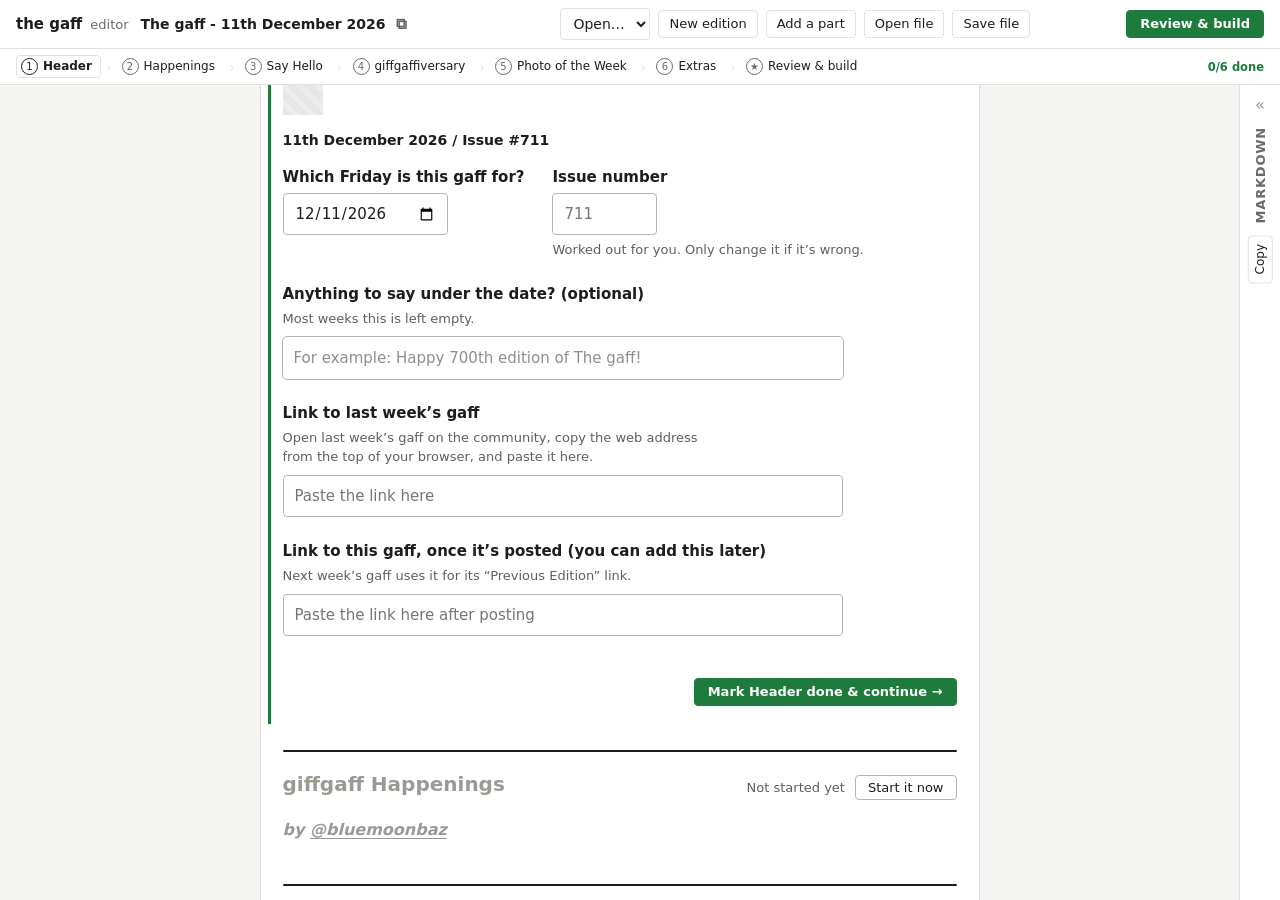
==== site/index.html @ 797ac7a9 "Add files via upload" ====
<!doctype html>
<html lang="en-GB">
<head>
<meta charset="utf-8">
<meta name="viewport" content="width=device-width, initial-scale=1">
<title>The gaff editor</title>
<link rel="stylesheet" href="static/style.css?v=ccc0c034e7">
</head>
<body>
<header class="topbar">
  <div class="brand"><span class="logo">the gaff</span><span class="brand-sub">editor</span></div>
  <div class="edition-title">
    <span id="thread-title">The gaff</span>
    <button class="icon-btn" id="copy-title" title="Copy thread title" aria-label="Copy thread title">⧉</button>
  </div>
  <div class="top-actions">
    <label class="open-label editor-only">
      <span class="sr-only">Open a draft or edition</span>
      <select id="open-select"><option value="">Open…</option></select>
    </label>
    <button class="btn editor-only" id="new-btn">New edition</button>
    <button class="btn editor-only" id="add-part" title="Add a part someone sent you (their file or link), or ask someone for theirs">Add a part</button>
    <button class="btn browser-only editor-only" id="open-file" title="Open a draft file you saved earlier">Open file</button>
    <button class="btn browser-only editor-only" id="save-file" title="Download this draft as a file, to keep a copy or move it to another computer">Save file</button>
    <a class="btn server-only editor-only" id="form-view" href="/static/classic.html" title="The older form-based editor (same drafts)">Form view</a>
    <span class="save-status" id="save-status" aria-live="polite"></span>
    <button class="btn primary editor-only" id="review-btn">Review &amp; build</button>
    <button class="btn primary contrib-only" id="send-part">Send my part</button>
  </div>
</header>

<nav class="tabs" id="tabs" role="tablist" aria-label="Steps"></nav>

<main class="studio" id="studio">
  <div class="canvas-scroll" id="scroll">
    <div id="review"></div>
    <article class="post editing" id="canvas" aria-label="The post – click the dashed boxes to type or paste"></article>
  </div>
  <aside class="rail" aria-label="Markdown">
    <div class="pane-head">
      <button class="icon-btn md-toggle" id="rail-toggle" aria-expanded="false" aria-controls="rail-md" title="Show the Markdown">«</button>
      <h2 id="rail-heading">Markdown</h2>
      <button class="btn small" id="rail-copy">Copy</button>
    </div>
    <div class="md-out" id="rail-md"></div>
  </aside>
</main>

<dialog id="done-dialog">
  <form method="dialog" class="dialog-body" id="done-body"></form>
</dialog>
<div class="toast" id="toast" role="status" hidden></div>

<script src="static/md.js?v=7ccc064579"></script>
<script src="static/gaff.js?v=5ef4375bb8"></script>
<script src="static/store.js?v=3853bcebb0"></script>
<script src="static/editor.js?v=be3383e889"></script>
</body>
</html>
---- site/static/style.css ----
:root {
  --bg: #f4f4f2;
  --panel: #ffffff;
  --ink: #1d1d1b;
  --muted: #6b6b66;
  --line: #e2e2dd;
  --accent: #222;       /* community "Log in to reply" yellow */
  --accent-ink: #1d1d1b;
  --focus: #333;
  --danger: #333;
  --ok: #333;
  --hl: #f2f2f2;
  --code-bg: #fafaf7;
  font-family: system-ui, -apple-system, "Segoe UI", sans-serif;
  color-scheme: light;
}
@media (prefers-color-scheme: dark) {
  :root:not([data-theme="light"]) {
    --bg: #161615; --panel: #1f1f1d; --ink: #ecece8; --muted: #a2a29c; --line: #34342f;
    --hl: #2a2a2a; --code-bg: #191917; --focus: #bbb; color-scheme: dark;
  }
}
:root[data-theme="dark"] {
  --bg: #161615; --panel: #1f1f1d; --ink: #ecece8; --muted: #a2a29c; --line: #34342f;
  --hl: #2a2a2a; --code-bg: #191917; --focus: #bbb; color-scheme: dark;
}

* { box-sizing: border-box; }
html, body { height: 100%; margin: 0; }
body { background: var(--bg); color: var(--ink); display: flex; flex-direction: column; font-size: 14px; }
.sr-only { position: absolute; width: 1px; height: 1px; overflow: hidden; clip: rect(0 0 0 0); }
button, input, select, textarea { font: inherit; color: inherit; }
:focus-visible { outline: 2px solid var(--focus); outline-offset: 2px; }

/* ---------- top bar ---------- */
.topbar {
  display: flex; align-items: center; gap: 16px; flex-wrap: wrap;
  padding: 10px 16px; background: #1d1d1b; color: #fff;
}
.brand { display: flex; align-items: baseline; gap: 8px; }
.logo { font-family: system-ui, -apple-system, "Segoe UI", sans-serif; font-weight: 700; font-size: 20px; color: inherit; letter-spacing: -0.5px; }
.brand-sub { color: #bdbdb6; font-size: 13px; }
.edition-title { display: flex; align-items: center; gap: 6px; font-weight: 600; flex: 1; min-width: 200px; }
.top-actions { display: flex; align-items: center; gap: 8px; flex-wrap: wrap; }
.topbar select, .topbar .btn:not(.primary) { background: #2d2d2a; border: 1px solid #45453f; color: #fff; }
.save-status { color: #bdbdb6; font-size: 12px; min-width: 80px; text-align: right; }
.icon-btn { background: none; border: 0; color: inherit; cursor: pointer; opacity: .7; font-size: 15px; padding: 2px 4px; }
.icon-btn:hover { opacity: 1; }

.btn {
  border: 1px solid var(--line); background: var(--panel); border-radius: 7px;
  padding: 4px 10px; cursor: pointer; white-space: nowrap; font-size: 13px; line-height: 1.4;
}
.btn:hover { filter: brightness(0.96); }
.btn.primary { background: var(--accent); color: var(--accent-ink); border-color: transparent; font-weight: 700; border-radius: 999px; padding: 4px 13px; }
.btn.small { padding: 2px 8px; font-size: 12px; }
.btn.ghost { background: transparent; }
.btn.danger { color: var(--danger); }
select { border: 1px solid var(--line); border-radius: 8px; padding: 6px 8px; background: var(--panel); }

/* ---------- three panes ---------- */
.workspace {
  flex: 1; min-height: 0;
  display: grid; grid-template-columns: minmax(340px, 1.15fr) minmax(280px, 1fr) minmax(320px, 1fr);
  gap: 1px; background: var(--line);
}
.pane { background: var(--panel); min-height: 0; display: flex; flex-direction: column; }
.pane-head {
  display: flex; align-items: center; gap: 10px; padding: 10px 14px;
  border-bottom: 1px solid var(--line); min-height: 46px;
}
.pane-head h2 { font-size: 13px; text-transform: uppercase; letter-spacing: .06em; color: var(--muted); margin: 0; flex: 1; }
.toggle { display: flex; align-items: center; gap: 5px; font-size: 12px; color: var(--muted); }

/* Collapsed Markdown: a slim rail with the expand button and Copy */
.md-toggle { color: var(--muted); font-size: 16px; line-height: 1; padding: 2px 4px; }
.workspace.md-collapsed { grid-template-columns: minmax(340px, 1.15fr) 40px minmax(320px, 1.6fr); }
.workspace.md-collapsed .md-out,
.workspace.md-collapsed .md-pane .toggle { display: none; }
.workspace.md-collapsed .md-pane .pane-head { flex-direction: column; justify-content: flex-start; height: 100%; padding: 10px 0; gap: 12px; border-bottom: 0; }
.workspace.md-collapsed .md-pane h2,
.workspace.md-collapsed #copy-md { writing-mode: vertical-rl; transform: rotate(180deg); flex: none; }
.workspace.md-collapsed .md-pane h2 { cursor: pointer; }
.workspace.md-collapsed #copy-md { padding: 8px 3px; }

@media (max-width: 1100px) {
  .workspace { grid-template-columns: 1fr 1fr; grid-template-rows: auto auto; }
  .workspace.md-collapsed { grid-template-columns: 40px 1fr; }
  .editor-pane { grid-column: 1 / -1; max-height: 60vh; }
}
@media (max-width: 720px) {
  .workspace { display: flex; flex-direction: column; overflow: auto; }
  .pane { min-height: 50vh; }
  .editor-pane { max-height: none; }
  /* Stacked layout: collapse to just the header bar, laid out normally */
  .workspace.md-collapsed .md-pane { min-height: 0; }
  .workspace.md-collapsed .md-pane .pane-head { flex-direction: row; height: auto; padding: 10px 14px; }
  .workspace.md-collapsed .md-pane h2,
  .workspace.md-collapsed #copy-md { writing-mode: horizontal-tb; transform: none; }
}

/* ---------- editor ---------- */

.form { padding: 14px; overflow: auto; flex: 1; }
.form.disabled .section-body { opacity: .45; }
.section-intro { color: var(--muted); margin: 0 0 12px; font-size: 13px; line-height: 1.45; }
.include { display: flex; align-items: center; gap: 8px; font-weight: 600; margin-bottom: 12px; }

.field { display: flex; flex-direction: column; gap: 4px; margin-bottom: 12px; }
.field > span { font-size: 12px; font-weight: 600; color: var(--muted); }
.field small { color: var(--muted); font-size: 12px; line-height: 1.4; }
.field input, .field textarea, .field select {
  border: 1px solid var(--line); border-radius: 8px; padding: 8px 10px; background: var(--panel); width: 100%;
}
.field textarea { resize: vertical; min-height: 64px; line-height: 1.45; font-family: ui-monospace, SFMono-Regular, Menlo, monospace; font-size: 12.5px; }
.field textarea.md { min-height: 120px; }
.field .prefixed { display: flex; align-items: stretch; }
.field .prefixed b { border: 1px solid var(--line); border-right: 0; border-radius: 8px 0 0 8px; padding: 8px 9px; color: var(--muted); background: var(--code-bg); font-weight: 600; }
.field .prefixed input { border-radius: 0 8px 8px 0; }
.row { display: grid; grid-template-columns: 1fr 1fr; gap: 10px; }
.parse-note { color: #555; font-size: 12px; }

.card { border: 1px solid var(--line); border-radius: 10px; padding: 12px; margin-bottom: 12px; background: var(--bg); }
.card-head { display: flex; align-items: center; gap: 6px; margin-bottom: 8px; }
.card-head strong { flex: 1; font-size: 13px; }
.card-head .btn { padding: 2px 8px; font-size: 12px; }
.list-title { font-size: 13px; margin: 18px 0 8px; }
.avatar-row { display: flex; gap: 8px; align-items: center; }
.avatar-row img { width: 36px; height: 36px; border-radius: 6px; background: var(--line); }

/* ---------- journey steps ---------- */
/* Full-width step bar across the top, under the title bar */
.tabs {
  flex: none; display: flex; align-items: center; gap: 4px 14px; flex-wrap: wrap;
  padding: 7px 16px; background: var(--panel); border-bottom: 1px solid var(--line);
}
.steps li.progress { margin-left: auto; padding-left: 14px; gap: 8px; font-size: 11.5px; color: var(--muted); font-weight: 600; white-space: nowrap; }
.steps li.progress::before { content: none; }
.progress .bar { width: 70px; height: 4px; border-radius: 2px; background: var(--line); overflow: hidden; }
.progress .bar span { display: block; height: 100%; background: var(--ok); transition: width .3s; }
.steps { list-style: none; margin: 0; padding: 0; display: flex; flex-wrap: wrap; row-gap: 4px; align-items: center; flex: 1; }
.steps li { display: flex; align-items: center; }
.steps li + li::before { content: "›"; color: var(--muted); padding: 0 5px; font-size: 14px; }
.step {
  display: inline-flex; align-items: center; gap: 5px; white-space: nowrap;
  border: 1px solid var(--line); background: transparent; border-radius: 999px;
  padding: 2px 9px 2px 3px; cursor: pointer; font-size: 12px; font-weight: 600; line-height: 1.4;
}
.step:hover { background: var(--bg); }
.step .num {
  flex: none; width: 17px; height: 17px; border-radius: 50%; display: grid; place-items: center;
  font-size: 10px; font-weight: 700; border: 1.5px solid var(--muted); color: var(--muted);
}
.step-label small { display: none; }   /* status shows in the circle, and in the tooltip */
.step.done .num, .step.ready .num { background: var(--ok); border-color: var(--ok); color: #fff; }
.step.skipped .num { border-style: dashed; }
.step.skipped .step-label { color: var(--muted); }
.step.warn .num { background: #555; border-color: #555; color: #fff; }
.step[aria-selected="true"] { border-color: var(--ink); box-shadow: inset 0 0 0 1px var(--ink); background: var(--bg); }
.step:is(.todo, .locked)[aria-selected="true"] .num { border-color: var(--ink); color: var(--ink); }

.step-title { font-size: 17px; margin: 0 0 4px; }
.step-nav { position: sticky; bottom: -14px; margin: 16px -14px -14px; padding: 12px 14px; background: var(--panel); border-top: 1px solid var(--line); }
.step-buttons { display: flex; align-items: center; gap: 8px; flex-wrap: wrap; }
.step-buttons .spacer { flex: 1; }
.step-done-note { color: var(--ok); font-weight: 700; font-size: 13px; }
.step-problems { background: #f3f3f3; color: #333; border-radius: 8px; padding: 10px 12px; margin-bottom: 10px; font-size: 13px; }
.step-problems ul { margin: 6px 0 0; padding-left: 18px; }

.review-list { list-style: none; padding: 0; margin: 0 0 16px; display: flex; flex-direction: column; gap: 6px; }
.review-list li { display: flex; align-items: center; gap: 10px; border: 1px solid var(--line); border-radius: 10px; padding: 8px 10px; }
.review-list .num { width: 24px; height: 24px; border-radius: 50%; display: grid; place-items: center; font-weight: 700; font-size: 12px; border: 1.5px solid var(--muted); color: var(--muted); flex: none; }
.review-list .done .num { background: var(--ok); border-color: var(--ok); color: #fff; }
.review-list .warn .num { background: #555; border-color: #555; color: #fff; }
.review-list .skipped .num { border-style: dashed; }
.review-name { flex: 1; display: flex; flex-direction: column; font-weight: 600; }
.review-name small { font-weight: 400; color: var(--muted); }
.btn.big { padding: 6px 18px; font-size: 14px; }
.btn:disabled { opacity: .45; cursor: not-allowed; filter: none; }

/* ---------- markdown pane ---------- */
.md-out { overflow: auto; flex: 1; padding: 8px 0; background: var(--code-bg); }
.md-part { padding: 4px 14px; border-left: 3px solid transparent; cursor: pointer; }
.md-part.active { background: var(--hl); border-left-color: var(--accent); }
.md-out.only .md-part:not(.active) { display: none; }
.md-part pre {
  margin: 0; white-space: pre-wrap; word-break: break-word;
  font: 12px/1.55 ui-monospace, SFMono-Regular, Menlo, monospace;
}

/* ---------- warnings ---------- */
.warn-chip { border: 0; background: #efefef; color: #333; border-radius: 999px; padding: 4px 10px; font-size: 12px; cursor: pointer; font-weight: 600; }
.warn-list { margin: 0; padding: 8px 14px 8px 30px; background: #f7f7f7; color: #333; border-bottom: 1px solid var(--line); font-size: 12.5px; max-height: 160px; overflow: auto; }
.warn-list li { cursor: pointer; padding: 2px 0; }
.warn-list li:hover { text-decoration: underline; }

/* ---------- preview (mimics community.giffgaff.com, always light) ---------- */
.preview-scroll { overflow: auto; flex: 1; background: #fff; padding: 16px; color-scheme: light; }
.post {
  background: #f2f2f2; color: #1d1d1b; border-radius: 4px; padding: 20px 22px;
  font-family: system-ui, -apple-system, "Segoe UI", sans-serif; font-size: 14px; line-height: 1.6;
  max-width: 660px; margin: 0 auto;
}
.pv-part { border-radius: 4px; transition: box-shadow .2s; cursor: pointer; }
.pv-part.active { box-shadow: -10px 0 0 #f2f2f2, -13px 0 0 var(--accent); }
.post p { margin: 0 0 1em; }
.post h1, .post h2, .post h3 { font-size: 20px; font-weight: 700; margin: .9em 0 .4em; }
.post h4 { font-size: 16px; font-weight: 700; margin: .6em 0 .8em; }
.post hr { border: 0; border-top: 2px solid #1d1d1b; margin: 1.2em 0; }
.post a { color: #1d1d1b; font-weight: 700; text-decoration: underline; text-underline-offset: 3px; }
.post a.mention { color: #333; text-decoration: none; }
.post blockquote { background: #fff; margin: 0 0 1em; padding: 12px 16px; border-radius: 4px; }
.post blockquote p:last-child { margin-bottom: 0; }
.post ul { padding-left: 22px; margin: 0 0 1em; list-style: square; }
.post img { max-width: 100%; height: auto; vertical-align: middle; }
.post img[alt=""] { min-width: 40px; min-height: 30px; background: repeating-linear-gradient(45deg, #e6e6e6 0 6px, #ededed 6px 12px); }
.post code { background: #fff; padding: 1px 4px; border-radius: 3px; font-size: 12.5px; }
.post .placeholder { background: #e8e8e8; border-radius: 3px; padding: 0 3px; }
.post .setext-warning { outline: 2px dashed #555; outline-offset: 3px; }

/* ---------- dialog ---------- */
dialog { border: 0; border-radius: 14px; padding: 0; width: min(720px, calc(100vw - 32px)); background: var(--panel); color: var(--ink); box-shadow: 0 20px 60px rgba(0,0,0,.3); }
dialog::backdrop { background: rgba(0,0,0,.45); }
.dialog-body { padding: 20px 22px; display: flex; flex-direction: column; gap: 12px; }
.dialog-body h3 { margin: 0; font-size: 18px; }
.dialog-body ul { margin: 0; padding-left: 20px; line-height: 1.6; }
.dialog-body textarea { width: 100%; height: 260px; font: 12px/1.5 ui-monospace, Menlo, monospace; border: 1px solid var(--line); border-radius: 8px; padding: 10px; background: var(--code-bg); }
.dialog-actions { display: flex; gap: 8px; justify-content: flex-end; flex-wrap: wrap; }
.files code { background: var(--code-bg); padding: 1px 5px; border-radius: 4px; }
.err-item { cursor: pointer; color: var(--danger); }
.err-item:hover { text-decoration: underline; }

/* ======================================================================
   Post editor (index.html): the post itself is the editor
   ====================================================================== */
.studio { flex: 1; min-height: 0; display: grid; grid-template-columns: 1fr 40px; gap: 1px; background: var(--line); }
.studio.rail-open { grid-template-columns: 1fr minmax(300px, 34%); }
.canvas-scroll { overflow: auto; background: #fff; padding: 20px 16px 120px; color-scheme: light; }
.post.editing { max-width: 720px; }
#review { max-width: 720px; margin: 0 auto; }
.review-card { background: var(--panel); color: var(--ink); border: 1px solid var(--line); border-radius: 12px; padding: 16px 18px; margin-bottom: 16px; font-family: system-ui, sans-serif; }
.review-card .btn.big { margin-top: 4px; }

/* parts that are added for you */
.post .fixed { position: relative; border-radius: 4px; }
.post.editing .fixed:hover { background: rgba(0, 0, 0, .035); }
.post .missing { color: #333; background: #f3f3f3; border-radius: 3px; padding: 0 4px; font-style: italic; }

/* dashed boxes you type or paste into */
.slot { outline: 1.5px dashed transparent; outline-offset: 3px; border-radius: 4px; transition: outline-color .12s, background .12s; }
.slot[contenteditable] { outline-color: #cfcfc8; min-height: 1.6em; cursor: text; }
.slot[contenteditable]:hover { outline-color: #a3a39c; }
.slot[contenteditable]:focus { outline: 2px solid #333; background: #fff; }
.slot[contenteditable]:empty::before, .slot[contenteditable].is-empty::before {
  content: attr(data-placeholder); color: #8a8a85; font-style: italic; font-weight: 400; pointer-events: none;
}
.slot.has-default.is-empty::before { font-style: normal; color: #7c7c76; }
.slot.has-default.is-empty::after { content: "  (standard text: type to change it)"; font: italic 11px system-ui, sans-serif; color: #9a9a94; }
.slot.problem, .link-chip.problem { outline: 2px solid #555 !important; outline-offset: 3px; }
.post .slot-hint { font: 12px/1.45 system-ui, sans-serif; color: #333; background: #f3f3f3; border-radius: 6px; padding: 5px 9px; margin: 8px 0 10px; }
.post blockquote.slot[contenteditable] { min-height: 72px; }
.post .slot p:last-child { margin-bottom: 0; }
.text-slot { margin: 2px 0; }
.title-slot.bold, .inline-slot.bold { font-weight: 700; }
.title-slot.linked, .inline-slot.linked { text-decoration: underline; text-underline-offset: 3px; }
.inline-slot { display: inline-block; min-width: 3ch; padding: 0 2px; }
h4 .inline-slot { font-style: italic; }
.greeting { margin: 6px 0 10px; }
.lines-slot[contenteditable] { min-height: 2.2em; padding: 2px 0; }
.lines-slot ul { margin-bottom: 0; }
.lines-images img { max-height: 180px; }
.slot-label { font: 600 12px system-ui, sans-serif; color: #6b6b66; margin: 14px 0 2px; }
.header-fields { display: flex; gap: 14px; flex-wrap: wrap; font: 600 12px system-ui, sans-serif; color: #6b6b66; margin: 0 0 12px; }
.header-fields input { font: 13px system-ui, sans-serif; border: 1px solid #d6d6d0; border-radius: 6px; padding: 3px 6px; margin-left: 4px; background: #fff; color: #1d1d1b; }

/* link chips */
.chip-wrap { margin: 2px 0 10px; }
.link-chip { display: inline-flex; align-items: center; gap: 4px; max-width: 100%; font: 12px system-ui, sans-serif; color: #333;
  background: #fff; border: 1px solid #dcdcd6; border-radius: 999px; padding: 2px 10px; cursor: pointer; }
.link-chip.empty { color: #6b6b66; border-style: dashed; }
.link-chip span { overflow: hidden; text-overflow: ellipsis; white-space: nowrap; }
.link-input { font: 12px system-ui, sans-serif; width: 100%; border: 2px solid #333; border-radius: 6px; padding: 4px 8px; }

/* items (stories, members, anniversaries, extra sections) */
.item { position: relative; padding: 10px 0 4px; }
.sec.current .item + .item, .sec.current .item + .add-btn { border-top: 1px dashed #dcdcd6; }
.item-tools { position: absolute; right: -4px; top: 8px; display: none; gap: 2px; z-index: 1; }
.sec.current .item:hover > .item-tools, .sec.current .item:focus-within > .item-tools { display: flex; }
.item-tools button { font: 12px system-ui, sans-serif; border: 1px solid #dcdcd6; background: #fff; border-radius: 6px; padding: 0 7px; cursor: pointer; color: #555; }
.item-tools button:disabled { opacity: .35; cursor: default; }
.add-btn { display: block; font: 600 12px system-ui, sans-serif; border: 1.5px dashed #bdbdb6; background: transparent; color: #555; border-radius: 8px;
  padding: 7px 12px; cursor: pointer; margin: 8px 0 16px; }
.add-btn:hover { border-color: #333; color: #333; }
.avatar-pick { display: flex; gap: 6px; align-items: center; margin-bottom: 6px; }
.avatar-pick img { width: 46px; height: 46px; border-radius: 4px; outline: 2px solid transparent; outline-offset: 1px; }
.sec.current .avatar-pick img { cursor: pointer; opacity: .5; }
.sec.current .avatar-pick img.on { outline-color: #333; opacity: 1; }
.avatar-pick small { font: 11px system-ui, sans-serif; color: #8a8a85; }

/* "+ Add a section" placeholder */
.add-section { display: flex; flex-wrap: wrap; align-items: center; gap: 4px 10px; width: 100%; text-align: left; margin: 18px 0 6px;
  border: 2px dashed #c9c9c2; background: rgba(255, 255, 255, .55); border-radius: 10px; padding: 12px 14px; cursor: pointer;
  font: 600 14px system-ui, -apple-system, "Segoe UI", sans-serif; color: #55554f; }
.add-section:hover { border-color: #333; color: #333; background: #fff; }
.add-section .plus { width: 24px; height: 24px; border-radius: 50%; border: 2px solid currentColor; display: grid; place-items: center; line-height: 1; }
.add-section small { flex-basis: 100%; font: 400 12px system-ui, sans-serif; color: #8a8a85; padding-left: 34px; }

/* where you are in the journey */
.sec { position: relative; margin: 0 -12px; padding: 2px 12px; border-radius: 6px; }
.sec.current { box-shadow: -4px 0 0 var(--accent); background: transparent; }
.sec.upcoming, .sec.skipped { opacity: .6; }
.sec .later { font: 13px system-ui, sans-serif; color: #6b6b66; margin: 0 0 12px; }
.sec .later button { background: none; border: 0; padding: 0; color: #333; text-decoration: underline; cursor: pointer; font: inherit; }
.state-pill { position: absolute; right: 12px; top: 24px; font: 600 11px system-ui, sans-serif; border: 0; border-radius: 999px; padding: 2px 9px; cursor: pointer; }
.state-pill.done { background: #f0f0f0; color: #333; }
.state-pill.upcoming, .state-pill.skipped { background: #efefef; color: #55554f; }
#sec-header > .state-pill { top: 8px; }
.extras-wrap > .state-pill { position: static; margin: 6px 0; }
.sec-actions { display: flex; flex-wrap: wrap; gap: 8px; align-items: center; justify-content: flex-end; padding: 12px 0 16px; font-family: system-ui, sans-serif; }
.sec-actions .problems { flex: 1 1 100%; }
.sec-actions .problems .slot-hint { margin: 0; }

/* markdown rail */
.rail { background: var(--panel); display: flex; flex-direction: column; min-height: 0; }
.studio:not(.rail-open) .rail .pane-head { flex-direction: column; height: 100%; padding: 10px 0; border-bottom: 0; gap: 12px; }
.studio:not(.rail-open) .rail h2, .studio:not(.rail-open) #rail-copy { writing-mode: vertical-rl; transform: rotate(180deg); flex: none; }
.studio:not(.rail-open) .rail h2 { cursor: pointer; }
.studio:not(.rail-open) #rail-md { display: none; }
.studio:not(.rail-open) #rail-copy { padding: 8px 3px; }

.toast { position: fixed; left: 50%; bottom: 22px; transform: translateX(-50%); z-index: 20; background: #1d1d1b; color: #fff;
  font: 13px system-ui, sans-serif; padding: 9px 14px; border-radius: 10px; box-shadow: 0 8px 30px rgba(0, 0, 0, .25); max-width: min(560px, calc(100vw - 32px)); }
.toast[hidden] { display: none; }

@media (max-width: 720px) {
  .studio, .studio.rail-open { grid-template-columns: 1fr; grid-template-rows: 1fr auto; }
  .studio:not(.rail-open) .rail .pane-head { flex-direction: row; height: auto; padding: 8px 14px; }
  .studio:not(.rail-open) .rail h2, .studio:not(.rail-open) #rail-copy { writing-mode: horizontal-tb; transform: none; }
  .rail { max-height: 45vh; }
  .item-tools { display: flex; position: static; justify-content: flex-end; }
}

/* ======================================================================
   Plain look: no colour, no pills, no shadows (overrides the rules above)
   ====================================================================== */
body { font-size: 14px; }
.topbar { background: var(--panel); color: var(--ink); border-bottom: 1px solid var(--line); padding: 8px 16px; gap: 12px; }
.logo { color: var(--ink); font-family: inherit; font-size: 15px; font-weight: 700; letter-spacing: 0; }
.brand-sub { color: var(--muted); }
.edition-title { font-weight: 600; }
.topbar select, .topbar .btn:not(.primary) { background: var(--panel); border: 1px solid var(--line); color: var(--ink); }
.save-status { color: var(--muted); }
.btn, .btn.primary, .btn.small { border-radius: 4px; }
.btn.primary { background: var(--ink); color: var(--panel); font-weight: 600; }
.btn.big { padding: 6px 16px; }
select { border-radius: 4px; }
a.btn { color: inherit; text-decoration: none; }

/* steps: a plain numbered list */
.tabs { padding: 6px 16px; }
.step { border: 1px solid transparent; border-radius: 4px; padding: 2px 8px 2px 4px; font-weight: 400; }
.step:hover { background: none; text-decoration: underline; }
.step[aria-selected="true"] { border-color: var(--line); background: none; box-shadow: none; font-weight: 700; }
.step .num { border: 1px solid var(--muted); font-weight: 400; }
.step.done .num, .step.ready .num, .step.warn .num { background: none; color: var(--ink); border-color: var(--ink); }
.step.skipped .step-label { color: var(--muted); text-decoration: line-through; }
.steps li + li::before { color: var(--line); }
.steps li.progress .bar { display: none; }
.review-list .done .num, .review-list .warn .num { background: none; color: var(--ink); border-color: var(--ink); }
.review-list li { border-radius: 4px; }
.review-card { border-radius: 4px; }

/* the post: a plain white page */
.canvas-scroll, .preview-scroll { background: var(--bg); }
.post { background: #fff; border: 1px solid #ddd; border-radius: 2px; }
.post a.mention { color: inherit; }
.sec { border-radius: 0; }
.sec.current { box-shadow: -2px 0 0 #999; background: none; }
.sec.upcoming, .sec.skipped { opacity: .5; }
.state-pill, .state-pill.done, .state-pill.upcoming, .state-pill.skipped {
  background: none; color: #666; font-weight: 400; border-radius: 0; padding: 0; text-decoration: underline;
}
.slot[contenteditable] { outline-color: #ccc; }
.slot[contenteditable]:focus { outline: 1px solid #333; }
.slot.problem, .link-chip.problem { outline: 1px solid #333 !important; }
.post .slot-hint, .step-problems, .warn-list { background: none; border-left: 2px solid #333; border-radius: 0; color: #333; padding: 2px 8px; }
.post .slot-hint::before { content: "\26A0\FE0E  "; }
.warn-chip { background: none; border: 1px solid var(--line); border-radius: 4px; color: var(--ink); font-weight: 400; }
.link-chip, .link-input, .add-btn { border-radius: 4px; }
.link-chip { color: #333; }
.add-section { font-family: inherit; font-size: 13px; font-weight: 600; border: 1px dashed #bbb; border-radius: 4px; background: none; color: #444; }
.add-section:hover { background: none; border-color: #333; color: #000; }
.add-section .plus { border: 0; width: auto; height: auto; font-size: 15px; }
.avatar-pick img { border-radius: 2px; }
.sec.current .avatar-pick img.on { outline: 1px solid #333; }
.toast { background: #333; border-radius: 4px; box-shadow: none; }
.md-part.active { border-left-color: #999; }
dialog { border-radius: 4px; box-shadow: 0 4px 20px rgba(0, 0, 0, .2); }

/* Buttons that only make sense with or without the Python server */
.browser-only { display: none !important; }
body[data-mode="browser"] .browser-only { display: inline-block !important; }
body[data-mode="browser"] .server-only { display: none !important; }

/* Sending parts: contributor mode (?part=…) and the editor's "Add a part" */
.contrib-only { display: none !important; }
body[data-part] .contrib-only { display: inline-block !important; }
body[data-part] .editor-only { display: none !important; }
.part-bar { display: flex; flex-wrap: wrap; align-items: center; gap: 6px 8px; font-size: 13px; }
.part-bar select, .part-bar input { font: inherit; border: 1px solid var(--line); border-radius: 4px; padding: 2px 6px; background: var(--panel); color: var(--ink); }
.part-bar .muted { color: var(--muted); }
.part-bar a { color: inherit; margin-left: auto; }
.post .from-note { font: 12px system-ui, sans-serif; color: #444; border-left: 2px solid #999; padding: 2px 8px; margin: 0 0 12px; }
.paste-link { display: flex; gap: 6px; }
.paste-link input { flex: 1; font: 13px system-ui, sans-serif; border: 1px solid var(--line); border-radius: 4px; padding: 5px 8px; background: var(--panel); color: var(--ink); }
.part-error { color: var(--ink); border-left: 2px solid #333; padding: 2px 8px; font-size: 13px; }
.dialog-body h4 { margin: 4px 0 0; font-size: 14px; }
.dialog-body hr { border: 0; border-top: 1px solid var(--line); margin: 6px 0; width: 100%; }

/* Header step: plain questions with room to breathe */
.questions { margin: 6px 0 4px; font-family: system-ui, -apple-system, "Segoe UI", sans-serif; }
.q { margin: 0 0 22px; }
.q-row { display: flex; flex-wrap: wrap; gap: 0 28px; }
.q-label { font-size: 15px; font-weight: 600; color: #1d1d1b; margin: 0 0 4px; }
.post .q-help { font-size: 13px; line-height: 1.45; color: #5f5f5a; margin: 0 0 8px; max-width: 52ch; }
.q input[type="date"], .q input[type="text"], .q input[type="url"] {
  font: 15px system-ui, -apple-system, "Segoe UI", sans-serif; color: #1d1d1b; background: #fff;
  border: 1px solid #b5b5b0; border-radius: 4px; padding: 9px 11px; min-height: 42px;
}
.q input.short { width: 7em; }
.q input.link-box { width: 100%; max-width: 560px; }
.q input:focus { outline: 2px solid #333; outline-offset: 1px; border-color: #333; }
.q input.problem { outline: 2px solid #333; }
.q .slot.boxed[contenteditable] {
  outline: 1px solid #b5b5b0; outline-offset: 0; border-radius: 4px; background: #fff;
  padding: 9px 11px; min-height: 42px; max-width: 560px; font-size: 15px;
}
.q .slot.boxed[contenteditable]:focus { outline: 2px solid #333; }
.q .slot-hint { margin: 8px 0 0; }

.post .q-help.after { margin: 6px 0 0; }

/* Roomier boxes inside the sections (stories, members, anniversaries) */
.post .text-slot[contenteditable] { padding: 7px 10px; margin: 8px 0 6px; min-height: 2.4em; }
.post .inline-slot[contenteditable] { padding: 1px 6px; margin: 0 2px; min-height: 0; }
.post .chip-wrap { margin: 8px 0 14px; }
.post .link-chip { font-size: 13px; padding: 5px 12px; }
.post blockquote.slot[contenteditable], .post .md-slot[contenteditable] { padding: 12px 14px; margin: 0 0 18px; }
.post .item { padding: 16px 0 6px; }
.post .lines-slot[contenteditable] { padding: 8px 10px; margin: 8px 0 14px; min-height: 2.6em; }
.post .greeting { margin: 0 0 12px; }
.post .avatar-pick { margin: 4px 0 10px; }
.post .add-btn { margin: 4px 0 22px; padding: 8px 14px; font-size: 13px; }

/* ======================================================================
   Sections: tidy form-style boxes (overrides the dashed look above)
   ====================================================================== */
.post .slot[contenteditable] {
  outline: 1px solid #c4c4bf; outline-offset: 0; border-radius: 4px; background: #fff;
}
.post .slot[contenteditable]:hover { outline-color: #9a9a95; }
.post .slot[contenteditable]:focus { outline: 2px solid #333; }
.post .slot[contenteditable]:empty::before, .post .slot[contenteditable].is-empty::before {
  font-style: normal; color: #8e8e89;
}
.post .text-slot[contenteditable] { padding: 9px 11px; margin: 4px 0 6px; min-height: 0; }
.post .title-slot.bold[contenteditable] { font-weight: 700; }
.post blockquote.slot[contenteditable] { background: #fff; padding: 12px 14px; margin: 6px 0 4px; min-height: 90px; }
.post .md-slot[contenteditable]:not(blockquote) { padding: 10px 12px; margin: 6px 0 14px; }
.post .lines-slot[contenteditable] { padding: 9px 11px; margin: 6px 0 4px; }
.post .slot.problem, .post .slot.problem[contenteditable] { outline: 2px solid #333 !important; }

/* "by @username": a small box sized to the name */
.post h4.by-line { display: flex; align-items: center; gap: 2px; margin: 4px 0 14px; }
.post .author-box {
  font: italic 700 16px system-ui, -apple-system, "Segoe UI", sans-serif; color: #1d1d1b;
  border: 1px solid #c4c4bf; border-radius: 4px; background: #fff; padding: 3px 7px; width: auto;
}
.post .author-box:focus { outline: 2px solid #333; outline-offset: 0; border-color: #333; }

/* Each story / member / anniversary: a heading row, then its boxes */
.post .item { padding: 18px 0 10px; }
.sec.current .item + .item, .sec.current .item + .add-btn { border-top: 1px solid #e3e3df; }
.post .item-head { display: flex; align-items: center; justify-content: space-between; gap: 8px; margin: 0 0 6px; }
.post .item-name { font: 600 13px system-ui, -apple-system, "Segoe UI", sans-serif; color: #5f5f5a; text-transform: uppercase; letter-spacing: .04em; }
.post .item-tools, .sec.current .item:hover > .item-tools, .sec.current .item:focus-within > .item-tools {
  position: static; display: flex; gap: 6px;
}
.post .item-btn {
  font: 13px system-ui, -apple-system, "Segoe UI", sans-serif; color: #333; background: #fff;
  border: 1px solid #c4c4bf; border-radius: 4px; padding: 3px 10px; cursor: pointer;
}
.post .item-btn:hover:not(:disabled) { border-color: #333; }
.post .item-btn:disabled { opacity: .4; cursor: default; }

/* The thread link: a plain text link under the title */
.post .chip-wrap { margin: 2px 0 10px; }
.post .link-chip, .post .link-chip.empty {
  border: 0; background: none; padding: 2px 0; border-radius: 0;
  font: 14px system-ui, -apple-system, "Segoe UI", sans-serif; color: #333; text-decoration: underline; text-underline-offset: 3px;
}
.post .link-chip:hover { color: #000; }
.post .link-input { font-size: 14px; padding: 8px 10px; border: 1px solid #333; border-radius: 4px; max-width: 560px; }

/* "+ Add another story": a normal button */
.post .add-btn {
  display: inline-block; font: 600 14px system-ui, -apple-system, "Segoe UI", sans-serif; color: #1d1d1b;
  background: #fff; border: 1px solid #b5b5b0; border-radius: 4px; padding: 8px 14px; margin: 10px 0 24px;
}
.post .add-btn:hover { border-color: #333; color: #000; }

/* Labels above boxes, and room between stacked boxes */
.post .slot-label { font: 600 14px system-ui, -apple-system, "Segoe UI", sans-serif; color: #1d1d1b; margin: 18px 0 4px; }
.post .lines-slot[contenteditable] { margin: 6px 0 14px; }
.post .chip-wrap + .fixed, .post .chip-wrap + p { margin-top: 14px; }

/* Section status on the heading line: "✓ Done [Edit]" */
.post .sec-title-row { display: flex; align-items: center; justify-content: space-between; gap: 12px; flex-wrap: wrap; }
.post .sec-title-row > h3, .post .sec-title-row > p { margin-right: auto; }
.post .sec-status { display: flex; align-items: center; gap: 10px; font: 13px system-ui, -apple-system, "Segoe UI", sans-serif; color: #5f5f5a; white-space: nowrap; }
.post .sec-status.done .sec-status-text { color: #1d1d1b; font-weight: 600; }
.post .status-btn {
  font: 13px system-ui, -apple-system, "Segoe UI", sans-serif; color: #1d1d1b; background: #fff;
  border: 1px solid #b5b5b0; border-radius: 4px; padding: 4px 12px; cursor: pointer;
}
.post .status-btn:hover { border-color: #333; }
.post .extras-label { font: 600 13px system-ui, -apple-system, "Segoe UI", sans-serif; color: #5f5f5a; text-transform: uppercase; letter-spacing: .04em; margin: 14px auto 6px 0; }
/* Not started / skipped: grey the heading, keep the button clear */
.sec.upcoming, .sec.skipped { opacity: 1; }
.sec.upcoming h3, .sec.upcoming h4, .sec.skipped h3, .sec.skipped h4 { color: #9a9a95; }
.sec.upcoming h4 a, .sec.skipped h4 a { color: inherit; }

/* Quotes in finished sections: a light grey box with a line on the left */
.post blockquote:not([contenteditable]) {
  background: #f4f4f2; border-left: 3px solid #cfcfca; border-radius: 0 4px 4px 0; padding: 10px 14px; margin: 6px 0 16px;
}

/* The "you're here" line starts at the section's divider, not in the gap above it */
.post .sec { margin-top: 26px; padding-top: 0; }
.post .sec:first-child { margin-top: 0; }
.post .sec > hr.fixed:first-child { margin: 0 0 16px; }
.post .sec-title-row > h3 { margin-top: 0; }
.sec.current { box-shadow: -3px 0 0 #1e7b3c; }

/* ======================================================================
   A little colour, only where it means something:
   green = done / continue, amber = needs attention. Everything else stays grey.
   ====================================================================== */
:root { --go: #1e7b3c; --go-dark: #17642f; --go-soft: #e7f3ea; --warn: #9a5b00; --warn-soft: #fff4dc; --warn-line: #d89a2b; }

/* Main buttons: Mark … done & continue, Review & build, Build, Send my part */
.btn.primary, .post .btn.primary { background: var(--go); color: #fff; border-color: var(--go); }
.btn.primary:hover:not(:disabled) { background: var(--go-dark); filter: none; }
.btn.primary:disabled { background: #9fbfa8; border-color: #9fbfa8; }

/* Done */
.post .sec-status.done .sec-status-text { color: var(--go); }
.step.done .num, .step.ready .num { background: var(--go); border-color: var(--go); color: #fff; }
.review-list .done .num { background: var(--go); border-color: var(--go); color: #fff; }
.steps li.progress { color: var(--go); }

/* Needs attention */
.step.warn .num, .review-list .warn .num { background: var(--warn-line); border-color: var(--warn-line); color: #fff; }
.post .slot-hint, .step-problems, .warn-list, .part-error {
  color: var(--warn); background: var(--warn-soft); border-left: 3px solid var(--warn-line); border-radius: 0 4px 4px 0;
}
.post .slot.problem, .post .slot.problem[contenteditable], .post .link-chip.problem, .q input.problem {
  outline: 2px solid var(--warn-line) !important; outline-offset: 0;
}

/* Remove: grey until you point at it */
.post .item-btn:last-child:hover:not(:disabled) { color: #b42318; border-color: #b42318; }

/* Notes from contributors */
.post .from-note { border-left: 3px solid var(--go); background: var(--go-soft); color: #1d3b26; border-radius: 0 4px 4px 0; padding: 4px 10px; }
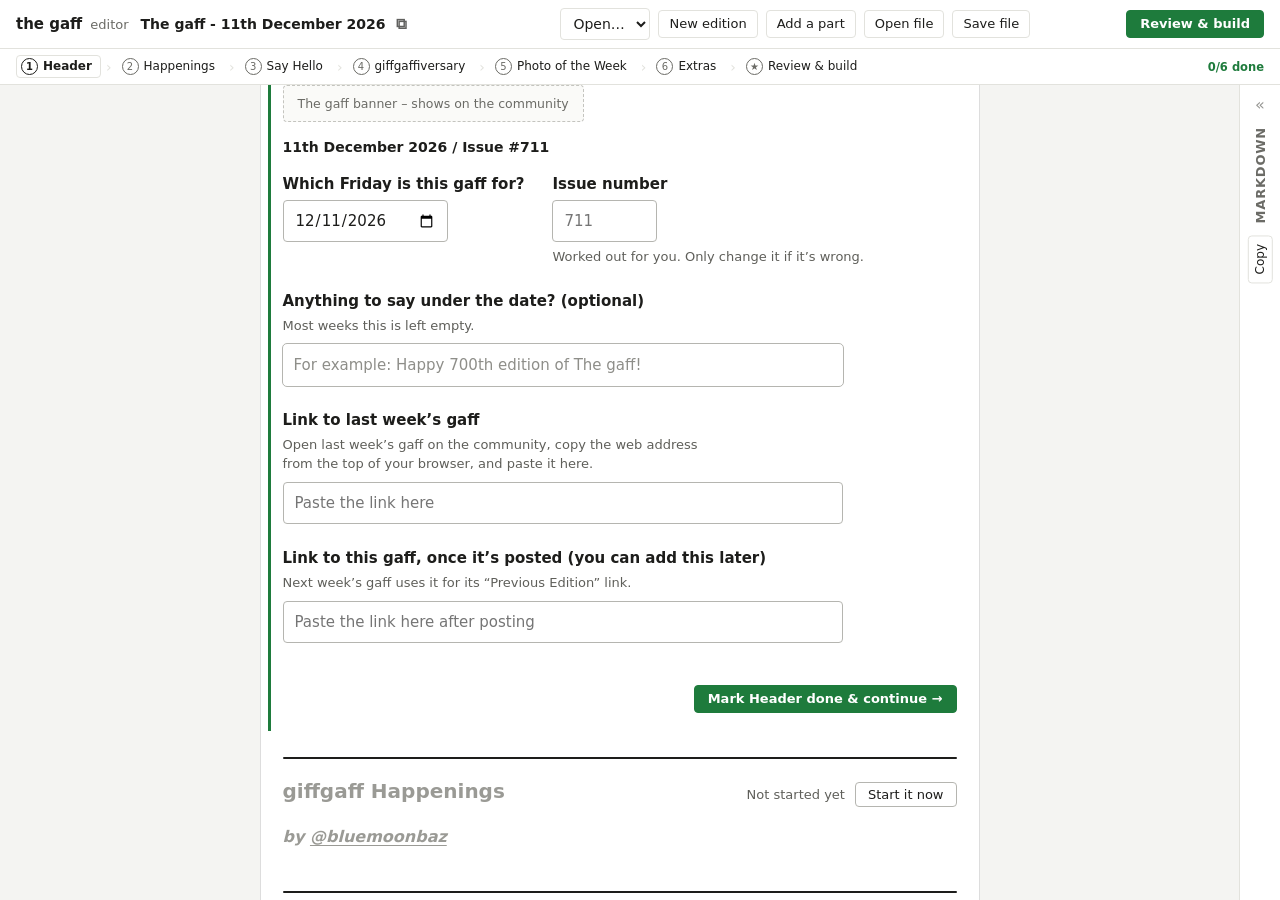
==== commit 6063152d: "Add files via upload" ====
--- a/site/index.html
+++ b/site/index.html
@@ -4,7 +4,7 @@
 <meta charset="utf-8">
 <meta name="viewport" content="width=device-width, initial-scale=1">
 <title>The gaff editor</title>
-<link rel="stylesheet" href="static/style.css?v=ccc0c034e7">
+<link rel="stylesheet" href="static/style.css?v=716e9281f2">
 </head>
 <body>
 <header class="topbar">
@@ -22,7 +22,6 @@
     <button class="btn editor-only" id="add-part" title="Add a part someone sent you (their file or link), or ask someone for theirs">Add a part</button>
     <button class="btn browser-only editor-only" id="open-file" title="Open a draft file you saved earlier">Open file</button>
     <button class="btn browser-only editor-only" id="save-file" title="Download this draft as a file, to keep a copy or move it to another computer">Save file</button>
-    <a class="btn server-only editor-only" id="form-view" href="/static/classic.html" title="The older form-based editor (same drafts)">Form view</a>
     <span class="save-status" id="save-status" aria-live="polite"></span>
     <button class="btn primary editor-only" id="review-btn">Review &amp; build</button>
     <button class="btn primary contrib-only" id="send-part">Send my part</button>
@@ -51,9 +50,9 @@
 </dialog>
 <div class="toast" id="toast" role="status" hidden></div>
 
-<script src="static/md.js?v=7ccc064579"></script>
+<script src="static/md.js?v=512c4dd237"></script>
 <script src="static/gaff.js?v=5ef4375bb8"></script>
-<script src="static/store.js?v=3853bcebb0"></script>
-<script src="static/editor.js?v=be3383e889"></script>
+<script src="static/store.js?v=6207f3c7a5"></script>
+<script src="static/editor.js?v=01590c4e12"></script>
 </body>
 </html>
--- a/site/static/style.css
+++ b/site/static/style.css
@@ -1,19 +1,27 @@
+/* The gaff editor. Plain black, white and grey; colour only where it means something:
+   green = done / continue, amber = needs attention. */
+
 :root {
   --bg: #f4f4f2;
-  --panel: #ffffff;
+  --panel: #fff;
   --ink: #1d1d1b;
   --muted: #6b6b66;
   --line: #e2e2dd;
-  --accent: #222;       /* community "Log in to reply" yellow */
-  --accent-ink: #1d1d1b;
-  --focus: #333;
-  --danger: #333;
-  --ok: #333;
   --hl: #f2f2f2;
   --code-bg: #fafaf7;
-  font-family: system-ui, -apple-system, "Segoe UI", sans-serif;
+  --focus: #333;
+  --box: #c4c4bf;          /* outline of boxes you type into */
+  --go: #1e7b3c;
+  --go-dark: #17642f;
+  --go-soft: #e7f3ea;
+  --warn: #9a5b00;
+  --warn-soft: #fff4dc;
+  --warn-line: #d89a2b;
+  --font: system-ui, -apple-system, "Segoe UI", sans-serif;
+  font-family: var(--font);
   color-scheme: light;
 }
+/* Dark mode for the editor around the post; the post itself always stays light, like the community. */
 @media (prefers-color-scheme: dark) {
   :root:not([data-theme="light"]) {
     --bg: #161615; --panel: #1f1f1d; --ink: #ecece8; --muted: #a2a29c; --line: #34342f;
@@ -28,548 +36,307 @@
 * { box-sizing: border-box; }
 html, body { height: 100%; margin: 0; }
 body { background: var(--bg); color: var(--ink); display: flex; flex-direction: column; font-size: 14px; }
-.sr-only { position: absolute; width: 1px; height: 1px; overflow: hidden; clip: rect(0 0 0 0); }
 button, input, select, textarea { font: inherit; color: inherit; }
 :focus-visible { outline: 2px solid var(--focus); outline-offset: 2px; }
+.sr-only { position: absolute; width: 1px; height: 1px; overflow: hidden; clip: rect(0 0 0 0); }
+
+/* ---------- buttons ---------- */
+.btn {
+  border: 1px solid var(--line); background: var(--panel); color: var(--ink); border-radius: 4px;
+  padding: 4px 10px; cursor: pointer; white-space: nowrap; font-size: 13px; line-height: 1.4;
+}
+.btn:hover { filter: brightness(.96); }
+.btn:disabled { opacity: .45; cursor: not-allowed; filter: none; }
+.btn.primary { background: var(--go); border-color: var(--go); color: #fff; font-weight: 600; padding: 4px 13px; }
+.btn.primary:hover:not(:disabled) { background: var(--go-dark); filter: none; }
+.btn.primary:disabled { background: #9fbfa8; border-color: #9fbfa8; opacity: 1; }
+.btn.small { padding: 2px 8px; font-size: 12px; }
+.btn.ghost { background: transparent; }
+.btn.big { padding: 6px 16px; font-size: 14px; }
+.icon-btn { background: none; border: 0; color: inherit; cursor: pointer; opacity: .7; font-size: 15px; padding: 2px 4px; }
+.icon-btn:hover { opacity: 1; }
+select { border: 1px solid var(--line); border-radius: 4px; padding: 6px 8px; background: var(--panel); color: var(--ink); }
 
 /* ---------- top bar ---------- */
 .topbar {
-  display: flex; align-items: center; gap: 16px; flex-wrap: wrap;
-  padding: 10px 16px; background: #1d1d1b; color: #fff;
+  display: flex; align-items: center; gap: 12px; flex-wrap: wrap;
+  padding: 8px 16px; background: var(--panel); color: var(--ink); border-bottom: 1px solid var(--line);
 }
 .brand { display: flex; align-items: baseline; gap: 8px; }
-.logo { font-family: system-ui, -apple-system, "Segoe UI", sans-serif; font-weight: 700; font-size: 20px; color: inherit; letter-spacing: -0.5px; }
-.brand-sub { color: #bdbdb6; font-size: 13px; }
+.logo { font-weight: 700; font-size: 15px; }
+.brand-sub { color: var(--muted); font-size: 13px; }
 .edition-title { display: flex; align-items: center; gap: 6px; font-weight: 600; flex: 1; min-width: 200px; }
 .top-actions { display: flex; align-items: center; gap: 8px; flex-wrap: wrap; }
-.topbar select, .topbar .btn:not(.primary) { background: #2d2d2a; border: 1px solid #45453f; color: #fff; }
-.save-status { color: #bdbdb6; font-size: 12px; min-width: 80px; text-align: right; }
-.icon-btn { background: none; border: 0; color: inherit; cursor: pointer; opacity: .7; font-size: 15px; padding: 2px 4px; }
-.icon-btn:hover { opacity: 1; }
-
-.btn {
-  border: 1px solid var(--line); background: var(--panel); border-radius: 7px;
-  padding: 4px 10px; cursor: pointer; white-space: nowrap; font-size: 13px; line-height: 1.4;
-}
-.btn:hover { filter: brightness(0.96); }
-.btn.primary { background: var(--accent); color: var(--accent-ink); border-color: transparent; font-weight: 700; border-radius: 999px; padding: 4px 13px; }
-.btn.small { padding: 2px 8px; font-size: 12px; }
-.btn.ghost { background: transparent; }
-.btn.danger { color: var(--danger); }
-select { border: 1px solid var(--line); border-radius: 8px; padding: 6px 8px; background: var(--panel); }
-
-/* ---------- three panes ---------- */
-.workspace {
-  flex: 1; min-height: 0;
-  display: grid; grid-template-columns: minmax(340px, 1.15fr) minmax(280px, 1fr) minmax(320px, 1fr);
-  gap: 1px; background: var(--line);
-}
-.pane { background: var(--panel); min-height: 0; display: flex; flex-direction: column; }
-.pane-head {
-  display: flex; align-items: center; gap: 10px; padding: 10px 14px;
-  border-bottom: 1px solid var(--line); min-height: 46px;
-}
-.pane-head h2 { font-size: 13px; text-transform: uppercase; letter-spacing: .06em; color: var(--muted); margin: 0; flex: 1; }
-.toggle { display: flex; align-items: center; gap: 5px; font-size: 12px; color: var(--muted); }
-
-/* Collapsed Markdown: a slim rail with the expand button and Copy */
-.md-toggle { color: var(--muted); font-size: 16px; line-height: 1; padding: 2px 4px; }
-.workspace.md-collapsed { grid-template-columns: minmax(340px, 1.15fr) 40px minmax(320px, 1.6fr); }
-.workspace.md-collapsed .md-out,
-.workspace.md-collapsed .md-pane .toggle { display: none; }
-.workspace.md-collapsed .md-pane .pane-head { flex-direction: column; justify-content: flex-start; height: 100%; padding: 10px 0; gap: 12px; border-bottom: 0; }
-.workspace.md-collapsed .md-pane h2,
-.workspace.md-collapsed #copy-md { writing-mode: vertical-rl; transform: rotate(180deg); flex: none; }
-.workspace.md-collapsed .md-pane h2 { cursor: pointer; }
-.workspace.md-collapsed #copy-md { padding: 8px 3px; }
-
-@media (max-width: 1100px) {
-  .workspace { grid-template-columns: 1fr 1fr; grid-template-rows: auto auto; }
-  .workspace.md-collapsed { grid-template-columns: 40px 1fr; }
-  .editor-pane { grid-column: 1 / -1; max-height: 60vh; }
-}
-@media (max-width: 720px) {
-  .workspace { display: flex; flex-direction: column; overflow: auto; }
-  .pane { min-height: 50vh; }
-  .editor-pane { max-height: none; }
-  /* Stacked layout: collapse to just the header bar, laid out normally */
-  .workspace.md-collapsed .md-pane { min-height: 0; }
-  .workspace.md-collapsed .md-pane .pane-head { flex-direction: row; height: auto; padding: 10px 14px; }
-  .workspace.md-collapsed .md-pane h2,
-  .workspace.md-collapsed #copy-md { writing-mode: horizontal-tb; transform: none; }
-}
-
-/* ---------- editor ---------- */
-
-.form { padding: 14px; overflow: auto; flex: 1; }
-.form.disabled .section-body { opacity: .45; }
-.section-intro { color: var(--muted); margin: 0 0 12px; font-size: 13px; line-height: 1.45; }
-.include { display: flex; align-items: center; gap: 8px; font-weight: 600; margin-bottom: 12px; }
-
-.field { display: flex; flex-direction: column; gap: 4px; margin-bottom: 12px; }
-.field > span { font-size: 12px; font-weight: 600; color: var(--muted); }
-.field small { color: var(--muted); font-size: 12px; line-height: 1.4; }
-.field input, .field textarea, .field select {
-  border: 1px solid var(--line); border-radius: 8px; padding: 8px 10px; background: var(--panel); width: 100%;
-}
-.field textarea { resize: vertical; min-height: 64px; line-height: 1.45; font-family: ui-monospace, SFMono-Regular, Menlo, monospace; font-size: 12.5px; }
-.field textarea.md { min-height: 120px; }
-.field .prefixed { display: flex; align-items: stretch; }
-.field .prefixed b { border: 1px solid var(--line); border-right: 0; border-radius: 8px 0 0 8px; padding: 8px 9px; color: var(--muted); background: var(--code-bg); font-weight: 600; }
-.field .prefixed input { border-radius: 0 8px 8px 0; }
-.row { display: grid; grid-template-columns: 1fr 1fr; gap: 10px; }
-.parse-note { color: #555; font-size: 12px; }
-
-.card { border: 1px solid var(--line); border-radius: 10px; padding: 12px; margin-bottom: 12px; background: var(--bg); }
-.card-head { display: flex; align-items: center; gap: 6px; margin-bottom: 8px; }
-.card-head strong { flex: 1; font-size: 13px; }
-.card-head .btn { padding: 2px 8px; font-size: 12px; }
-.list-title { font-size: 13px; margin: 18px 0 8px; }
-.avatar-row { display: flex; gap: 8px; align-items: center; }
-.avatar-row img { width: 36px; height: 36px; border-radius: 6px; background: var(--line); }
-
-/* ---------- journey steps ---------- */
-/* Full-width step bar across the top, under the title bar */
+.save-status { color: var(--muted); font-size: 12px; min-width: 80px; text-align: right; }
+
+/* Buttons that only appear in one mode */
+.browser-only, .contrib-only { display: none !important; }
+body[data-mode="browser"] .browser-only { display: inline-block !important; }
+body[data-part] .contrib-only { display: inline-block !important; }
+body[data-part] .editor-only { display: none !important; }
+
+/* ---------- step bar ---------- */
 .tabs {
   flex: none; display: flex; align-items: center; gap: 4px 14px; flex-wrap: wrap;
-  padding: 7px 16px; background: var(--panel); border-bottom: 1px solid var(--line);
-}
-.steps li.progress { margin-left: auto; padding-left: 14px; gap: 8px; font-size: 11.5px; color: var(--muted); font-weight: 600; white-space: nowrap; }
-.steps li.progress::before { content: none; }
-.progress .bar { width: 70px; height: 4px; border-radius: 2px; background: var(--line); overflow: hidden; }
-.progress .bar span { display: block; height: 100%; background: var(--ok); transition: width .3s; }
+  padding: 6px 16px; background: var(--panel); border-bottom: 1px solid var(--line);
+}
 .steps { list-style: none; margin: 0; padding: 0; display: flex; flex-wrap: wrap; row-gap: 4px; align-items: center; flex: 1; }
 .steps li { display: flex; align-items: center; }
-.steps li + li::before { content: "›"; color: var(--muted); padding: 0 5px; font-size: 14px; }
+.steps li + li::before { content: "›"; color: var(--line); padding: 0 5px; font-size: 14px; }
+.steps li.progress { margin-left: auto; padding-left: 14px; font-size: 11.5px; font-weight: 600; color: var(--go); white-space: nowrap; }
+.steps li.progress::before, .steps li.progress .bar { display: none; }
 .step {
-  display: inline-flex; align-items: center; gap: 5px; white-space: nowrap;
-  border: 1px solid var(--line); background: transparent; border-radius: 999px;
-  padding: 2px 9px 2px 3px; cursor: pointer; font-size: 12px; font-weight: 600; line-height: 1.4;
-}
-.step:hover { background: var(--bg); }
+  display: inline-flex; align-items: center; gap: 5px; white-space: nowrap; cursor: pointer;
+  border: 1px solid transparent; background: transparent; border-radius: 4px;
+  padding: 2px 8px 2px 4px; font-size: 12px; line-height: 1.4;
+}
+.step:hover { text-decoration: underline; }
+.step[aria-selected="true"] { border-color: var(--line); font-weight: 700; }
 .step .num {
   flex: none; width: 17px; height: 17px; border-radius: 50%; display: grid; place-items: center;
-  font-size: 10px; font-weight: 700; border: 1.5px solid var(--muted); color: var(--muted);
-}
-.step-label small { display: none; }   /* status shows in the circle, and in the tooltip */
-.step.done .num, .step.ready .num { background: var(--ok); border-color: var(--ok); color: #fff; }
+  font-size: 10px; border: 1px solid var(--muted); color: var(--muted);
+}
+.step:is(.todo, .locked)[aria-selected="true"] .num { border-color: var(--ink); color: var(--ink); }
+.step.done .num, .step.ready .num { background: var(--go); border-color: var(--go); color: #fff; }
+.step.warn .num { background: var(--warn-line); border-color: var(--warn-line); color: #fff; }
 .step.skipped .num { border-style: dashed; }
-.step.skipped .step-label { color: var(--muted); }
-.step.warn .num { background: #555; border-color: #555; color: #fff; }
-.step[aria-selected="true"] { border-color: var(--ink); box-shadow: inset 0 0 0 1px var(--ink); background: var(--bg); }
-.step:is(.todo, .locked)[aria-selected="true"] .num { border-color: var(--ink); color: var(--ink); }
-
+.step.skipped .step-label { color: var(--muted); text-decoration: line-through; }
+
+/* Contributor mode (?part=…): "You're writing Say Hello for the gaff on …" */
+.part-bar { display: flex; flex-wrap: wrap; align-items: center; gap: 6px 8px; font-size: 13px; }
+.part-bar select, .part-bar input { font: inherit; border: 1px solid var(--line); border-radius: 4px; padding: 2px 6px; background: var(--panel); color: var(--ink); }
+.part-bar .muted { color: var(--muted); }
+.part-bar a { color: inherit; margin-left: auto; }
+
+/* ---------- layout: the post, and the Markdown strip beside it ---------- */
+.studio { flex: 1; min-height: 0; display: grid; grid-template-columns: 1fr 40px; gap: 1px; background: var(--line); }
+.studio.rail-open { grid-template-columns: 1fr minmax(300px, 34%); }
+.canvas-scroll { overflow: auto; background: var(--bg); padding: 20px 16px 120px; color-scheme: light; }
+
+.rail { background: var(--panel); display: flex; flex-direction: column; min-height: 0; }
+.pane-head { display: flex; align-items: center; gap: 10px; padding: 10px 14px; border-bottom: 1px solid var(--line); min-height: 46px; }
+.pane-head h2 { font-size: 13px; text-transform: uppercase; letter-spacing: .06em; color: var(--muted); margin: 0; flex: 1; }
+.md-toggle { color: var(--muted); font-size: 16px; line-height: 1; }
+.md-out { overflow: auto; flex: 1; padding: 8px 0; background: var(--code-bg); }
+.md-part { padding: 4px 14px; border-left: 3px solid transparent; }
+.md-part.active { background: var(--hl); border-left-color: #999; }
+.md-part pre { margin: 0; white-space: pre-wrap; word-break: break-word; font: 12px/1.55 ui-monospace, SFMono-Regular, Menlo, monospace; }
+/* Collapsed: a slim strip with the expand button and Copy */
+.studio:not(.rail-open) .rail .pane-head { flex-direction: column; height: 100%; padding: 10px 0; border-bottom: 0; gap: 12px; }
+.studio:not(.rail-open) .rail h2, .studio:not(.rail-open) #rail-copy { writing-mode: vertical-rl; transform: rotate(180deg); flex: none; }
+.studio:not(.rail-open) .rail h2 { cursor: pointer; }
+.studio:not(.rail-open) #rail-copy { padding: 8px 3px; }
+.studio:not(.rail-open) #rail-md { display: none; }
+
+@media (max-width: 720px) {
+  .studio, .studio.rail-open { grid-template-columns: 1fr; grid-template-rows: 1fr auto; }
+  .studio:not(.rail-open) .rail .pane-head { flex-direction: row; height: auto; padding: 8px 14px; }
+  .studio:not(.rail-open) .rail h2, .studio:not(.rail-open) #rail-copy { writing-mode: horizontal-tb; transform: none; }
+  .rail { max-height: 45vh; }
+}
+
+/* ---------- Review & build ---------- */
+#review { max-width: 720px; margin: 0 auto; }
+.review-card { background: var(--panel); color: var(--ink); border: 1px solid var(--line); border-radius: 4px; padding: 16px 18px; margin-bottom: 16px; }
+.review-card .btn.big { margin-top: 4px; }
 .step-title { font-size: 17px; margin: 0 0 4px; }
-.step-nav { position: sticky; bottom: -14px; margin: 16px -14px -14px; padding: 12px 14px; background: var(--panel); border-top: 1px solid var(--line); }
-.step-buttons { display: flex; align-items: center; gap: 8px; flex-wrap: wrap; }
-.step-buttons .spacer { flex: 1; }
-.step-done-note { color: var(--ok); font-weight: 700; font-size: 13px; }
-.step-problems { background: #f3f3f3; color: #333; border-radius: 8px; padding: 10px 12px; margin-bottom: 10px; font-size: 13px; }
-.step-problems ul { margin: 6px 0 0; padding-left: 18px; }
-
+.section-intro { color: var(--muted); margin: 0 0 12px; font-size: 13px; line-height: 1.45; }
 .review-list { list-style: none; padding: 0; margin: 0 0 16px; display: flex; flex-direction: column; gap: 6px; }
-.review-list li { display: flex; align-items: center; gap: 10px; border: 1px solid var(--line); border-radius: 10px; padding: 8px 10px; }
+.review-list li { display: flex; align-items: center; gap: 10px; border: 1px solid var(--line); border-radius: 4px; padding: 8px 10px; }
 .review-list .num { width: 24px; height: 24px; border-radius: 50%; display: grid; place-items: center; font-weight: 700; font-size: 12px; border: 1.5px solid var(--muted); color: var(--muted); flex: none; }
-.review-list .done .num { background: var(--ok); border-color: var(--ok); color: #fff; }
-.review-list .warn .num { background: #555; border-color: #555; color: #fff; }
+.review-list .done .num { background: var(--go); border-color: var(--go); color: #fff; }
+.review-list .warn .num { background: var(--warn-line); border-color: var(--warn-line); color: #fff; }
 .review-list .skipped .num { border-style: dashed; }
 .review-name { flex: 1; display: flex; flex-direction: column; font-weight: 600; }
 .review-name small { font-weight: 400; color: var(--muted); }
-.btn.big { padding: 6px 18px; font-size: 14px; }
-.btn:disabled { opacity: .45; cursor: not-allowed; filter: none; }
-
-/* ---------- markdown pane ---------- */
-.md-out { overflow: auto; flex: 1; padding: 8px 0; background: var(--code-bg); }
-.md-part { padding: 4px 14px; border-left: 3px solid transparent; cursor: pointer; }
-.md-part.active { background: var(--hl); border-left-color: var(--accent); }
-.md-out.only .md-part:not(.active) { display: none; }
-.md-part pre {
-  margin: 0; white-space: pre-wrap; word-break: break-word;
-  font: 12px/1.55 ui-monospace, SFMono-Regular, Menlo, monospace;
-}
-
-/* ---------- warnings ---------- */
-.warn-chip { border: 0; background: #efefef; color: #333; border-radius: 999px; padding: 4px 10px; font-size: 12px; cursor: pointer; font-weight: 600; }
-.warn-list { margin: 0; padding: 8px 14px 8px 30px; background: #f7f7f7; color: #333; border-bottom: 1px solid var(--line); font-size: 12.5px; max-height: 160px; overflow: auto; }
-.warn-list li { cursor: pointer; padding: 2px 0; }
-.warn-list li:hover { text-decoration: underline; }
-
-/* ---------- preview (mimics community.giffgaff.com, always light) ---------- */
-.preview-scroll { overflow: auto; flex: 1; background: #fff; padding: 16px; color-scheme: light; }
+
+/* ======================================================================
+   The post (always light, like the community)
+   ====================================================================== */
 .post {
-  background: #f2f2f2; color: #1d1d1b; border-radius: 4px; padding: 20px 22px;
-  font-family: system-ui, -apple-system, "Segoe UI", sans-serif; font-size: 14px; line-height: 1.6;
-  max-width: 660px; margin: 0 auto;
-}
-.pv-part { border-radius: 4px; transition: box-shadow .2s; cursor: pointer; }
-.pv-part.active { box-shadow: -10px 0 0 #f2f2f2, -13px 0 0 var(--accent); }
+  background: #fff; color: #1d1d1b; border: 1px solid #ddd; border-radius: 2px; padding: 20px 22px;
+  font: 14px/1.6 var(--font); max-width: 720px; margin: 0 auto;
+}
 .post p { margin: 0 0 1em; }
 .post h1, .post h2, .post h3 { font-size: 20px; font-weight: 700; margin: .9em 0 .4em; }
 .post h4 { font-size: 16px; font-weight: 700; margin: .6em 0 .8em; }
 .post hr { border: 0; border-top: 2px solid #1d1d1b; margin: 1.2em 0; }
 .post a { color: #1d1d1b; font-weight: 700; text-decoration: underline; text-underline-offset: 3px; }
-.post a.mention { color: #333; text-decoration: none; }
-.post blockquote { background: #fff; margin: 0 0 1em; padding: 12px 16px; border-radius: 4px; }
-.post blockquote p:last-child { margin-bottom: 0; }
+.post a.mention { color: inherit; text-decoration: none; }
 .post ul { padding-left: 22px; margin: 0 0 1em; list-style: square; }
 .post img { max-width: 100%; height: auto; vertical-align: middle; }
-.post img[alt=""] { min-width: 40px; min-height: 30px; background: repeating-linear-gradient(45deg, #e6e6e6 0 6px, #ededed 6px 12px); }
-.post code { background: #fff; padding: 1px 4px; border-radius: 3px; font-size: 12.5px; }
+.post code { background: #f4f4f2; padding: 1px 4px; border-radius: 3px; font-size: 12.5px; }
+/* Quotes: a light grey box with a line on the left */
+.post blockquote { background: #f4f4f2; border-left: 3px solid #cfcfca; border-radius: 0 4px 4px 0; padding: 10px 14px; margin: 6px 0 16px; }
+.post blockquote p:last-child { margin-bottom: 0; }
+/* From the Markdown preview: "⚠ title needed", and "text\n---" turning into a heading */
 .post .placeholder { background: #e8e8e8; border-radius: 3px; padding: 0 3px; }
 .post .setext-warning { outline: 2px dashed #555; outline-offset: 3px; }
 
-/* ---------- dialog ---------- */
-dialog { border: 0; border-radius: 14px; padding: 0; width: min(720px, calc(100vw - 32px)); background: var(--panel); color: var(--ink); box-shadow: 0 20px 60px rgba(0,0,0,.3); }
-dialog::backdrop { background: rgba(0,0,0,.45); }
-.dialog-body { padding: 20px 22px; display: flex; flex-direction: column; gap: 12px; }
-.dialog-body h3 { margin: 0; font-size: 18px; }
-.dialog-body ul { margin: 0; padding-left: 20px; line-height: 1.6; }
-.dialog-body textarea { width: 100%; height: 260px; font: 12px/1.5 ui-monospace, Menlo, monospace; border: 1px solid var(--line); border-radius: 8px; padding: 10px; background: var(--code-bg); }
-.dialog-actions { display: flex; gap: 8px; justify-content: flex-end; flex-wrap: wrap; }
-.files code { background: var(--code-bg); padding: 1px 5px; border-radius: 4px; }
-.err-item { cursor: pointer; color: var(--danger); }
-.err-item:hover { text-decoration: underline; }
-
-/* ======================================================================
-   Post editor (index.html): the post itself is the editor
-   ====================================================================== */
-.studio { flex: 1; min-height: 0; display: grid; grid-template-columns: 1fr 40px; gap: 1px; background: var(--line); }
-.studio.rail-open { grid-template-columns: 1fr minmax(300px, 34%); }
-.canvas-scroll { overflow: auto; background: #fff; padding: 20px 16px 120px; color-scheme: light; }
-.post.editing { max-width: 720px; }
-#review { max-width: 720px; margin: 0 auto; }
-.review-card { background: var(--panel); color: var(--ink); border: 1px solid var(--line); border-radius: 12px; padding: 16px 18px; margin-bottom: 16px; font-family: system-ui, sans-serif; }
-.review-card .btn.big { margin-top: 4px; }
-
-/* parts that are added for you */
+/* Parts added for you, and a picture that couldn't load from the community */
 .post .fixed { position: relative; border-radius: 4px; }
-.post.editing .fixed:hover { background: rgba(0, 0, 0, .035); }
+.post .fixed:hover { background: rgba(0, 0, 0, .035); }
 .post .missing { color: #333; background: #f3f3f3; border-radius: 3px; padding: 0 4px; font-style: italic; }
-
-/* dashed boxes you type or paste into */
-.slot { outline: 1.5px dashed transparent; outline-offset: 3px; border-radius: 4px; transition: outline-color .12s, background .12s; }
-.slot[contenteditable] { outline-color: #cfcfc8; min-height: 1.6em; cursor: text; }
-.slot[contenteditable]:hover { outline-color: #a3a39c; }
-.slot[contenteditable]:focus { outline: 2px solid #333; background: #fff; }
-.slot[contenteditable]:empty::before, .slot[contenteditable].is-empty::before {
-  content: attr(data-placeholder); color: #8a8a85; font-style: italic; font-weight: 400; pointer-events: none;
-}
-.slot.has-default.is-empty::before { font-style: normal; color: #7c7c76; }
-.slot.has-default.is-empty::after { content: "  (standard text: type to change it)"; font: italic 11px system-ui, sans-serif; color: #9a9a94; }
-.slot.problem, .link-chip.problem { outline: 2px solid #555 !important; outline-offset: 3px; }
-.post .slot-hint { font: 12px/1.45 system-ui, sans-serif; color: #333; background: #f3f3f3; border-radius: 6px; padding: 5px 9px; margin: 8px 0 10px; }
-.post blockquote.slot[contenteditable] { min-height: 72px; }
-.post .slot p:last-child { margin-bottom: 0; }
-.text-slot { margin: 2px 0; }
-.title-slot.bold, .inline-slot.bold { font-weight: 700; }
-.title-slot.linked, .inline-slot.linked { text-decoration: underline; text-underline-offset: 3px; }
-.inline-slot { display: inline-block; min-width: 3ch; padding: 0 2px; }
-h4 .inline-slot { font-style: italic; }
-.greeting { margin: 6px 0 10px; }
-.lines-slot[contenteditable] { min-height: 2.2em; padding: 2px 0; }
-.lines-slot ul { margin-bottom: 0; }
-.lines-images img { max-height: 180px; }
-.slot-label { font: 600 12px system-ui, sans-serif; color: #6b6b66; margin: 14px 0 2px; }
-.header-fields { display: flex; gap: 14px; flex-wrap: wrap; font: 600 12px system-ui, sans-serif; color: #6b6b66; margin: 0 0 12px; }
-.header-fields input { font: 13px system-ui, sans-serif; border: 1px solid #d6d6d0; border-radius: 6px; padding: 3px 6px; margin-left: 4px; background: #fff; color: #1d1d1b; }
-
-/* link chips */
-.chip-wrap { margin: 2px 0 10px; }
-.link-chip { display: inline-flex; align-items: center; gap: 4px; max-width: 100%; font: 12px system-ui, sans-serif; color: #333;
-  background: #fff; border: 1px solid #dcdcd6; border-radius: 999px; padding: 2px 10px; cursor: pointer; }
-.link-chip.empty { color: #6b6b66; border-style: dashed; }
-.link-chip span { overflow: hidden; text-overflow: ellipsis; white-space: nowrap; }
-.link-input { font: 12px system-ui, sans-serif; width: 100%; border: 2px solid #333; border-radius: 6px; padding: 4px 8px; }
-
-/* items (stories, members, anniversaries, extra sections) */
-.item { position: relative; padding: 10px 0 4px; }
-.sec.current .item + .item, .sec.current .item + .add-btn { border-top: 1px dashed #dcdcd6; }
-.item-tools { position: absolute; right: -4px; top: 8px; display: none; gap: 2px; z-index: 1; }
-.sec.current .item:hover > .item-tools, .sec.current .item:focus-within > .item-tools { display: flex; }
-.item-tools button { font: 12px system-ui, sans-serif; border: 1px solid #dcdcd6; background: #fff; border-radius: 6px; padding: 0 7px; cursor: pointer; color: #555; }
-.item-tools button:disabled { opacity: .35; cursor: default; }
-.add-btn { display: block; font: 600 12px system-ui, sans-serif; border: 1.5px dashed #bdbdb6; background: transparent; color: #555; border-radius: 8px;
-  padding: 7px 12px; cursor: pointer; margin: 8px 0 16px; }
-.add-btn:hover { border-color: #333; color: #333; }
-.avatar-pick { display: flex; gap: 6px; align-items: center; margin-bottom: 6px; }
-.avatar-pick img { width: 46px; height: 46px; border-radius: 4px; outline: 2px solid transparent; outline-offset: 1px; }
-.sec.current .avatar-pick img { cursor: pointer; opacity: .5; }
-.sec.current .avatar-pick img.on { outline-color: #333; opacity: 1; }
-.avatar-pick small { font: 11px system-ui, sans-serif; color: #8a8a85; }
-
-/* "+ Add a section" placeholder */
-.add-section { display: flex; flex-wrap: wrap; align-items: center; gap: 4px 10px; width: 100%; text-align: left; margin: 18px 0 6px;
-  border: 2px dashed #c9c9c2; background: rgba(255, 255, 255, .55); border-radius: 10px; padding: 12px 14px; cursor: pointer;
-  font: 600 14px system-ui, -apple-system, "Segoe UI", sans-serif; color: #55554f; }
-.add-section:hover { border-color: #333; color: #333; background: #fff; }
-.add-section .plus { width: 24px; height: 24px; border-radius: 50%; border: 2px solid currentColor; display: grid; place-items: center; line-height: 1; }
-.add-section small { flex-basis: 100%; font: 400 12px system-ui, sans-serif; color: #8a8a85; padding-left: 34px; }
-
-/* where you are in the journey */
-.sec { position: relative; margin: 0 -12px; padding: 2px 12px; border-radius: 6px; }
-.sec.current { box-shadow: -4px 0 0 var(--accent); background: transparent; }
-.sec.upcoming, .sec.skipped { opacity: .6; }
-.sec .later { font: 13px system-ui, sans-serif; color: #6b6b66; margin: 0 0 12px; }
-.sec .later button { background: none; border: 0; padding: 0; color: #333; text-decoration: underline; cursor: pointer; font: inherit; }
-.state-pill { position: absolute; right: 12px; top: 24px; font: 600 11px system-ui, sans-serif; border: 0; border-radius: 999px; padding: 2px 9px; cursor: pointer; }
-.state-pill.done { background: #f0f0f0; color: #333; }
-.state-pill.upcoming, .state-pill.skipped { background: #efefef; color: #55554f; }
-#sec-header > .state-pill { top: 8px; }
-.extras-wrap > .state-pill { position: static; margin: 6px 0; }
-.sec-actions { display: flex; flex-wrap: wrap; gap: 8px; align-items: center; justify-content: flex-end; padding: 12px 0 16px; font-family: system-ui, sans-serif; }
-.sec-actions .problems { flex: 1 1 100%; }
-.sec-actions .problems .slot-hint { margin: 0; }
-
-/* markdown rail */
-.rail { background: var(--panel); display: flex; flex-direction: column; min-height: 0; }
-.studio:not(.rail-open) .rail .pane-head { flex-direction: column; height: 100%; padding: 10px 0; border-bottom: 0; gap: 12px; }
-.studio:not(.rail-open) .rail h2, .studio:not(.rail-open) #rail-copy { writing-mode: vertical-rl; transform: rotate(180deg); flex: none; }
-.studio:not(.rail-open) .rail h2 { cursor: pointer; }
-.studio:not(.rail-open) #rail-md { display: none; }
-.studio:not(.rail-open) #rail-copy { padding: 8px 3px; }
-
-.toast { position: fixed; left: 50%; bottom: 22px; transform: translateX(-50%); z-index: 20; background: #1d1d1b; color: #fff;
-  font: 13px system-ui, sans-serif; padding: 9px 14px; border-radius: 10px; box-shadow: 0 8px 30px rgba(0, 0, 0, .25); max-width: min(560px, calc(100vw - 32px)); }
-.toast[hidden] { display: none; }
-
-@media (max-width: 720px) {
-  .studio, .studio.rail-open { grid-template-columns: 1fr; grid-template-rows: 1fr auto; }
-  .studio:not(.rail-open) .rail .pane-head { flex-direction: row; height: auto; padding: 8px 14px; }
-  .studio:not(.rail-open) .rail h2, .studio:not(.rail-open) #rail-copy { writing-mode: horizontal-tb; transform: none; }
-  .rail { max-height: 45vh; }
-  .item-tools { display: flex; position: static; justify-content: flex-end; }
-}
-
-/* ======================================================================
-   Plain look: no colour, no pills, no shadows (overrides the rules above)
-   ====================================================================== */
-body { font-size: 14px; }
-.topbar { background: var(--panel); color: var(--ink); border-bottom: 1px solid var(--line); padding: 8px 16px; gap: 12px; }
-.logo { color: var(--ink); font-family: inherit; font-size: 15px; font-weight: 700; letter-spacing: 0; }
-.brand-sub { color: var(--muted); }
-.edition-title { font-weight: 600; }
-.topbar select, .topbar .btn:not(.primary) { background: var(--panel); border: 1px solid var(--line); color: var(--ink); }
-.save-status { color: var(--muted); }
-.btn, .btn.primary, .btn.small { border-radius: 4px; }
-.btn.primary { background: var(--ink); color: var(--panel); font-weight: 600; }
-.btn.big { padding: 6px 16px; }
-select { border-radius: 4px; }
-a.btn { color: inherit; text-decoration: none; }
-
-/* steps: a plain numbered list */
-.tabs { padding: 6px 16px; }
-.step { border: 1px solid transparent; border-radius: 4px; padding: 2px 8px 2px 4px; font-weight: 400; }
-.step:hover { background: none; text-decoration: underline; }
-.step[aria-selected="true"] { border-color: var(--line); background: none; box-shadow: none; font-weight: 700; }
-.step .num { border: 1px solid var(--muted); font-weight: 400; }
-.step.done .num, .step.ready .num, .step.warn .num { background: none; color: var(--ink); border-color: var(--ink); }
-.step.skipped .step-label { color: var(--muted); text-decoration: line-through; }
-.steps li + li::before { color: var(--line); }
-.steps li.progress .bar { display: none; }
-.review-list .done .num, .review-list .warn .num { background: none; color: var(--ink); border-color: var(--ink); }
-.review-list li { border-radius: 4px; }
-.review-card { border-radius: 4px; }
-
-/* the post: a plain white page */
-.canvas-scroll, .preview-scroll { background: var(--bg); }
-.post { background: #fff; border: 1px solid #ddd; border-radius: 2px; }
-.post a.mention { color: inherit; }
-.sec { border-radius: 0; }
-.sec.current { box-shadow: -2px 0 0 #999; background: none; }
-.sec.upcoming, .sec.skipped { opacity: .5; }
-.state-pill, .state-pill.done, .state-pill.upcoming, .state-pill.skipped {
-  background: none; color: #666; font-weight: 400; border-radius: 0; padding: 0; text-decoration: underline;
-}
-.slot[contenteditable] { outline-color: #ccc; }
-.slot[contenteditable]:focus { outline: 1px solid #333; }
-.slot.problem, .link-chip.problem { outline: 1px solid #333 !important; }
-.post .slot-hint, .step-problems, .warn-list { background: none; border-left: 2px solid #333; border-radius: 0; color: #333; padding: 2px 8px; }
-.post .slot-hint::before { content: "\26A0\FE0E  "; }
-.warn-chip { background: none; border: 1px solid var(--line); border-radius: 4px; color: var(--ink); font-weight: 400; }
-.link-chip, .link-input, .add-btn { border-radius: 4px; }
-.link-chip { color: #333; }
-.add-section { font-family: inherit; font-size: 13px; font-weight: 600; border: 1px dashed #bbb; border-radius: 4px; background: none; color: #444; }
-.add-section:hover { background: none; border-color: #333; color: #000; }
-.add-section .plus { border: 0; width: auto; height: auto; font-size: 15px; }
-.avatar-pick img { border-radius: 2px; }
-.sec.current .avatar-pick img.on { outline: 1px solid #333; }
-.toast { background: #333; border-radius: 4px; box-shadow: none; }
-.md-part.active { border-left-color: #999; }
-dialog { border-radius: 4px; box-shadow: 0 4px 20px rgba(0, 0, 0, .2); }
-
-/* Buttons that only make sense with or without the Python server */
-.browser-only { display: none !important; }
-body[data-mode="browser"] .browser-only { display: inline-block !important; }
-body[data-mode="browser"] .server-only { display: none !important; }
-
-/* Sending parts: contributor mode (?part=…) and the editor's "Add a part" */
-.contrib-only { display: none !important; }
-body[data-part] .contrib-only { display: inline-block !important; }
-body[data-part] .editor-only { display: none !important; }
-.part-bar { display: flex; flex-wrap: wrap; align-items: center; gap: 6px 8px; font-size: 13px; }
-.part-bar select, .part-bar input { font: inherit; border: 1px solid var(--line); border-radius: 4px; padding: 2px 6px; background: var(--panel); color: var(--ink); }
-.part-bar .muted { color: var(--muted); }
-.part-bar a { color: inherit; margin-left: auto; }
-.post .from-note { font: 12px system-ui, sans-serif; color: #444; border-left: 2px solid #999; padding: 2px 8px; margin: 0 0 12px; }
-.paste-link { display: flex; gap: 6px; }
-.paste-link input { flex: 1; font: 13px system-ui, sans-serif; border: 1px solid var(--line); border-radius: 4px; padding: 5px 8px; background: var(--panel); color: var(--ink); }
-.part-error { color: var(--ink); border-left: 2px solid #333; padding: 2px 8px; font-size: 13px; }
-.dialog-body h4 { margin: 4px 0 0; font-size: 14px; }
-.dialog-body hr { border: 0; border-top: 1px solid var(--line); margin: 6px 0; width: 100%; }
-
-/* Header step: plain questions with room to breathe */
-.questions { margin: 6px 0 4px; font-family: system-ui, -apple-system, "Segoe UI", sans-serif; }
-.q { margin: 0 0 22px; }
-.q-row { display: flex; flex-wrap: wrap; gap: 0 28px; }
-.q-label { font-size: 15px; font-weight: 600; color: #1d1d1b; margin: 0 0 4px; }
-.post .q-help { font-size: 13px; line-height: 1.45; color: #5f5f5a; margin: 0 0 8px; max-width: 52ch; }
-.q input[type="date"], .q input[type="text"], .q input[type="url"] {
-  font: 15px system-ui, -apple-system, "Segoe UI", sans-serif; color: #1d1d1b; background: #fff;
-  border: 1px solid #b5b5b0; border-radius: 4px; padding: 9px 11px; min-height: 42px;
-}
-.q input.short { width: 7em; }
-.q input.link-box { width: 100%; max-width: 560px; }
-.q input:focus { outline: 2px solid #333; outline-offset: 1px; border-color: #333; }
-.q input.problem { outline: 2px solid #333; }
-.q .slot.boxed[contenteditable] {
-  outline: 1px solid #b5b5b0; outline-offset: 0; border-radius: 4px; background: #fff;
-  padding: 9px 11px; min-height: 42px; max-width: 560px; font-size: 15px;
-}
-.q .slot.boxed[contenteditable]:focus { outline: 2px solid #333; }
-.q .slot-hint { margin: 8px 0 0; }
-
-.post .q-help.after { margin: 6px 0 0; }
-
-/* Roomier boxes inside the sections (stories, members, anniversaries) */
-.post .text-slot[contenteditable] { padding: 7px 10px; margin: 8px 0 6px; min-height: 2.4em; }
-.post .inline-slot[contenteditable] { padding: 1px 6px; margin: 0 2px; min-height: 0; }
-.post .chip-wrap { margin: 8px 0 14px; }
-.post .link-chip { font-size: 13px; padding: 5px 12px; }
-.post blockquote.slot[contenteditable], .post .md-slot[contenteditable] { padding: 12px 14px; margin: 0 0 18px; }
-.post .item { padding: 16px 0 6px; }
-.post .lines-slot[contenteditable] { padding: 8px 10px; margin: 8px 0 14px; min-height: 2.6em; }
-.post .greeting { margin: 0 0 12px; }
-.post .avatar-pick { margin: 4px 0 10px; }
-.post .add-btn { margin: 4px 0 22px; padding: 8px 14px; font-size: 13px; }
-
-/* ======================================================================
-   Sections: tidy form-style boxes (overrides the dashed look above)
-   ====================================================================== */
-.post .slot[contenteditable] {
-  outline: 1px solid #c4c4bf; outline-offset: 0; border-radius: 4px; background: #fff;
-}
+.post .img-missing {
+  display: inline-flex; align-items: center; padding: 10px 14px; border: 1px dashed var(--box); border-radius: 4px;
+  background: #fafaf8; color: #6b6b66; font: 12.5px var(--font);
+}
+
+/* ---------- sections and where you are ---------- */
+.post .sec { position: relative; margin: 26px -12px 0; padding: 0 12px 2px; }
+.post .sec:first-child { margin-top: 0; }
+.post .sec > hr.fixed:first-child { margin: 0 0 16px; }
+.post .sec.current { box-shadow: -3px 0 0 var(--go); }
+.post .sec:is(.upcoming, .skipped) :is(h3, h4) { color: #9a9a95; }
+.post .sec:is(.upcoming, .skipped) h4 a { color: inherit; }
+
+/* The heading line with its status: "✓ Done [Edit]" */
+.post .sec-title-row { display: flex; align-items: center; justify-content: space-between; gap: 12px; flex-wrap: wrap; }
+.post .sec-title-row > h3, .post .sec-title-row > p { margin-right: auto; }
+.post .sec-title-row > h3 { margin-top: 0; }
+.post .sec-status { display: flex; align-items: center; gap: 10px; font: 13px var(--font); color: #5f5f5a; white-space: nowrap; }
+.post .sec-status.done .sec-status-text { color: var(--go); font-weight: 600; }
+.post .extras-label { font: 600 13px var(--font); color: #5f5f5a; text-transform: uppercase; letter-spacing: .04em; margin: 14px auto 6px 0; }
+
+/* "by @name": a small box sized to the name */
+.post h4.by-line { display: flex; align-items: center; gap: 2px; margin: 4px 0 14px; }
+.post .author-box { font: italic 700 16px var(--font); color: #1d1d1b; border: 1px solid var(--box); border-radius: 4px; background: #fff; padding: 3px 7px; }
+.post .author-box:focus { outline: 2px solid #333; outline-offset: 0; border-color: #333; }
+
+.post .from-note { font: 12px var(--font); color: #1d3b26; background: var(--go-soft); border-left: 3px solid var(--go); border-radius: 0 4px 4px 0; padding: 4px 10px; margin: 0 0 12px; }
+
+/* ---------- boxes you type or paste into ---------- */
+.post .slot { border-radius: 4px; }
+.post .slot[contenteditable] { outline: 1px solid var(--box); outline-offset: 0; background: #fff; min-height: 1.6em; cursor: text; }
 .post .slot[contenteditable]:hover { outline-color: #9a9a95; }
 .post .slot[contenteditable]:focus { outline: 2px solid #333; }
 .post .slot[contenteditable]:empty::before, .post .slot[contenteditable].is-empty::before {
-  font-style: normal; color: #8e8e89;
-}
-.post .text-slot[contenteditable] { padding: 9px 11px; margin: 4px 0 6px; min-height: 0; }
-.post .title-slot.bold[contenteditable] { font-weight: 700; }
-.post blockquote.slot[contenteditable] { background: #fff; padding: 12px 14px; margin: 6px 0 4px; min-height: 90px; }
+  content: attr(data-placeholder); color: #8e8e89; font-weight: 400; font-style: normal; pointer-events: none;
+}
+.post .slot.has-default.is-empty::after { content: "  (standard text: type to change it)"; font: italic 11px var(--font); color: #9a9a94; }
+.post .slot p:last-child { margin-bottom: 0; }
+
+.post .text-slot { margin: 2px 0; }
+.post .text-slot[contenteditable] { padding: 9px 11px; margin: 4px 0 6px; }
+.post .inline-slot { display: inline-block; min-width: 3ch; }
+.post .inline-slot[contenteditable] { padding: 2px 6px; margin: 0 2px; }
+.post .title-slot.bold { font-weight: 700; }
+.post .linked { text-decoration: underline; text-underline-offset: 3px; }
+.post .greeting { margin: 0 0 12px; }
+.post blockquote.slot[contenteditable] { background: #fff; border-left: 0; border-radius: 4px; padding: 12px 14px; margin: 6px 0 4px; min-height: 90px; }
 .post .md-slot[contenteditable]:not(blockquote) { padding: 10px 12px; margin: 6px 0 14px; }
-.post .lines-slot[contenteditable] { padding: 9px 11px; margin: 6px 0 4px; }
-.post .slot.problem, .post .slot.problem[contenteditable] { outline: 2px solid #333 !important; }
-
-/* "by @username": a small box sized to the name */
-.post h4.by-line { display: flex; align-items: center; gap: 2px; margin: 4px 0 14px; }
-.post .author-box {
-  font: italic 700 16px system-ui, -apple-system, "Segoe UI", sans-serif; color: #1d1d1b;
-  border: 1px solid #c4c4bf; border-radius: 4px; background: #fff; padding: 3px 7px; width: auto;
-}
-.post .author-box:focus { outline: 2px solid #333; outline-offset: 0; border-color: #333; }
-
-/* Each story / member / anniversary: a heading row, then its boxes */
-.post .item { padding: 18px 0 10px; }
-.sec.current .item + .item, .sec.current .item + .add-btn { border-top: 1px solid #e3e3df; }
-.post .item-head { display: flex; align-items: center; justify-content: space-between; gap: 8px; margin: 0 0 6px; }
-.post .item-name { font: 600 13px system-ui, -apple-system, "Segoe UI", sans-serif; color: #5f5f5a; text-transform: uppercase; letter-spacing: .04em; }
-.post .item-tools, .sec.current .item:hover > .item-tools, .sec.current .item:focus-within > .item-tools {
-  position: static; display: flex; gap: 6px;
-}
-.post .item-btn {
-  font: 13px system-ui, -apple-system, "Segoe UI", sans-serif; color: #333; background: #fff;
-  border: 1px solid #c4c4bf; border-radius: 4px; padding: 3px 10px; cursor: pointer;
-}
-.post .item-btn:hover:not(:disabled) { border-color: #333; }
-.post .item-btn:disabled { opacity: .4; cursor: default; }
+.post .lines-slot[contenteditable] { padding: 9px 11px; margin: 6px 0 14px; min-height: 2.6em; }
+.post .lines-slot ul { margin-bottom: 0; }
+.post .lines-images img { max-height: 180px; }
+.post .slot-label { font: 600 14px var(--font); color: #1d1d1b; margin: 18px 0 4px; }
+
+/* Needs attention */
+.post .slot.problem, .post .link-chip.problem, .post .q input.problem { outline: 2px solid var(--warn-line) !important; outline-offset: 0; }
+.post .slot-hint {
+  font: 12px/1.45 var(--font); color: var(--warn); background: var(--warn-soft);
+  border-left: 3px solid var(--warn-line); border-radius: 0 4px 4px 0; padding: 4px 9px; margin: 8px 0 10px;
+}
+.post .slot-hint::before { content: "\26A0\FE0E  "; }
 
 /* The thread link: a plain text link under the title */
 .post .chip-wrap { margin: 2px 0 10px; }
-.post .link-chip, .post .link-chip.empty {
-  border: 0; background: none; padding: 2px 0; border-radius: 0;
-  font: 14px system-ui, -apple-system, "Segoe UI", sans-serif; color: #333; text-decoration: underline; text-underline-offset: 3px;
+.post .chip-wrap + .fixed, .post .chip-wrap + p { margin-top: 14px; }
+.post .link-chip {
+  display: inline-flex; max-width: 100%; border: 0; background: none; padding: 2px 0; cursor: pointer;
+  font: 14px var(--font); color: #333; text-decoration: underline; text-underline-offset: 3px;
 }
 .post .link-chip:hover { color: #000; }
-.post .link-input { font-size: 14px; padding: 8px 10px; border: 1px solid #333; border-radius: 4px; max-width: 560px; }
-
-/* "+ Add another story": a normal button */
+.post .link-chip span { overflow: hidden; text-overflow: ellipsis; white-space: nowrap; }
+.post .link-input { font: 14px var(--font); width: 100%; max-width: 560px; padding: 8px 10px; border: 1px solid #333; border-radius: 4px; }
+
+/* ---------- stories, members, anniversaries ---------- */
+.post .item { position: relative; padding: 18px 0 10px; }
+.post .sec.current .item + .item, .post .sec.current .item + .add-btn { border-top: 1px solid #e3e3df; }
+.post .item-head { display: flex; align-items: center; justify-content: space-between; gap: 8px; margin: 0 0 6px; }
+.post .item-name { font: 600 13px var(--font); color: #5f5f5a; text-transform: uppercase; letter-spacing: .04em; }
+.post .item-tools { display: flex; gap: 6px; }
+.post .item-btn, .post .status-btn {
+  font: 13px var(--font); color: #1d1d1b; background: #fff; border: 1px solid #b5b5b0; border-radius: 4px; padding: 3px 10px; cursor: pointer;
+}
+.post .status-btn { padding: 4px 12px; }
+.post .item-btn:hover:not(:disabled), .post .status-btn:hover { border-color: #333; }
+.post .item-btn:disabled { opacity: .4; cursor: default; }
+.post .item-btn:last-child:hover:not(:disabled) { color: #b42318; border-color: #b42318; }   /* Remove */
 .post .add-btn {
-  display: inline-block; font: 600 14px system-ui, -apple-system, "Segoe UI", sans-serif; color: #1d1d1b;
-  background: #fff; border: 1px solid #b5b5b0; border-radius: 4px; padding: 8px 14px; margin: 10px 0 24px;
+  display: inline-block; font: 600 14px var(--font); color: #1d1d1b; background: #fff;
+  border: 1px solid #b5b5b0; border-radius: 4px; padding: 8px 14px; margin: 10px 0 24px; cursor: pointer;
 }
 .post .add-btn:hover { border-color: #333; color: #000; }
 
-/* Labels above boxes, and room between stacked boxes */
-.post .slot-label { font: 600 14px system-ui, -apple-system, "Segoe UI", sans-serif; color: #1d1d1b; margin: 18px 0 4px; }
-.post .lines-slot[contenteditable] { margin: 6px 0 14px; }
-.post .chip-wrap + .fixed, .post .chip-wrap + p { margin-top: 14px; }
-
-/* Section status on the heading line: "✓ Done [Edit]" */
-.post .sec-title-row { display: flex; align-items: center; justify-content: space-between; gap: 12px; flex-wrap: wrap; }
-.post .sec-title-row > h3, .post .sec-title-row > p { margin-right: auto; }
-.post .sec-status { display: flex; align-items: center; gap: 10px; font: 13px system-ui, -apple-system, "Segoe UI", sans-serif; color: #5f5f5a; white-space: nowrap; }
-.post .sec-status.done .sec-status-text { color: #1d1d1b; font-weight: 600; }
-.post .status-btn {
-  font: 13px system-ui, -apple-system, "Segoe UI", sans-serif; color: #1d1d1b; background: #fff;
-  border: 1px solid #b5b5b0; border-radius: 4px; padding: 4px 12px; cursor: pointer;
-}
-.post .status-btn:hover { border-color: #333; }
-.post .extras-label { font: 600 13px system-ui, -apple-system, "Segoe UI", sans-serif; color: #5f5f5a; text-transform: uppercase; letter-spacing: .04em; margin: 14px auto 6px 0; }
-/* Not started / skipped: grey the heading, keep the button clear */
-.sec.upcoming, .sec.skipped { opacity: 1; }
-.sec.upcoming h3, .sec.upcoming h4, .sec.skipped h3, .sec.skipped h4 { color: #9a9a95; }
-.sec.upcoming h4 a, .sec.skipped h4 a { color: inherit; }
-
-/* Quotes in finished sections: a light grey box with a line on the left */
-.post blockquote:not([contenteditable]) {
-  background: #f4f4f2; border-left: 3px solid #cfcfca; border-radius: 0 4px 4px 0; padding: 10px 14px; margin: 6px 0 16px;
-}
-
-/* The "you're here" line starts at the section's divider, not in the gap above it */
-.post .sec { margin-top: 26px; padding-top: 0; }
-.post .sec:first-child { margin-top: 0; }
-.post .sec > hr.fixed:first-child { margin: 0 0 16px; }
-.post .sec-title-row > h3 { margin-top: 0; }
-.sec.current { box-shadow: -3px 0 0 #1e7b3c; }
+/* Avatars: labelled buttons, so they still work if the pictures can't load */
+.post .avatar-pick { display: flex; gap: 8px; align-items: flex-start; margin: 4px 0 10px; }
+.post .avatar-opt {
+  display: flex; flex-direction: column; align-items: center; gap: 4px; padding: 4px;
+  background: #fff; border: 1px solid var(--box); border-radius: 6px; font: 12px var(--font); color: #5f5f5a; cursor: pointer;
+}
+.post .avatar-opt:hover { border-color: #333; }
+.post .avatar-opt.on { border: 2px solid #333; padding: 3px; color: #1d1d1b; font-weight: 600; }
+.post span.avatar-opt, .post span.avatar-opt.on { border: 0; padding: 0; cursor: default; }
+.post .avatar-pic { width: 46px; height: 46px; border-radius: 4px; overflow: hidden; background: #ececea; display: block; }
+.post .avatar-pic img { width: 46px; height: 46px; object-fit: cover; display: block; }
+
+/* "+ Add a section here" */
+.post .add-section {
+  display: flex; flex-wrap: wrap; align-items: center; gap: 4px 10px; width: 100%; text-align: left; margin: 18px 0 6px;
+  border: 1px dashed #bbb; background: none; border-radius: 4px; padding: 12px 14px; cursor: pointer;
+  font: 600 13px var(--font); color: #444;
+}
+.post .add-section:hover { border-color: #333; color: #000; }
+.post .add-section .plus { font-size: 15px; }
+.post .add-section small { flex-basis: 100%; font: 400 12px var(--font); color: #8a8a85; padding-left: 20px; }
+
+/* "Mark … done & continue" */
+.post .sec-actions { display: flex; flex-wrap: wrap; gap: 8px; align-items: center; justify-content: flex-end; padding: 12px 0 16px; font-family: var(--font); }
+.post .sec-actions .problems { flex: 1 1 100%; }
+.post .sec-actions .problems .slot-hint { margin: 0; }
+
+/* ---------- Header step: plain questions ---------- */
+.post .questions { margin: 6px 0 4px; font-family: var(--font); }
+.post .q { margin: 0 0 22px; }
+.post .q-row { display: flex; flex-wrap: wrap; gap: 0 28px; }
+.post .q-label { font-size: 15px; font-weight: 600; color: #1d1d1b; margin: 0 0 4px; }
+.post .q-help { font-size: 13px; line-height: 1.45; color: #5f5f5a; margin: 0 0 8px; max-width: 52ch; }
+.post .q-help.after { margin: 6px 0 0; }
+.post .q input {
+  font: 15px var(--font); color: #1d1d1b; background: #fff;
+  border: 1px solid #b5b5b0; border-radius: 4px; padding: 9px 11px; min-height: 42px;
+}
+.post .q input.short { width: 7em; }
+.post .q input.link-box { width: 100%; max-width: 560px; }
+.post .q input:focus { outline: 2px solid #333; outline-offset: 1px; border-color: #333; }
+.post .q .slot.boxed[contenteditable] { outline-color: #b5b5b0; padding: 9px 11px; min-height: 42px; max-width: 560px; font-size: 15px; }
+.post .q .slot.boxed[contenteditable]:focus { outline: 2px solid #333; }
+.post .q .slot-hint { margin: 8px 0 0; }
 
 /* ======================================================================
-   A little colour, only where it means something:
-   green = done / continue, amber = needs attention. Everything else stays grey.
+   Messages and dialogs
    ====================================================================== */
-:root { --go: #1e7b3c; --go-dark: #17642f; --go-soft: #e7f3ea; --warn: #9a5b00; --warn-soft: #fff4dc; --warn-line: #d89a2b; }
-
-/* Main buttons: Mark … done & continue, Review & build, Build, Send my part */
-.btn.primary, .post .btn.primary { background: var(--go); color: #fff; border-color: var(--go); }
-.btn.primary:hover:not(:disabled) { background: var(--go-dark); filter: none; }
-.btn.primary:disabled { background: #9fbfa8; border-color: #9fbfa8; }
-
-/* Done */
-.post .sec-status.done .sec-status-text { color: var(--go); }
-.step.done .num, .step.ready .num { background: var(--go); border-color: var(--go); color: #fff; }
-.review-list .done .num { background: var(--go); border-color: var(--go); color: #fff; }
-.steps li.progress { color: var(--go); }
-
-/* Needs attention */
-.step.warn .num, .review-list .warn .num { background: var(--warn-line); border-color: var(--warn-line); color: #fff; }
-.post .slot-hint, .step-problems, .warn-list, .part-error {
-  color: var(--warn); background: var(--warn-soft); border-left: 3px solid var(--warn-line); border-radius: 0 4px 4px 0;
-}
-.post .slot.problem, .post .slot.problem[contenteditable], .post .link-chip.problem, .q input.problem {
-  outline: 2px solid var(--warn-line) !important; outline-offset: 0;
-}
-
-/* Remove: grey until you point at it */
-.post .item-btn:last-child:hover:not(:disabled) { color: #b42318; border-color: #b42318; }
-
-/* Notes from contributors */
-.post .from-note { border-left: 3px solid var(--go); background: var(--go-soft); color: #1d3b26; border-radius: 0 4px 4px 0; padding: 4px 10px; }
+.toast {
+  position: fixed; left: 50%; bottom: 22px; transform: translateX(-50%); z-index: 20;
+  background: #333; color: #fff; font: 13px var(--font); padding: 9px 14px; border-radius: 4px; max-width: min(560px, calc(100vw - 32px));
+}
+.toast[hidden] { display: none; }
+
+dialog {
+  border: 0; border-radius: 4px; padding: 0; width: min(720px, calc(100vw - 32px));
+  background: var(--panel); color: var(--ink); box-shadow: 0 4px 20px rgba(0, 0, 0, .2);
+}
+dialog::backdrop { background: rgba(0, 0, 0, .45); }
+.dialog-body { padding: 20px 22px; display: flex; flex-direction: column; gap: 12px; }
+.dialog-body h3 { margin: 0; font-size: 18px; }
+.dialog-body h4 { margin: 4px 0 0; font-size: 14px; }
+.dialog-body hr { border: 0; border-top: 1px solid var(--line); margin: 6px 0; width: 100%; }
+.dialog-body ul { margin: 0; padding-left: 20px; line-height: 1.6; }
+.dialog-body textarea { width: 100%; height: 260px; font: 12px/1.5 ui-monospace, Menlo, monospace; border: 1px solid var(--line); border-radius: 4px; padding: 10px; background: var(--code-bg); }
+.dialog-actions { display: flex; gap: 8px; justify-content: flex-end; flex-wrap: wrap; }
+.files code { background: var(--code-bg); padding: 1px 5px; border-radius: 4px; }
+.err-item { cursor: pointer; }
+.err-item:hover { text-decoration: underline; }
+.paste-link { display: flex; gap: 6px; }
+.paste-link input { flex: 1; font: 13px var(--font); border: 1px solid var(--line); border-radius: 4px; padding: 5px 8px; background: var(--panel); color: var(--ink); }
+.part-error { color: var(--warn); background: var(--warn-soft); border-left: 3px solid var(--warn-line); border-radius: 0 4px 4px 0; padding: 4px 9px; font-size: 13px; }
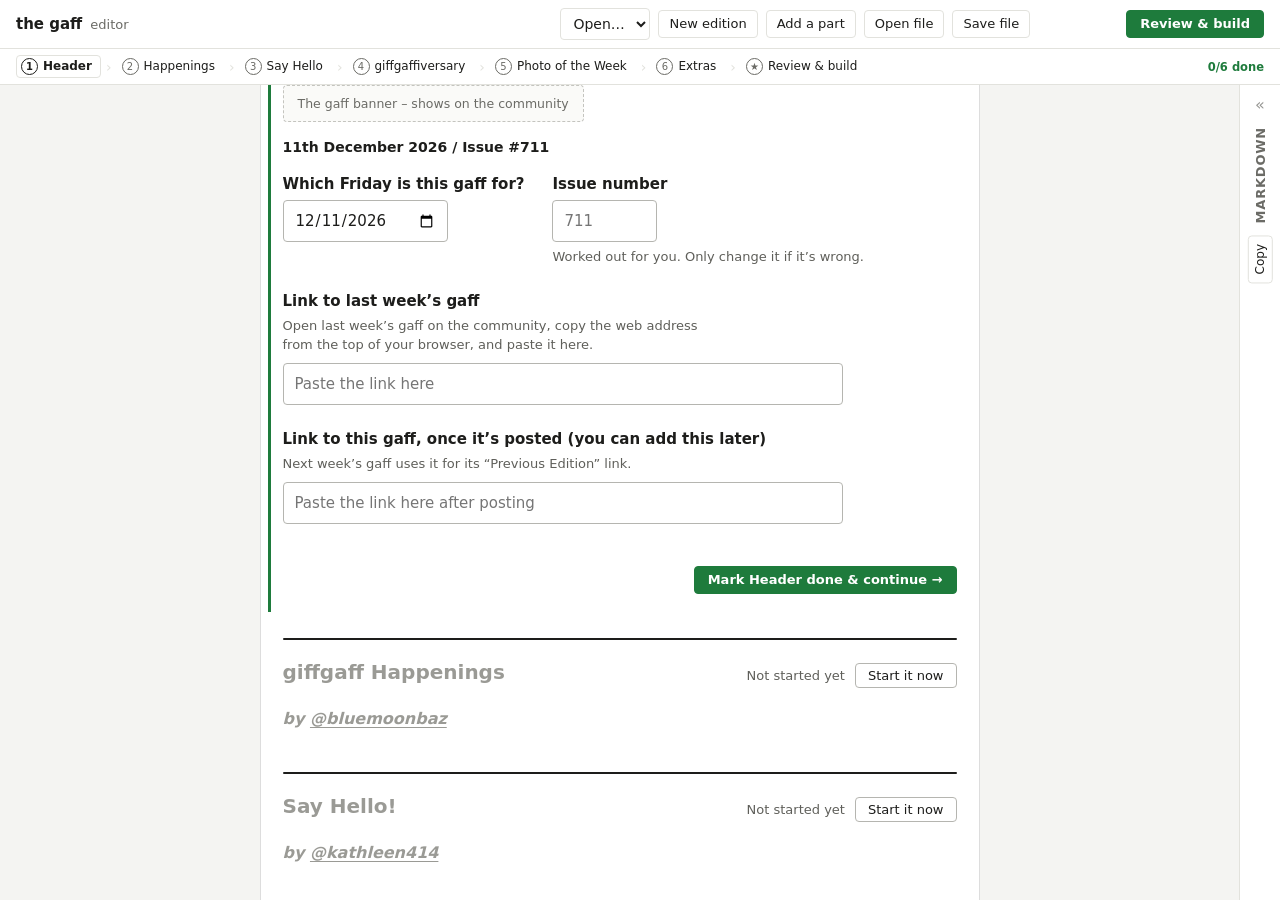
==== commit fb43c1b7: "Add files via upload" ====
--- a/site/index.html
+++ b/site/index.html
@@ -4,15 +4,11 @@
 <meta charset="utf-8">
 <meta name="viewport" content="width=device-width, initial-scale=1">
 <title>The gaff editor</title>
-<link rel="stylesheet" href="static/style.css?v=716e9281f2">
+<link rel="stylesheet" href="static/style.css?v=d1ac26e61f">
 </head>
 <body>
 <header class="topbar">
   <div class="brand"><span class="logo">the gaff</span><span class="brand-sub">editor</span></div>
-  <div class="edition-title">
-    <span id="thread-title">The gaff</span>
-    <button class="icon-btn" id="copy-title" title="Copy thread title" aria-label="Copy thread title">⧉</button>
-  </div>
   <div class="top-actions">
     <label class="open-label editor-only">
       <span class="sr-only">Open a draft or edition</span>
@@ -32,6 +28,11 @@
 
 <main class="studio" id="studio">
   <div class="canvas-scroll" id="scroll">
+    <!-- The thread's title, shown above the post like on the community -->
+    <div class="page-title">
+      <h1 id="thread-title">The gaff</h1>
+      <button class="btn small" id="copy-title" title="Copy the title, to paste as the thread title when you post">Copy title</button>
+    </div>
     <div id="review"></div>
     <article class="post editing" id="canvas" aria-label="The post – click the dashed boxes to type or paste"></article>
   </div>
@@ -51,8 +52,8 @@
 <div class="toast" id="toast" role="status" hidden></div>
 
 <script src="static/md.js?v=512c4dd237"></script>
-<script src="static/gaff.js?v=5ef4375bb8"></script>
-<script src="static/store.js?v=6207f3c7a5"></script>
-<script src="static/editor.js?v=01590c4e12"></script>
+<script src="static/gaff.js?v=ddfb5bc92a"></script>
+<script src="static/store.js?v=cc41861fce"></script>
+<script src="static/editor.js?v=c30b9f5ac8"></script>
 </body>
 </html>
--- a/site/static/style.css
+++ b/site/static/style.css
@@ -65,8 +65,7 @@
 .brand { display: flex; align-items: baseline; gap: 8px; }
 .logo { font-weight: 700; font-size: 15px; }
 .brand-sub { color: var(--muted); font-size: 13px; }
-.edition-title { display: flex; align-items: center; gap: 6px; font-weight: 600; flex: 1; min-width: 200px; }
-.top-actions { display: flex; align-items: center; gap: 8px; flex-wrap: wrap; }
+.top-actions { display: flex; align-items: center; gap: 8px; flex-wrap: wrap; margin-left: auto; }
 .save-status { color: var(--muted); font-size: 12px; min-width: 80px; text-align: right; }
 
 /* Buttons that only appear in one mode */
@@ -134,6 +133,10 @@
   .studio:not(.rail-open) .rail h2, .studio:not(.rail-open) #rail-copy { writing-mode: horizontal-tb; transform: none; }
   .rail { max-height: 45vh; }
 }
+
+/* The thread's title above the post, like on the community */
+.page-title { max-width: 720px; margin: 0 auto 14px; display: flex; align-items: center; gap: 12px; flex-wrap: wrap; }
+.page-title h1 { margin: 0; font-size: 24px; line-height: 1.25; font-weight: 700; color: var(--ink); }
 
 /* ---------- Review & build ---------- */
 #review { max-width: 720px; margin: 0 auto; }
@@ -238,15 +241,17 @@
 }
 .post .slot-hint::before { content: "\26A0\FE0E  "; }
 
-/* The thread link: a plain text link under the title */
-.post .chip-wrap { margin: 2px 0 10px; }
+/* The thread link under the title: "Link: community… [Change link]", or "[+ Add the link to the thread]" */
+.post .chip-wrap { display: flex; align-items: center; gap: 8px; margin: 4px 0 12px; font: 13px var(--font); color: #5f5f5a; min-width: 0; }
 .post .chip-wrap + .fixed, .post .chip-wrap + p { margin-top: 14px; }
+.post .link-label { flex: none; }
+.post .link-url { color: #5f5f5a; font-weight: 400; text-decoration: none; overflow: hidden; text-overflow: ellipsis; white-space: nowrap; min-width: 0; }
+.post .link-url:hover { text-decoration: underline; }
 .post .link-chip {
-  display: inline-flex; max-width: 100%; border: 0; background: none; padding: 2px 0; cursor: pointer;
-  font: 14px var(--font); color: #333; text-decoration: underline; text-underline-offset: 3px;
-}
-.post .link-chip:hover { color: #000; }
-.post .link-chip span { overflow: hidden; text-overflow: ellipsis; white-space: nowrap; }
+  flex: none; font: 13px var(--font); color: #1d1d1b; background: #fff;
+  border: 1px solid #b5b5b0; border-radius: 4px; padding: 4px 10px; cursor: pointer;
+}
+.post .link-chip:hover { border-color: #333; }
 .post .link-input { font: 14px var(--font); width: 100%; max-width: 560px; padding: 8px 10px; border: 1px solid #333; border-radius: 4px; }
 
 /* ---------- stories, members, anniversaries ---------- */
@@ -309,8 +314,6 @@
 .post .q input.short { width: 7em; }
 .post .q input.link-box { width: 100%; max-width: 560px; }
 .post .q input:focus { outline: 2px solid #333; outline-offset: 1px; border-color: #333; }
-.post .q .slot.boxed[contenteditable] { outline-color: #b5b5b0; padding: 9px 11px; min-height: 42px; max-width: 560px; font-size: 15px; }
-.post .q .slot.boxed[contenteditable]:focus { outline: 2px solid #333; }
 .post .q .slot-hint { margin: 8px 0 0; }
 
 /* ======================================================================
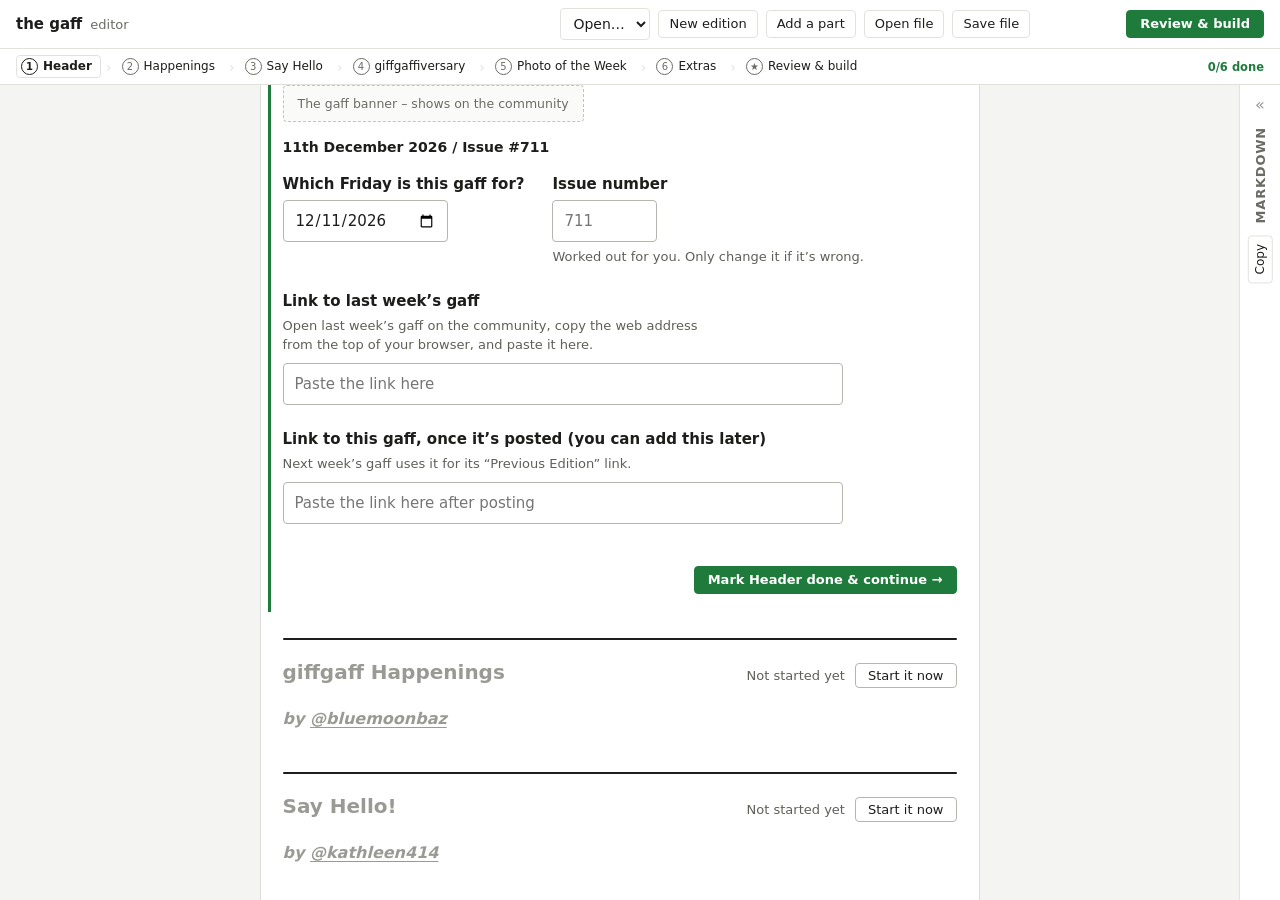
==== commit 06396718: "Add files via upload" ====
--- a/site/index.html
+++ b/site/index.html
@@ -4,7 +4,7 @@
 <meta charset="utf-8">
 <meta name="viewport" content="width=device-width, initial-scale=1">
 <title>The gaff editor</title>
-<link rel="stylesheet" href="static/style.css?v=d1ac26e61f">
+<link rel="stylesheet" href="static/style.css?v=e44777db44">
 </head>
 <body>
 <header class="topbar">
@@ -54,6 +54,6 @@
 <script src="static/md.js?v=512c4dd237"></script>
 <script src="static/gaff.js?v=ddfb5bc92a"></script>
 <script src="static/store.js?v=cc41861fce"></script>
-<script src="static/editor.js?v=c30b9f5ac8"></script>
+<script src="static/editor.js?v=3ddba0b56f"></script>
 </body>
 </html>
--- a/site/static/style.css
+++ b/site/static/style.css
@@ -244,6 +244,7 @@
 /* The thread link under the title: "Link: community… [Change link]", or "[+ Add the link to the thread]" */
 .post .chip-wrap { display: flex; align-items: center; gap: 8px; margin: 4px 0 12px; font: 13px var(--font); color: #5f5f5a; min-width: 0; }
 .post .chip-wrap + .fixed, .post .chip-wrap + p { margin-top: 14px; }
+.post .chip-wrap:empty { display: none; }
 .post .link-label { flex: none; }
 .post .link-url { color: #5f5f5a; font-weight: 400; text-decoration: none; overflow: hidden; text-overflow: ellipsis; white-space: nowrap; min-width: 0; }
 .post .link-url:hover { text-decoration: underline; }
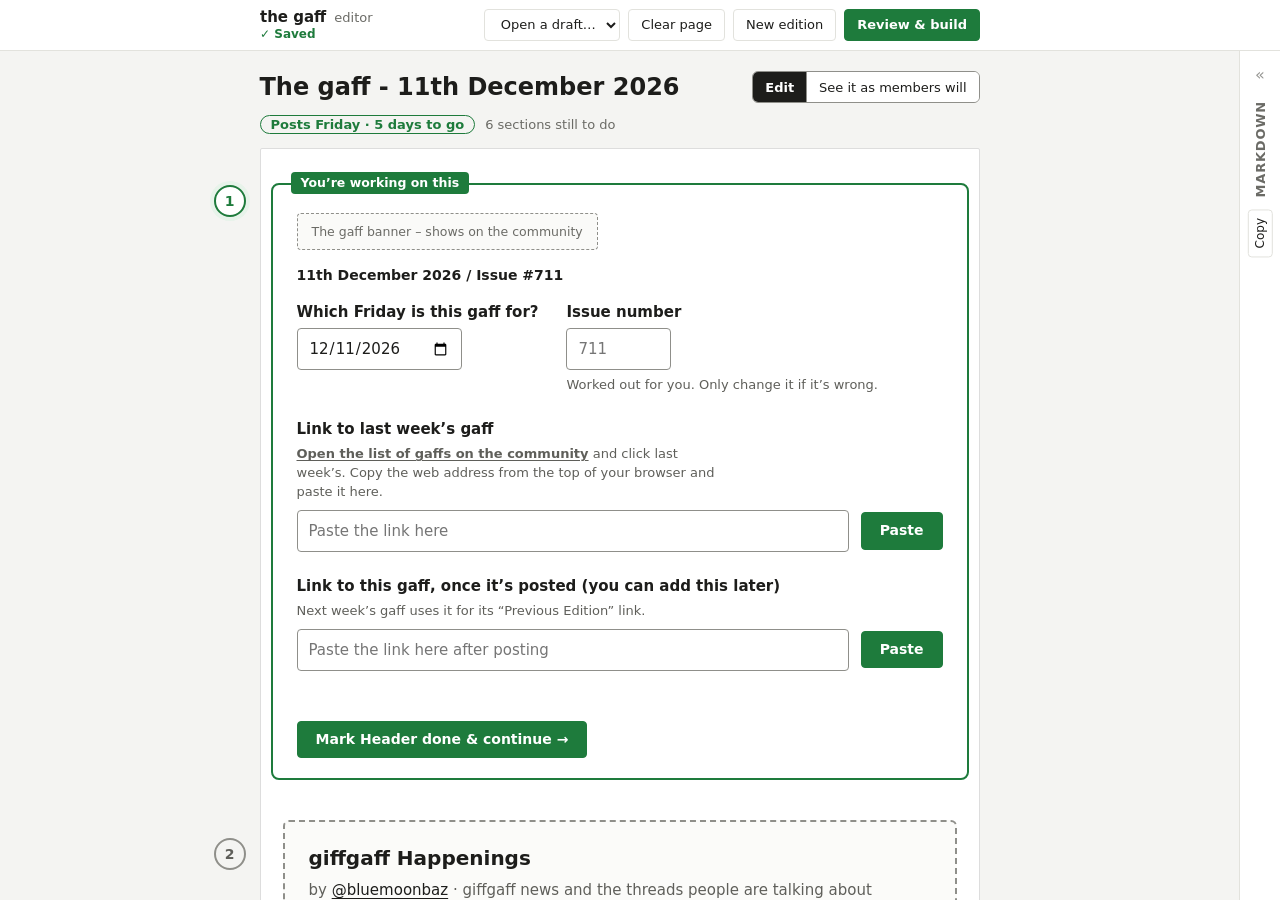
==== commit 283680da: "Add files via upload" ====
--- a/site/index.html
+++ b/site/index.html
@@ -4,37 +4,41 @@
 <meta charset="utf-8">
 <meta name="viewport" content="width=device-width, initial-scale=1">
 <title>The gaff editor</title>
-<link rel="stylesheet" href="static/style.css?v=e44777db44">
+<link rel="stylesheet" href="static/style.css?v=db66e5b47f">
 </head>
 <body>
 <header class="topbar">
-  <div class="brand"><span class="logo">the gaff</span><span class="brand-sub">editor</span></div>
-  <div class="top-actions">
-    <label class="open-label editor-only">
-      <span class="sr-only">Open a draft or edition</span>
-      <select id="open-select"><option value="">Open…</option></select>
-    </label>
-    <button class="btn editor-only" id="new-btn">New edition</button>
-    <button class="btn editor-only" id="add-part" title="Add a part someone sent you (their file or link), or ask someone for theirs">Add a part</button>
-    <button class="btn browser-only editor-only" id="open-file" title="Open a draft file you saved earlier">Open file</button>
-    <button class="btn browser-only editor-only" id="save-file" title="Download this draft as a file, to keep a copy or move it to another computer">Save file</button>
-    <span class="save-status" id="save-status" aria-live="polite"></span>
-    <button class="btn primary editor-only" id="review-btn">Review &amp; build</button>
-    <button class="btn primary contrib-only" id="send-part">Send my part</button>
+  <!-- Lined up with the post below: logo over its left edge, buttons over its right edge -->
+  <div class="topbar-inner">
+    <div class="brand-block">
+      <div class="brand"><span class="logo">the gaff</span><span class="brand-sub">editor</span></div>
+      <span class="save-status" id="save-status" aria-live="polite"></span>
+    </div>
+    <div class="top-actions">
+      <label class="open-label editor-only">
+        <span class="sr-only">Open a saved draft or edition</span>
+        <select id="open-select"><option value="">Open a draft…</option></select>
+      </label>
+      <button class="btn editor-only" id="clear-btn">Clear page</button>
+      <button class="btn editor-only" id="new-btn">New edition</button>
+      <button class="btn primary editor-only" id="review-btn">Review &amp; build</button>
+      <button class="btn primary contrib-only" id="send-part">Send my part</button>
+    </div>
   </div>
 </header>
 
-<nav class="tabs" id="tabs" role="tablist" aria-label="Steps"></nav>
+<nav class="tabs" id="tabs" aria-label="Steps"></nav>
 
 <main class="studio" id="studio">
   <div class="canvas-scroll" id="scroll">
     <!-- The thread's title, shown above the post like on the community -->
     <div class="page-title">
       <h1 id="thread-title">The gaff</h1>
-      <button class="btn small" id="copy-title" title="Copy the title, to paste as the thread title when you post">Copy title</button>
+      <div class="view-switch editor-only" id="view-switch" role="group" aria-label="How to show the post"></div>
+      <p class="due-line editor-only" id="due-line" hidden></p>
     </div>
     <div id="review"></div>
-    <article class="post editing" id="canvas" aria-label="The post – click the dashed boxes to type or paste"></article>
+    <article class="post editing" id="canvas" aria-label="The gaff: type or paste into the boxes"></article>
   </div>
   <aside class="rail" aria-label="Markdown">
     <div class="pane-head">
@@ -46,14 +50,14 @@
   </aside>
 </main>
 
-<dialog id="done-dialog">
+<dialog id="done-dialog" aria-labelledby="dialog-title">
   <form method="dialog" class="dialog-body" id="done-body"></form>
 </dialog>
 <div class="toast" id="toast" role="status" hidden></div>
 
 <script src="static/md.js?v=512c4dd237"></script>
-<script src="static/gaff.js?v=ddfb5bc92a"></script>
-<script src="static/store.js?v=cc41861fce"></script>
-<script src="static/editor.js?v=3ddba0b56f"></script>
+<script src="static/gaff.js?v=560227763f"></script>
+<script src="static/store.js?v=5078939f6a"></script>
+<script src="static/editor.js?v=bd13921dbf"></script>
 </body>
 </html>
--- a/site/static/style.css
+++ b/site/static/style.css
@@ -10,13 +10,15 @@
   --hl: #f2f2f2;
   --code-bg: #fafaf7;
   --focus: #333;
-  --box: #c4c4bf;          /* outline of boxes you type into */
+  --box: #8f8f8a;          /* edge of boxes you type into (3:1 against white) */
   --go: #1e7b3c;
   --go-dark: #17642f;
   --go-soft: #e7f3ea;
   --warn: #9a5b00;
   --warn-soft: #fff4dc;
-  --warn-line: #d89a2b;
+  --warn-line: #b8760f;
+  --ok-text: #1e7b3c;                                             /* done / saved, in the editor around the post */
+  --att-bg: #fff4dc; --att-text: #9a5b00;                         /* needs attention, around the post */
   --font: system-ui, -apple-system, "Segoe UI", sans-serif;
   font-family: var(--font);
   color-scheme: light;
@@ -26,11 +28,13 @@
   :root:not([data-theme="light"]) {
     --bg: #161615; --panel: #1f1f1d; --ink: #ecece8; --muted: #a2a29c; --line: #34342f;
     --hl: #2a2a2a; --code-bg: #191917; --focus: #bbb; color-scheme: dark;
+    --ok-text: #8fd6a4; --att-bg: #3a2c12; --att-text: #f0b860;
   }
 }
 :root[data-theme="dark"] {
   --bg: #161615; --panel: #1f1f1d; --ink: #ecece8; --muted: #a2a29c; --line: #34342f;
   --hl: #2a2a2a; --code-bg: #191917; --focus: #bbb; color-scheme: dark;
+  --ok-text: #8fd6a4; --att-bg: #3a2c12; --att-text: #f0b860;
 }
 
 * { box-sizing: border-box; }
@@ -51,55 +55,40 @@
 .btn.primary:hover:not(:disabled) { background: var(--go-dark); filter: none; }
 .btn.primary:disabled { background: #9fbfa8; border-color: #9fbfa8; opacity: 1; }
 .btn.small { padding: 2px 8px; font-size: 12px; }
-.btn.ghost { background: transparent; }
-.btn.big { padding: 6px 16px; font-size: 14px; }
+.btn.big { padding: 8px 18px; font-size: 14px; min-height: 36px; }
 .icon-btn { background: none; border: 0; color: inherit; cursor: pointer; opacity: .7; font-size: 15px; padding: 2px 4px; }
 .icon-btn:hover { opacity: 1; }
 select { border: 1px solid var(--line); border-radius: 4px; padding: 6px 8px; background: var(--panel); color: var(--ink); }
 
 /* ---------- top bar ---------- */
+/* Logo and save status on the left, Open, New edition and Review & build on the right, all one height.
+   The bar uses the same columns as the page below, so its contents line up with the post's edges. */
 .topbar {
-  display: flex; align-items: center; gap: 12px; flex-wrap: wrap;
-  padding: 8px 16px; background: var(--panel); color: var(--ink); border-bottom: 1px solid var(--line);
-}
-.brand { display: flex; align-items: baseline; gap: 8px; }
+  display: grid; grid-template-columns: 1fr 40px; padding: 8px 0;
+  background: var(--panel); color: var(--ink); border-bottom: 1px solid var(--line);
+}
+body.rail-open .topbar { grid-template-columns: 1fr minmax(300px, 34%); }
+.topbar-inner { width: 100%; max-width: 752px; margin: 0 auto; padding: 0 16px; display: flex; align-items: center; gap: 8px 16px; }
+.brand { display: flex; align-items: baseline; gap: 8px; flex: none; }
 .logo { font-weight: 700; font-size: 15px; }
 .brand-sub { color: var(--muted); font-size: 13px; }
-.top-actions { display: flex; align-items: center; gap: 8px; flex-wrap: wrap; margin-left: auto; }
-.save-status { color: var(--muted); font-size: 12px; min-width: 80px; text-align: right; }
+/* Logo with "✓ Saved" underneath, so the buttons always fit on one row */
+.brand-block { display: flex; flex-direction: column; min-width: 0; line-height: 1.25; }
+.save-status { color: var(--muted); font-size: 12px; white-space: nowrap; overflow: hidden; text-overflow: ellipsis; min-height: 1.25em; }
+.save-status.saved { color: var(--ok-text); font-weight: 600; }
+.save-status.error { color: var(--att-text); font-weight: 600; }
+.top-actions { display: flex; align-items: center; justify-content: flex-end; flex-wrap: wrap; gap: 8px; margin-left: auto; flex: none; max-width: 100%; }
+.topbar .btn, .topbar select { height: 32px; padding: 0 12px; font-size: 13px; line-height: 1; }
+.topbar select { width: 10.5em; padding-right: 6px; }
 
 /* Buttons that only appear in one mode */
-.browser-only, .contrib-only { display: none !important; }
-body[data-mode="browser"] .browser-only { display: inline-block !important; }
+.contrib-only { display: none !important; }
 body[data-part] .contrib-only { display: inline-block !important; }
 body[data-part] .editor-only { display: none !important; }
 
-/* ---------- step bar ---------- */
-.tabs {
-  flex: none; display: flex; align-items: center; gap: 4px 14px; flex-wrap: wrap;
-  padding: 6px 16px; background: var(--panel); border-bottom: 1px solid var(--line);
-}
-.steps { list-style: none; margin: 0; padding: 0; display: flex; flex-wrap: wrap; row-gap: 4px; align-items: center; flex: 1; }
-.steps li { display: flex; align-items: center; }
-.steps li + li::before { content: "›"; color: var(--line); padding: 0 5px; font-size: 14px; }
-.steps li.progress { margin-left: auto; padding-left: 14px; font-size: 11.5px; font-weight: 600; color: var(--go); white-space: nowrap; }
-.steps li.progress::before, .steps li.progress .bar { display: none; }
-.step {
-  display: inline-flex; align-items: center; gap: 5px; white-space: nowrap; cursor: pointer;
-  border: 1px solid transparent; background: transparent; border-radius: 4px;
-  padding: 2px 8px 2px 4px; font-size: 12px; line-height: 1.4;
-}
-.step:hover { text-decoration: underline; }
-.step[aria-selected="true"] { border-color: var(--line); font-weight: 700; }
-.step .num {
-  flex: none; width: 17px; height: 17px; border-radius: 50%; display: grid; place-items: center;
-  font-size: 10px; border: 1px solid var(--muted); color: var(--muted);
-}
-.step:is(.todo, .locked)[aria-selected="true"] .num { border-color: var(--ink); color: var(--ink); }
-.step.done .num, .step.ready .num { background: var(--go); border-color: var(--go); color: #fff; }
-.step.warn .num { background: var(--warn-line); border-color: var(--warn-line); color: #fff; }
-.step.skipped .num { border-style: dashed; }
-.step.skipped .step-label { color: var(--muted); text-decoration: line-through; }
+/* ---------- the strip under the top bar (only the contributor page uses it) ---------- */
+.tabs { flex: none; padding: 8px 16px 10px; background: var(--panel); border-bottom: 1px solid var(--line); }
+.tabs:empty { display: none; }
 
 /* Contributor mode (?part=…): "You're writing Say Hello for the gaff on …" */
 .part-bar { display: flex; flex-wrap: wrap; align-items: center; gap: 6px 8px; font-size: 13px; }
@@ -110,15 +99,16 @@
 /* ---------- layout: the post, and the Markdown strip beside it ---------- */
 .studio { flex: 1; min-height: 0; display: grid; grid-template-columns: 1fr 40px; gap: 1px; background: var(--line); }
 .studio.rail-open { grid-template-columns: 1fr minmax(300px, 34%); }
-.canvas-scroll { overflow: auto; background: var(--bg); padding: 20px 16px 120px; color-scheme: light; }
+.canvas-scroll { position: relative; overflow: auto; background: var(--bg); padding: 20px 16px 120px; color-scheme: light; }   /* relative: keeps hidden screen-reader text inside the scroller */
 
 .rail { background: var(--panel); display: flex; flex-direction: column; min-height: 0; }
 .pane-head { display: flex; align-items: center; gap: 10px; padding: 10px 14px; border-bottom: 1px solid var(--line); min-height: 46px; }
 .pane-head h2 { font-size: 13px; text-transform: uppercase; letter-spacing: .06em; color: var(--muted); margin: 0; flex: 1; }
-.md-toggle { color: var(--muted); font-size: 16px; line-height: 1; }
+.md-toggle { color: var(--muted); font-size: 16px; line-height: 1; min-width: 28px; min-height: 28px; }
 .md-out { overflow: auto; flex: 1; padding: 8px 0; background: var(--code-bg); }
 .md-part { padding: 4px 14px; border-left: 3px solid transparent; }
 .md-part.active { background: var(--hl); border-left-color: #999; }
+.md-waiting { margin: 10px 14px; font-size: 12.5px; line-height: 1.5; color: var(--muted); font-style: italic; }
 .md-part pre { margin: 0; white-space: pre-wrap; word-break: break-word; font: 12px/1.55 ui-monospace, SFMono-Regular, Menlo, monospace; }
 /* Collapsed: a slim strip with the expand button and Copy */
 .studio:not(.rail-open) .rail .pane-head { flex-direction: column; height: 100%; padding: 10px 0; border-bottom: 0; gap: 12px; }
@@ -128,6 +118,8 @@
 .studio:not(.rail-open) #rail-md { display: none; }
 
 @media (max-width: 720px) {
+  .topbar, body.rail-open .topbar { grid-template-columns: 1fr; }
+  .topbar-inner { flex-wrap: wrap; }
   .studio, .studio.rail-open { grid-template-columns: 1fr; grid-template-rows: 1fr auto; }
   .studio:not(.rail-open) .rail .pane-head { flex-direction: row; height: auto; padding: 8px 14px; }
   .studio:not(.rail-open) .rail h2, .studio:not(.rail-open) #rail-copy { writing-mode: horizontal-tb; transform: none; }
@@ -137,21 +129,45 @@
 /* The thread's title above the post, like on the community */
 .page-title { max-width: 720px; margin: 0 auto 14px; display: flex; align-items: center; gap: 12px; flex-wrap: wrap; }
 .page-title h1 { margin: 0; font-size: 24px; line-height: 1.25; font-weight: 700; color: var(--ink); }
+/* Edit | See it as members will */
+.view-switch { margin-left: auto; display: inline-flex; border: 1px solid var(--box); border-radius: 6px; overflow: hidden; }
+.view-opt { border: 0; background: var(--panel); color: var(--ink); padding: 5px 12px; font: 13px var(--font); cursor: pointer; min-height: 30px; }
+.view-opt + .view-opt { border-left: 1px solid var(--box); }
+.view-opt.on { background: var(--ink); color: var(--panel); font-weight: 600; }
+/* When it goes out, and what's left */
+.due-line { flex-basis: 100%; display: flex; flex-wrap: wrap; align-items: center; gap: 10px; margin: 0; font-size: 13px; color: var(--muted); }
+.due-line[hidden] { display: none; }
+.due-pill { color: var(--ok-text); border: 1px solid currentColor; border-radius: 999px; padding: 1px 10px; font-weight: 600; }
+.due-line.soon .due-pill { color: var(--att-text); }
 
 /* ---------- Review & build ---------- */
 #review { max-width: 720px; margin: 0 auto; }
 .review-card { background: var(--panel); color: var(--ink); border: 1px solid var(--line); border-radius: 4px; padding: 16px 18px; margin-bottom: 16px; }
-.review-card .btn.big { margin-top: 4px; }
 .step-title { font-size: 17px; margin: 0 0 4px; }
-.section-intro { color: var(--muted); margin: 0 0 12px; font-size: 13px; line-height: 1.45; }
 .review-list { list-style: none; padding: 0; margin: 0 0 16px; display: flex; flex-direction: column; gap: 6px; }
 .review-list li { display: flex; align-items: center; gap: 10px; border: 1px solid var(--line); border-radius: 4px; padding: 8px 10px; }
 .review-list .num { width: 24px; height: 24px; border-radius: 50%; display: grid; place-items: center; font-weight: 700; font-size: 12px; border: 1.5px solid var(--muted); color: var(--muted); flex: none; }
 .review-list .done .num { background: var(--go); border-color: var(--go); color: #fff; }
-.review-list .warn .num { background: var(--warn-line); border-color: var(--warn-line); color: #fff; }
+.review-list .warn .num { background: var(--warn); border-color: var(--warn); color: #fff; }
 .review-list .skipped .num { border-style: dashed; }
 .review-name { flex: 1; display: flex; flex-direction: column; font-weight: 600; }
 .review-name small { font-weight: 400; color: var(--muted); }
+/* Review & post: numbered steps for posting on the community */
+.post-steps { list-style: none; margin: 12px 0 0; padding: 0; display: flex; flex-direction: column; gap: 12px; }
+.pstep { display: flex; gap: 14px; align-items: flex-start; border: 1px solid var(--line); border-radius: 6px; padding: 14px 16px; }
+.pnum { flex: none; width: 28px; height: 28px; border-radius: 50%; border: 2px solid var(--go); color: var(--ok-text); font-weight: 700; display: grid; place-items: center; }
+.pstep.done .pnum { background: var(--go); color: #fff; }
+.pbody { flex: 1; min-width: 0; }
+.pbody h3 { margin: 2px 0; font-size: 15px; }
+.phelp { margin: 0 0 10px; color: var(--muted); font-size: 13px; line-height: 1.45; max-width: 62ch; }
+.pbody .phelp + .phelp { margin-top: -4px; }
+.pbody code { background: var(--code-bg); padding: 1px 5px; border-radius: 4px; font-size: 12px; }
+.pbody .link-box { width: 100%; max-width: 560px; padding: 8px 10px; border: 1px solid var(--box); border-radius: 4px; background: var(--panel); }
+.pbody .review-list { margin: 10px 0 0; }
+.missing-box { border-left: 3px solid var(--warn-line); background: var(--att-bg); border-radius: 0 6px 6px 0; padding: 10px 14px; margin: 8px 0 4px; }
+.missing-head { margin: 0; font-weight: 700; color: var(--att-text); }
+.missing-box ul { margin: 6px 0 0; padding-left: 18px; line-height: 1.7; }
+.linkish { background: none; border: 0; padding: 0; font: inherit; color: inherit; font-weight: 600; text-decoration: underline; text-underline-offset: 2px; cursor: pointer; text-align: left; }
 
 /* ======================================================================
    The post (always light, like the community)
@@ -162,7 +178,7 @@
 }
 .post p { margin: 0 0 1em; }
 .post h1, .post h2, .post h3 { font-size: 20px; font-weight: 700; margin: .9em 0 .4em; }
-.post h4 { font-size: 16px; font-weight: 700; margin: .6em 0 .8em; }
+.post h4, .post .byline { font-size: 16px; font-weight: 700; margin: .6em 0 .8em; }
 .post hr { border: 0; border-top: 2px solid #1d1d1b; margin: 1.2em 0; }
 .post a { color: #1d1d1b; font-weight: 700; text-decoration: underline; text-underline-offset: 3px; }
 .post a.mention { color: inherit; text-decoration: none; }
@@ -186,23 +202,31 @@
 }
 
 /* ---------- sections and where you are ---------- */
-.post .sec { position: relative; margin: 26px -12px 0; padding: 0 12px 2px; }
+.post .sec { position: relative; margin: 40px -12px 0; padding: 0 12px 2px; }
 .post .sec:first-child { margin-top: 0; }
-.post .sec > hr.fixed:first-child { margin: 0 0 16px; }
-.post .sec.current { box-shadow: -3px 0 0 var(--go); }
-.post .sec:is(.upcoming, .skipped) :is(h3, h4) { color: #9a9a95; }
-.post .sec:is(.upcoming, .skipped) h4 a { color: inherit; }
+.post .sec > hr.fixed:first-of-type { margin: 0 0 16px; }
+/* The section you're working on: a green outline all round, with a tag on its top edge */
+.post .sec.current { border: 2px solid var(--go); border-radius: 8px; padding: 28px 24px 20px; scroll-margin-top: 24px; }
+.post .sec.current:first-child { margin-top: 14px; }
+.post .sec.current::before {
+  content: "You’re working on this"; position: absolute; top: -13px; left: 18px;
+  background: var(--go); color: #fff; font: 600 12.5px/1.6 var(--font); padding: 1px 10px; border-radius: 4px;
+}
+.post .sec.current > hr.fixed:first-of-type { display: none; }
+.post .sec.current .sec-actions { padding-bottom: 0; }
+.post .sec.upcoming :is(h2, .byline) { color: #6e6e69; }
+.post .sec.upcoming .byline a { color: inherit; }
 
 /* The heading line with its status: "✓ Done [Edit]" */
 .post .sec-title-row { display: flex; align-items: center; justify-content: space-between; gap: 12px; flex-wrap: wrap; }
-.post .sec-title-row > h3, .post .sec-title-row > p { margin-right: auto; }
-.post .sec-title-row > h3 { margin-top: 0; }
+.post .sec-title-row > h2, .post .sec-title-row > p { margin-right: auto; }
+.post .sec-title-row > h2 { margin-top: 0; }
 .post .sec-status { display: flex; align-items: center; gap: 10px; font: 13px var(--font); color: #5f5f5a; white-space: nowrap; }
 .post .sec-status.done .sec-status-text { color: var(--go); font-weight: 600; }
 .post .extras-label { font: 600 13px var(--font); color: #5f5f5a; text-transform: uppercase; letter-spacing: .04em; margin: 14px auto 6px 0; }
 
 /* "by @name": a small box sized to the name */
-.post h4.by-line { display: flex; align-items: center; gap: 2px; margin: 4px 0 14px; }
+.post .by-line { display: flex; align-items: center; gap: 2px; margin: 4px 0 14px; }
 .post .author-box { font: italic 700 16px var(--font); color: #1d1d1b; border: 1px solid var(--box); border-radius: 4px; background: #fff; padding: 3px 7px; }
 .post .author-box:focus { outline: 2px solid #333; outline-offset: 0; border-color: #333; }
 
@@ -211,12 +235,13 @@
 /* ---------- boxes you type or paste into ---------- */
 .post .slot { border-radius: 4px; }
 .post .slot[contenteditable] { outline: 1px solid var(--box); outline-offset: 0; background: #fff; min-height: 1.6em; cursor: text; }
-.post .slot[contenteditable]:hover { outline-color: #9a9a95; }
+.post .slot[contenteditable]:hover { outline-color: #5f5f5a; }
 .post .slot[contenteditable]:focus { outline: 2px solid #333; }
 .post .slot[contenteditable]:empty::before, .post .slot[contenteditable].is-empty::before {
-  content: attr(data-placeholder); color: #8e8e89; font-weight: 400; font-style: normal; pointer-events: none;
-}
-.post .slot.has-default.is-empty::after { content: "  (standard text: type to change it)"; font: italic 11px var(--font); color: #9a9a94; }
+  content: attr(data-placeholder); color: #6e6e69; font-weight: 400; font-style: normal; pointer-events: none;
+}
+.post .slot.has-default.is-empty::before { white-space: pre-line; }   /* keep the standard text's paragraphs */
+.post .slot.has-default.is-empty::after { content: "  (standard text: type to change it)"; font: italic 12px var(--font); color: #6b6b66; }
 .post .slot p:last-child { margin-bottom: 0; }
 
 .post .text-slot { margin: 2px 0; }
@@ -239,7 +264,7 @@
   font: 12px/1.45 var(--font); color: var(--warn); background: var(--warn-soft);
   border-left: 3px solid var(--warn-line); border-radius: 0 4px 4px 0; padding: 4px 9px; margin: 8px 0 10px;
 }
-.post .slot-hint::before { content: "\26A0\FE0E  "; }
+.post .slot-hint::before { content: "\26A0\FE0E  "; content: "\26A0\FE0E  " / ""; }
 
 /* The thread link under the title: "Link: community… [Change link]", or "[+ Add the link to the thread]" */
 .post .chip-wrap { display: flex; align-items: center; gap: 8px; margin: 4px 0 12px; font: 13px var(--font); color: #5f5f5a; min-width: 0; }
@@ -255,11 +280,79 @@
 .post .link-chip:hover { border-color: #333; }
 .post .link-input { font: 14px var(--font); width: 100%; max-width: 560px; padding: 8px 10px; border: 1px solid #333; border-radius: 4px; }
 
+/* The step number beside each section, outside the post's left edge */
+.canvas-scroll { container-type: inline-size; }
+.post .sec > .sec-num {
+  position: absolute; left: -57px; top: 14px; width: 32px; height: 32px; border-radius: 50%;
+  display: grid; place-items: center; font: 700 14px var(--font); line-height: 1;
+  border: 2px solid var(--box); color: #5f5f5a; background: #f4f4f2;
+}
+.post .sec.todo > .sec-num { top: 18px; }
+.post .sec#sec-header > .sec-num { top: 0; }
+.post .sec.current > .sec-num { left: -59px; top: 20px; background: #fff; border-color: var(--go); color: var(--go); box-shadow: 0 0 0 4px var(--go-soft); }
+.post .sec > .sec-num.done { background: var(--go); border-color: var(--go); color: #fff; }
+.post .sec > .sec-num.skipped { border-style: dashed; }
+.post .sec > .sec-num.warn { background: var(--warn); border-color: var(--warn); color: #fff; }
+/* Not enough room beside the post: the number sits just above the section instead */
+@container (max-width: 860px) {
+  .post .sec > .sec-num { position: static; margin: 0 0 10px; }
+  .post .sec.current > .sec-num { margin-top: -6px; }
+}
+
+/* Skipped this week: grey stripes, a dark badge and the title crossed out */
+.post .skip-card {
+  display: flex; align-items: center; gap: 16px; flex-wrap: wrap; padding: 16px 20px; border: 1px solid #d6d6d0; border-radius: 6px;
+  background: repeating-linear-gradient(135deg, #f3f3f0 0 10px, #ebebe7 10px 20px); font-family: var(--font);
+}
+.post .skip-text { flex: 1; min-width: 220px; }
+.post .skip-badge { display: inline-block; background: #4a4a46; color: #fff; font-size: 12.5px; font-weight: 700; padding: 2px 10px; border-radius: 999px; margin-bottom: 6px; }
+.post .skipped-card h2 { margin: 0; color: #5f5f5a; }
+.post .skipped-card h2 s { text-decoration-thickness: 2px; }
+.post .skip-note { margin: 2px 0 0; color: #5f5f5a; }
+.post .sec.skipped-card > .sec-num { top: 26px; }
+
+/* The Header when everything's worked out: one line with a tick */
+.post .header-summary { display: flex; align-items: center; gap: 12px; font-family: var(--font); margin: 0 0 4px; }
+.post .header-summary p { margin: 0; flex: 1; }
+/* "Find new members' intro posts on the community ↗" */
+.post .find-link { font: 14px var(--font); margin: -6px 0 14px; }
+.post .slot-hint.dup .linkish { font-size: inherit; }
+
+/* Not started yet: a dashed "to do" card with one big green button */
+.post .todo-card { border: 2px dashed var(--box); border-radius: 6px; background: #fbfbf9; padding: 20px 24px; font-family: var(--font); }
+.post .sec.todo .todo-card h2 { margin: 0; color: #1d1d1b; }
+.post .todo-about { font-size: 15px; color: #5f5f5a; margin: 4px 0 0; }
+.post .todo-about a { color: #1d1d1b; font-weight: 400; }
+.post .todo-actions { display: flex; flex-wrap: wrap; align-items: center; gap: 12px; margin-top: 20px; }
+
 /* ---------- stories, members, anniversaries ---------- */
+/* A finished one, folded to a single line */
+.post .item.folded { display: flex; align-items: center; gap: 14px; border: 1px solid #e3e3df !important; border-radius: 6px; padding: 12px 16px; margin: 8px 0; font-family: var(--font); }
+.post .fold-tick { color: var(--go); font-weight: 700; font-size: 16px; }
+.post .fold-text { flex: 1; min-width: 0; display: flex; flex-direction: column; }
+.post .fold-title { margin: 0; font-size: 15px; white-space: nowrap; overflow: hidden; text-overflow: ellipsis; }
+.post .fold-facts { font-size: 13px; color: #5f5f5a; }
+@media (max-width: 520px) {
+  .post .item.folded { flex-wrap: wrap; }
+  .post .fold-text { flex-basis: calc(100% - 32px); }
+  .post .fold-title { white-space: normal; }
+  .post .item.folded .item-tools { margin-left: 30px; }
+}
+/* "Paste it here" under an empty box */
+.post .paste-row { display: flex; align-items: center; gap: 12px; flex-wrap: wrap; margin: 6px 0 14px; font-family: var(--font); }
+.post .paste-row[hidden] { display: none; }
+/* A green Paste button beside a box */
+.post .paste-beside { display: flex; align-items: flex-start; gap: 10px; }
+.post .paste-beside > :first-child { flex: 1; min-width: 0; }
+.post .paste-beside > .paste-btn { flex: none; margin-top: 4px; }
+.post .paste-btn[hidden] { display: none; }
+.post .by-line .paste-btn { margin-left: 10px; font-style: normal; }
+.post .chip-wrap .paste-btn { padding: 4px 12px; min-height: 30px; }
+.post .paste-help { font-size: 13px; color: #5f5f5a; }
 .post .item { position: relative; padding: 18px 0 10px; }
 .post .sec.current .item + .item, .post .sec.current .item + .add-btn { border-top: 1px solid #e3e3df; }
 .post .item-head { display: flex; align-items: center; justify-content: space-between; gap: 8px; margin: 0 0 6px; }
-.post .item-name { font: 600 13px var(--font); color: #5f5f5a; text-transform: uppercase; letter-spacing: .04em; }
+.post .item-name { font: 600 13px var(--font); color: #5f5f5a; text-transform: uppercase; letter-spacing: .04em; margin: 0; }
 .post .item-tools { display: flex; gap: 6px; }
 .post .item-btn, .post .status-btn {
   font: 13px var(--font); color: #1d1d1b; background: #fff; border: 1px solid #b5b5b0; border-radius: 4px; padding: 3px 10px; cursor: pointer;
@@ -274,15 +367,8 @@
 }
 .post .add-btn:hover { border-color: #333; color: #000; }
 
-/* Avatars: labelled buttons, so they still work if the pictures can't load */
-.post .avatar-pick { display: flex; gap: 8px; align-items: flex-start; margin: 4px 0 10px; }
-.post .avatar-opt {
-  display: flex; flex-direction: column; align-items: center; gap: 4px; padding: 4px;
-  background: #fff; border: 1px solid var(--box); border-radius: 6px; font: 12px var(--font); color: #5f5f5a; cursor: pointer;
-}
-.post .avatar-opt:hover { border-color: #333; }
-.post .avatar-opt.on { border: 2px solid #333; padding: 3px; color: #1d1d1b; font-weight: 600; }
-.post span.avatar-opt, .post span.avatar-opt.on { border: 0; padding: 0; cursor: default; }
+/* Each new member's avatar (picked at random), as it will appear in the post */
+.post .avatar-pick { margin: 4px 0 10px; }
 .post .avatar-pic { width: 46px; height: 46px; border-radius: 4px; overflow: hidden; background: #ececea; display: block; }
 .post .avatar-pic img { width: 46px; height: 46px; object-fit: cover; display: block; }
 
@@ -294,10 +380,10 @@
 }
 .post .add-section:hover { border-color: #333; color: #000; }
 .post .add-section .plus { font-size: 15px; }
-.post .add-section small { flex-basis: 100%; font: 400 12px var(--font); color: #8a8a85; padding-left: 20px; }
+.post .add-section small { flex-basis: 100%; font: 400 12px var(--font); color: #6b6b66; padding-left: 20px; }
 
 /* "Mark … done & continue" */
-.post .sec-actions { display: flex; flex-wrap: wrap; gap: 8px; align-items: center; justify-content: flex-end; padding: 12px 0 16px; font-family: var(--font); }
+.post .sec-actions { display: flex; flex-wrap: wrap; gap: 12px; align-items: center; padding: 16px 0; font-family: var(--font); }
 .post .sec-actions .problems { flex: 1 1 100%; }
 .post .sec-actions .problems .slot-hint { margin: 0; }
 
@@ -310,10 +396,16 @@
 .post .q-help.after { margin: 6px 0 0; }
 .post .q input {
   font: 15px var(--font); color: #1d1d1b; background: #fff;
-  border: 1px solid #b5b5b0; border-radius: 4px; padding: 9px 11px; min-height: 42px;
+  border: 1px solid var(--box); border-radius: 4px; padding: 9px 11px; min-height: 42px;
 }
 .post .q input.short { width: 7em; }
 .post .q input.link-box { width: 100%; max-width: 560px; }
+.link-row { display: flex; align-items: center; gap: 12px; }
+.link-row .link-box { flex: 1; min-width: 0; }
+.open-link { flex: none; font: 600 14px var(--font); color: inherit; text-decoration: underline; text-underline-offset: 3px; }
+.open-link[hidden], .link-row .btn[hidden] { display: none; }
+.link-row .btn { flex: none; }
+.post .q-help a, .phelp a { color: inherit; font-weight: 600; text-decoration: underline; text-underline-offset: 2px; }
 .post .q input:focus { outline: 2px solid #333; outline-offset: 1px; border-color: #333; }
 .post .q .slot-hint { margin: 8px 0 0; }
 
@@ -324,7 +416,9 @@
   position: fixed; left: 50%; bottom: 22px; transform: translateX(-50%); z-index: 20;
   background: #333; color: #fff; font: 13px var(--font); padding: 9px 14px; border-radius: 4px; max-width: min(560px, calc(100vw - 32px));
 }
+.toast:not([hidden]) { display: flex; align-items: center; gap: 16px; }
 .toast[hidden] { display: none; }
+.toast-btn { background: none; border: 0; color: #9fe0b0; font: 700 13px var(--font); text-decoration: underline; cursor: pointer; padding: 4px 2px; }
 
 dialog {
   border: 0; border-radius: 4px; padding: 0; width: min(720px, calc(100vw - 32px));
@@ -333,14 +427,6 @@
 dialog::backdrop { background: rgba(0, 0, 0, .45); }
 .dialog-body { padding: 20px 22px; display: flex; flex-direction: column; gap: 12px; }
 .dialog-body h3 { margin: 0; font-size: 18px; }
-.dialog-body h4 { margin: 4px 0 0; font-size: 14px; }
-.dialog-body hr { border: 0; border-top: 1px solid var(--line); margin: 6px 0; width: 100%; }
 .dialog-body ul { margin: 0; padding-left: 20px; line-height: 1.6; }
-.dialog-body textarea { width: 100%; height: 260px; font: 12px/1.5 ui-monospace, Menlo, monospace; border: 1px solid var(--line); border-radius: 4px; padding: 10px; background: var(--code-bg); }
 .dialog-actions { display: flex; gap: 8px; justify-content: flex-end; flex-wrap: wrap; }
-.files code { background: var(--code-bg); padding: 1px 5px; border-radius: 4px; }
-.err-item { cursor: pointer; }
-.err-item:hover { text-decoration: underline; }
-.paste-link { display: flex; gap: 6px; }
-.paste-link input { flex: 1; font: 13px var(--font); border: 1px solid var(--line); border-radius: 4px; padding: 5px 8px; background: var(--panel); color: var(--ink); }
 .part-error { color: var(--warn); background: var(--warn-soft); border-left: 3px solid var(--warn-line); border-radius: 0 4px 4px 0; padding: 4px 9px; font-size: 13px; }
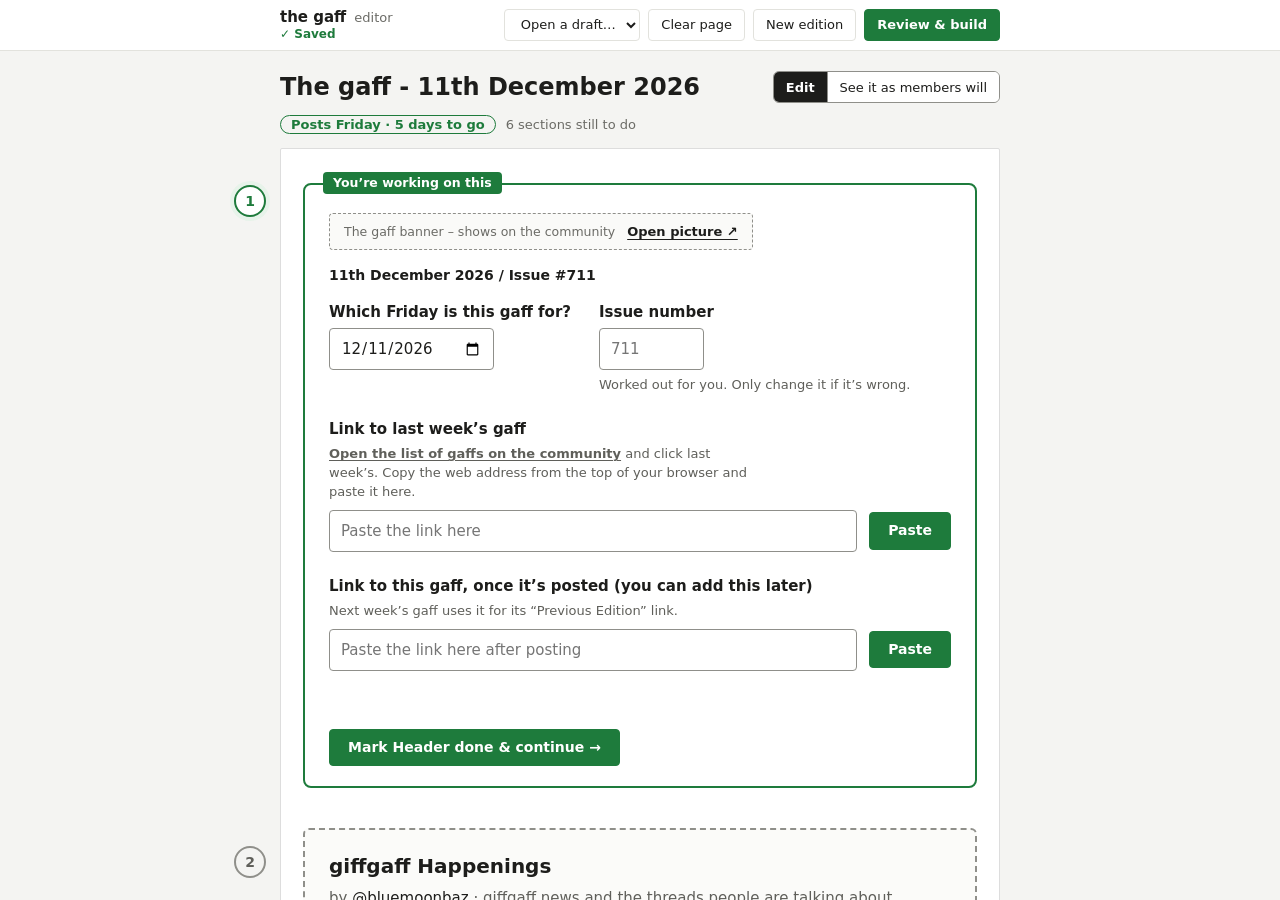
==== commit b710055d: "Add files via upload" ====
--- a/site/index.html
+++ b/site/index.html
@@ -4,7 +4,7 @@
 <meta charset="utf-8">
 <meta name="viewport" content="width=device-width, initial-scale=1">
 <title>The gaff editor</title>
-<link rel="stylesheet" href="static/style.css?v=db66e5b47f">
+<link rel="stylesheet" href="static/style.css?v=7c4ff28a4c">
 </head>
 <body>
 <header class="topbar">
@@ -29,7 +29,7 @@
 
 <nav class="tabs" id="tabs" aria-label="Steps"></nav>
 
-<main class="studio" id="studio">
+<main class="studio">
   <div class="canvas-scroll" id="scroll">
     <!-- The thread's title, shown above the post like on the community -->
     <div class="page-title">
@@ -40,14 +40,6 @@
     <div id="review"></div>
     <article class="post editing" id="canvas" aria-label="The gaff: type or paste into the boxes"></article>
   </div>
-  <aside class="rail" aria-label="Markdown">
-    <div class="pane-head">
-      <button class="icon-btn md-toggle" id="rail-toggle" aria-expanded="false" aria-controls="rail-md" title="Show the Markdown">«</button>
-      <h2 id="rail-heading">Markdown</h2>
-      <button class="btn small" id="rail-copy">Copy</button>
-    </div>
-    <div class="md-out" id="rail-md"></div>
-  </aside>
 </main>
 
 <dialog id="done-dialog" aria-labelledby="dialog-title">
@@ -56,8 +48,8 @@
 <div class="toast" id="toast" role="status" hidden></div>
 
 <script src="static/md.js?v=512c4dd237"></script>
-<script src="static/gaff.js?v=560227763f"></script>
-<script src="static/store.js?v=5078939f6a"></script>
-<script src="static/editor.js?v=bd13921dbf"></script>
+<script src="static/gaff.js?v=59878dafb9"></script>
+<script src="static/store.js?v=ed5e7037ab"></script>
+<script src="static/editor.js?v=c94ffd10f5"></script>
 </body>
 </html>
--- a/site/static/style.css
+++ b/site/static/style.css
@@ -7,7 +7,6 @@
   --ink: #1d1d1b;
   --muted: #6b6b66;
   --line: #e2e2dd;
-  --hl: #f2f2f2;
   --code-bg: #fafaf7;
   --focus: #333;
   --box: #8f8f8a;          /* edge of boxes you type into (3:1 against white) */
@@ -27,13 +26,13 @@
 @media (prefers-color-scheme: dark) {
   :root:not([data-theme="light"]) {
     --bg: #161615; --panel: #1f1f1d; --ink: #ecece8; --muted: #a2a29c; --line: #34342f;
-    --hl: #2a2a2a; --code-bg: #191917; --focus: #bbb; color-scheme: dark;
+    --code-bg: #191917; --focus: #bbb; color-scheme: dark;
     --ok-text: #8fd6a4; --att-bg: #3a2c12; --att-text: #f0b860;
   }
 }
 :root[data-theme="dark"] {
   --bg: #161615; --panel: #1f1f1d; --ink: #ecece8; --muted: #a2a29c; --line: #34342f;
-  --hl: #2a2a2a; --code-bg: #191917; --focus: #bbb; color-scheme: dark;
+  --code-bg: #191917; --focus: #bbb; color-scheme: dark;
   --ok-text: #8fd6a4; --att-bg: #3a2c12; --att-text: #f0b860;
 }
 
@@ -50,24 +49,16 @@
   padding: 4px 10px; cursor: pointer; white-space: nowrap; font-size: 13px; line-height: 1.4;
 }
 .btn:hover { filter: brightness(.96); }
-.btn:disabled { opacity: .45; cursor: not-allowed; filter: none; }
 .btn.primary { background: var(--go); border-color: var(--go); color: #fff; font-weight: 600; padding: 4px 13px; }
-.btn.primary:hover:not(:disabled) { background: var(--go-dark); filter: none; }
-.btn.primary:disabled { background: #9fbfa8; border-color: #9fbfa8; opacity: 1; }
+.btn.primary:hover { background: var(--go-dark); filter: none; }
 .btn.small { padding: 2px 8px; font-size: 12px; }
 .btn.big { padding: 8px 18px; font-size: 14px; min-height: 36px; }
-.icon-btn { background: none; border: 0; color: inherit; cursor: pointer; opacity: .7; font-size: 15px; padding: 2px 4px; }
-.icon-btn:hover { opacity: 1; }
 select { border: 1px solid var(--line); border-radius: 4px; padding: 6px 8px; background: var(--panel); color: var(--ink); }
 
 /* ---------- top bar ---------- */
-/* Logo and save status on the left, Open, New edition and Review & build on the right, all one height.
-   The bar uses the same columns as the page below, so its contents line up with the post's edges. */
-.topbar {
-  display: grid; grid-template-columns: 1fr 40px; padding: 8px 0;
-  background: var(--panel); color: var(--ink); border-bottom: 1px solid var(--line);
-}
-body.rail-open .topbar { grid-template-columns: 1fr minmax(300px, 34%); }
+/* Logo and save status on the left, Open, Clear, New edition and Review & build on the right, all one height,
+   lined up with the post's edges below. */
+.topbar { padding: 8px 0; background: var(--panel); color: var(--ink); border-bottom: 1px solid var(--line); }
 .topbar-inner { width: 100%; max-width: 752px; margin: 0 auto; padding: 0 16px; display: flex; align-items: center; gap: 8px 16px; }
 .brand { display: flex; align-items: baseline; gap: 8px; flex: none; }
 .logo { font-weight: 700; font-size: 15px; }
@@ -96,34 +87,12 @@
 .part-bar .muted { color: var(--muted); }
 .part-bar a { color: inherit; margin-left: auto; }
 
-/* ---------- layout: the post, and the Markdown strip beside it ---------- */
-.studio { flex: 1; min-height: 0; display: grid; grid-template-columns: 1fr 40px; gap: 1px; background: var(--line); }
-.studio.rail-open { grid-template-columns: 1fr minmax(300px, 34%); }
-.canvas-scroll { position: relative; overflow: auto; background: var(--bg); padding: 20px 16px 120px; color-scheme: light; }   /* relative: keeps hidden screen-reader text inside the scroller */
-
-.rail { background: var(--panel); display: flex; flex-direction: column; min-height: 0; }
-.pane-head { display: flex; align-items: center; gap: 10px; padding: 10px 14px; border-bottom: 1px solid var(--line); min-height: 46px; }
-.pane-head h2 { font-size: 13px; text-transform: uppercase; letter-spacing: .06em; color: var(--muted); margin: 0; flex: 1; }
-.md-toggle { color: var(--muted); font-size: 16px; line-height: 1; min-width: 28px; min-height: 28px; }
-.md-out { overflow: auto; flex: 1; padding: 8px 0; background: var(--code-bg); }
-.md-part { padding: 4px 14px; border-left: 3px solid transparent; }
-.md-part.active { background: var(--hl); border-left-color: #999; }
-.md-waiting { margin: 10px 14px; font-size: 12.5px; line-height: 1.5; color: var(--muted); font-style: italic; }
-.md-part pre { margin: 0; white-space: pre-wrap; word-break: break-word; font: 12px/1.55 ui-monospace, SFMono-Regular, Menlo, monospace; }
-/* Collapsed: a slim strip with the expand button and Copy */
-.studio:not(.rail-open) .rail .pane-head { flex-direction: column; height: 100%; padding: 10px 0; border-bottom: 0; gap: 12px; }
-.studio:not(.rail-open) .rail h2, .studio:not(.rail-open) #rail-copy { writing-mode: vertical-rl; transform: rotate(180deg); flex: none; }
-.studio:not(.rail-open) .rail h2 { cursor: pointer; }
-.studio:not(.rail-open) #rail-copy { padding: 8px 3px; }
-.studio:not(.rail-open) #rail-md { display: none; }
+/* ---------- layout: the post fills the page below the top bar ---------- */
+.studio { flex: 1; min-height: 0; display: flex; flex-direction: column; }
+.canvas-scroll { container-type: inline-size; flex: 1; position: relative; overflow: auto; background: var(--bg); padding: 20px 16px 120px; color-scheme: light; }   /* relative: keeps hidden screen-reader text inside the scroller */
 
 @media (max-width: 720px) {
-  .topbar, body.rail-open .topbar { grid-template-columns: 1fr; }
   .topbar-inner { flex-wrap: wrap; }
-  .studio, .studio.rail-open { grid-template-columns: 1fr; grid-template-rows: 1fr auto; }
-  .studio:not(.rail-open) .rail .pane-head { flex-direction: row; height: auto; padding: 8px 14px; }
-  .studio:not(.rail-open) .rail h2, .studio:not(.rail-open) #rail-copy { writing-mode: horizontal-tb; transform: none; }
-  .rail { max-height: 45vh; }
 }
 
 /* The thread's title above the post, like on the community */
@@ -164,6 +133,8 @@
 .pbody code { background: var(--code-bg); padding: 1px 5px; border-radius: 4px; font-size: 12px; }
 .pbody .link-box { width: 100%; max-width: 560px; padding: 8px 10px; border: 1px solid var(--box); border-radius: 4px; background: var(--panel); }
 .pbody .review-list { margin: 10px 0 0; }
+.md-copy { margin: 12px 0 0; max-height: 320px; overflow: auto; background: var(--code-bg); border: 1px solid var(--line); border-radius: 4px; padding: 10px 12px;
+  white-space: pre-wrap; word-break: break-word; font: 12px/1.55 ui-monospace, SFMono-Regular, Menlo, monospace; }
 .missing-box { border-left: 3px solid var(--warn-line); background: var(--att-bg); border-radius: 0 6px 6px 0; padding: 10px 14px; margin: 8px 0 4px; }
 .missing-head { margin: 0; font-weight: 700; color: var(--att-text); }
 .missing-box ul { margin: 6px 0 0; padding-left: 18px; line-height: 1.7; }
@@ -194,15 +165,17 @@
 
 /* Parts added for you, and a picture that couldn't load from the community */
 .post .fixed { position: relative; border-radius: 4px; }
-.post .fixed:hover { background: rgba(0, 0, 0, .035); }
 .post .missing { color: #333; background: #f3f3f3; border-radius: 3px; padding: 0 4px; font-style: italic; }
 .post .img-missing {
-  display: inline-flex; align-items: center; padding: 10px 14px; border: 1px dashed var(--box); border-radius: 4px;
+  display: inline-flex; align-items: center; flex-wrap: wrap; gap: 6px 12px; padding: 10px 14px; border: 1px dashed var(--box); border-radius: 4px;
   background: #fafaf8; color: #6b6b66; font: 12.5px var(--font);
 }
+.post .img-open { font: 600 13px var(--font); }
+.post .img-opens { display: flex; flex-wrap: wrap; gap: 4px 14px; margin: -6px 0 12px; }
+.post img.img-broken { min-width: 120px; min-height: 40px; outline: 1px dashed var(--box); }
 
 /* ---------- sections and where you are ---------- */
-.post .sec { position: relative; margin: 40px -12px 0; padding: 0 12px 2px; }
+.post .sec { position: relative; margin: 40px 0 0; }
 .post .sec:first-child { margin-top: 0; }
 .post .sec > hr.fixed:first-of-type { margin: 0 0 16px; }
 /* The section you're working on: a green outline all round, with a tag on its top edge */
@@ -213,17 +186,12 @@
   background: var(--go); color: #fff; font: 600 12.5px/1.6 var(--font); padding: 1px 10px; border-radius: 4px;
 }
 .post .sec.current > hr.fixed:first-of-type { display: none; }
-.post .sec.current .sec-actions { padding-bottom: 0; }
-.post .sec.upcoming :is(h2, .byline) { color: #6e6e69; }
-.post .sec.upcoming .byline a { color: inherit; }
 
 /* The heading line with its status: "✓ Done [Edit]" */
 .post .sec-title-row { display: flex; align-items: center; justify-content: space-between; gap: 12px; flex-wrap: wrap; }
 .post .sec-title-row > h2, .post .sec-title-row > p { margin-right: auto; }
 .post .sec-title-row > h2 { margin-top: 0; }
 .post .sec-status { display: flex; align-items: center; gap: 10px; font: 13px var(--font); color: #5f5f5a; white-space: nowrap; }
-.post .sec-status.done .sec-status-text { color: var(--go); font-weight: 600; }
-.post .extras-label { font: 600 13px var(--font); color: #5f5f5a; text-transform: uppercase; letter-spacing: .04em; margin: 14px auto 6px 0; }
 
 /* "by @name": a small box sized to the name */
 .post .by-line { display: flex; align-items: center; gap: 2px; margin: 4px 0 14px; }
@@ -240,8 +208,6 @@
 .post .slot[contenteditable]:empty::before, .post .slot[contenteditable].is-empty::before {
   content: attr(data-placeholder); color: #6e6e69; font-weight: 400; font-style: normal; pointer-events: none;
 }
-.post .slot.has-default.is-empty::before { white-space: pre-line; }   /* keep the standard text's paragraphs */
-.post .slot.has-default.is-empty::after { content: "  (standard text: type to change it)"; font: italic 12px var(--font); color: #6b6b66; }
 .post .slot p:last-child { margin-bottom: 0; }
 
 .post .text-slot { margin: 2px 0; }
@@ -266,7 +232,7 @@
 }
 .post .slot-hint::before { content: "\26A0\FE0E  "; content: "\26A0\FE0E  " / ""; }
 
-/* The thread link under the title: "Link: community… [Change link]", or "[+ Add the link to the thread]" */
+/* The thread link under the title: "Link: community… [Change link]" */
 .post .chip-wrap { display: flex; align-items: center; gap: 8px; margin: 4px 0 12px; font: 13px var(--font); color: #5f5f5a; min-width: 0; }
 .post .chip-wrap + .fixed, .post .chip-wrap + p { margin-top: 14px; }
 .post .chip-wrap:empty { display: none; }
@@ -281,15 +247,14 @@
 .post .link-input { font: 14px var(--font); width: 100%; max-width: 560px; padding: 8px 10px; border: 1px solid #333; border-radius: 4px; }
 
 /* The step number beside each section, outside the post's left edge */
-.canvas-scroll { container-type: inline-size; }
 .post .sec > .sec-num {
-  position: absolute; left: -57px; top: 14px; width: 32px; height: 32px; border-radius: 50%;
+  position: absolute; left: -69px; top: 14px; width: 32px; height: 32px; border-radius: 50%;
   display: grid; place-items: center; font: 700 14px var(--font); line-height: 1;
   border: 2px solid var(--box); color: #5f5f5a; background: #f4f4f2;
 }
 .post .sec.todo > .sec-num { top: 18px; }
 .post .sec#sec-header > .sec-num { top: 0; }
-.post .sec.current > .sec-num { left: -59px; top: 20px; background: #fff; border-color: var(--go); color: var(--go); box-shadow: 0 0 0 4px var(--go-soft); }
+.post .sec.current > .sec-num { left: -71px; top: 20px; background: #fff; border-color: var(--go); color: var(--go); box-shadow: 0 0 0 4px var(--go-soft); }
 .post .sec > .sec-num.done { background: var(--go); border-color: var(--go); color: #fff; }
 .post .sec > .sec-num.skipped { border-style: dashed; }
 .post .sec > .sec-num.warn { background: var(--warn); border-color: var(--warn); color: #fff; }
@@ -299,6 +264,24 @@
   .post .sec.current > .sec-num { margin-top: -6px; }
 }
 
+/* Finished: one light green line with Edit (amber if something now needs a look) */
+.post .done-box { display: flex; align-items: center; gap: 12px 16px; flex-wrap: wrap; border: 1px solid #b9dcc3; background: #e7f3ea; border-radius: 6px; padding: 16px 20px; font-family: var(--font); }
+.post .done-text { flex: 1; min-width: 220px; }
+.post .done-box h2 { margin: 0; }
+.post .done-tick { color: var(--go); }
+.post .done-text p { margin: 2px 0 0; color: #2a5d3a; font-size: 15px; }
+.post .done-text a { color: inherit; font-weight: 400; }
+.post .needs-look .done-box { border-color: var(--warn-line); background: #fff4dc; }
+.post .needs-look .done-tick, .post .needs-look .done-text p { color: #7a4800; }
+.post .sec.done-card > .sec-num { top: 22px; }
+
+/* Started but not ticked off yet: a plain card with "Carry on" */
+.post .prog-card { display: flex; align-items: center; gap: 12px 16px; flex-wrap: wrap; border: 1px solid #cfcfca; border-radius: 6px; padding: 16px 20px; font-family: var(--font); }
+.post .prog-card .prog-text { flex: 1; min-width: 220px; }
+.post .prog-card h2 { margin: 0; }
+.post .prog-card p { margin: 2px 0 0; color: #5f5f5a; font-size: 15px; }
+.post .sec.progress > .sec-num { top: 22px; }
+
 /* Skipped this week: grey stripes, a dark badge and the title crossed out */
 .post .skip-card {
   display: flex; align-items: center; gap: 16px; flex-wrap: wrap; padding: 16px 20px; border: 1px solid #d6d6d0; border-radius: 6px;
@@ -314,13 +297,19 @@
 /* The Header when everything's worked out: one line with a tick */
 .post .header-summary { display: flex; align-items: center; gap: 12px; font-family: var(--font); margin: 0 0 4px; }
 .post .header-summary p { margin: 0; flex: 1; }
-/* "Find new members' intro posts on the community ↗" */
-.post .find-link { font: 14px var(--font); margin: -6px 0 14px; }
+/* Standard text in the section you're on: a thin box with a label on its top edge */
+.post .std-box { position: relative; border: 1px solid #cfcfca; border-radius: 6px; background: #f3f3f1; padding: 18px 16px 12px; margin: 24px 0; }
+.post .std-label { position: absolute; top: -10px; left: 12px; background: #fff; border: 1px solid #cfcfca; border-radius: 4px; padding: 0 6px; font: 600 12px/1.6 var(--font); color: #5f5f5a; }
+.post .std-box .std-text > :last-child { margin-bottom: 0; }
+
+/* "Find their intro post: new members on the community ↗" above a new member's title box */
+.post .find-help { font: 13px/1.45 var(--font); color: #5f5f5a; margin: 0 0 4px; }
+.post .find-help a { font-weight: 600; }
 .post .slot-hint.dup .linkish { font-size: inherit; }
 
 /* Not started yet: a dashed "to do" card with one big green button */
 .post .todo-card { border: 2px dashed var(--box); border-radius: 6px; background: #fbfbf9; padding: 20px 24px; font-family: var(--font); }
-.post .sec.todo .todo-card h2 { margin: 0; color: #1d1d1b; }
+.post .todo-card h2 { margin: 0; }
 .post .todo-about { font-size: 15px; color: #5f5f5a; margin: 4px 0 0; }
 .post .todo-about a { color: #1d1d1b; font-weight: 400; }
 .post .todo-actions { display: flex; flex-wrap: wrap; align-items: center; gap: 12px; margin-top: 20px; }
@@ -347,10 +336,9 @@
 .post .paste-beside > .paste-btn { flex: none; margin-top: 4px; }
 .post .paste-btn[hidden] { display: none; }
 .post .by-line .paste-btn { margin-left: 10px; font-style: normal; }
-.post .chip-wrap .paste-btn { padding: 4px 12px; min-height: 30px; }
 .post .paste-help { font-size: 13px; color: #5f5f5a; }
 .post .item { position: relative; padding: 18px 0 10px; }
-.post .sec.current .item + .item, .post .sec.current .item + .add-btn { border-top: 1px solid #e3e3df; }
+.post .sec.current .item + .item { border-top: 1px solid #e3e3df; }
 .post .item-head { display: flex; align-items: center; justify-content: space-between; gap: 8px; margin: 0 0 6px; }
 .post .item-name { font: 600 13px var(--font); color: #5f5f5a; text-transform: uppercase; letter-spacing: .04em; margin: 0; }
 .post .item-tools { display: flex; gap: 6px; }
@@ -361,11 +349,6 @@
 .post .item-btn:hover:not(:disabled), .post .status-btn:hover { border-color: #333; }
 .post .item-btn:disabled { opacity: .4; cursor: default; }
 .post .item-btn:last-child:hover:not(:disabled) { color: #b42318; border-color: #b42318; }   /* Remove */
-.post .add-btn {
-  display: inline-block; font: 600 14px var(--font); color: #1d1d1b; background: #fff;
-  border: 1px solid #b5b5b0; border-radius: 4px; padding: 8px 14px; margin: 10px 0 24px; cursor: pointer;
-}
-.post .add-btn:hover { border-color: #333; color: #000; }
 
 /* Each new member's avatar (picked at random), as it will appear in the post */
 .post .avatar-pick { margin: 4px 0 10px; }
@@ -374,7 +357,7 @@
 
 /* "+ Add a section here" */
 .post .add-section {
-  display: flex; flex-wrap: wrap; align-items: center; gap: 4px 10px; width: 100%; text-align: left; margin: 18px 0 6px;
+  display: flex; flex-wrap: wrap; align-items: center; gap: 4px 10px; width: 100%; text-align: left; margin: 16px 0 24px;
   border: 1px dashed #bbb; background: none; border-radius: 4px; padding: 12px 14px; cursor: pointer;
   font: 600 13px var(--font); color: #444;
 }
@@ -383,7 +366,7 @@
 .post .add-section small { flex-basis: 100%; font: 400 12px var(--font); color: #6b6b66; padding-left: 20px; }
 
 /* "Mark … done & continue" */
-.post .sec-actions { display: flex; flex-wrap: wrap; gap: 12px; align-items: center; padding: 16px 0; font-family: var(--font); }
+.post .sec-actions { display: flex; flex-wrap: wrap; gap: 12px; align-items: center; padding: 24px 0 0; font-family: var(--font); }
 .post .sec-actions .problems { flex: 1 1 100%; }
 .post .sec-actions .problems .slot-hint { margin: 0; }
 
@@ -394,7 +377,7 @@
 .post .q-label { font-size: 15px; font-weight: 600; color: #1d1d1b; margin: 0 0 4px; }
 .post .q-help { font-size: 13px; line-height: 1.45; color: #5f5f5a; margin: 0 0 8px; max-width: 52ch; }
 .post .q-help.after { margin: 6px 0 0; }
-.post .q input {
+.post .q input, .post .extra input.link-box {
   font: 15px var(--font); color: #1d1d1b; background: #fff;
   border: 1px solid var(--box); border-radius: 4px; padding: 9px 11px; min-height: 42px;
 }
@@ -406,7 +389,7 @@
 .open-link[hidden], .link-row .btn[hidden] { display: none; }
 .link-row .btn { flex: none; }
 .post .q-help a, .phelp a { color: inherit; font-weight: 600; text-decoration: underline; text-underline-offset: 2px; }
-.post .q input:focus { outline: 2px solid #333; outline-offset: 1px; border-color: #333; }
+.post .q input:focus, .post .extra input.link-box:focus { outline: 2px solid #333; outline-offset: 1px; border-color: #333; }
 .post .q .slot-hint { margin: 8px 0 0; }
 
 /* ======================================================================
@@ -427,6 +410,12 @@
 dialog::backdrop { background: rgba(0, 0, 0, .45); }
 .dialog-body { padding: 20px 22px; display: flex; flex-direction: column; gap: 12px; }
 .dialog-body h3 { margin: 0; font-size: 18px; }
-.dialog-body ul { margin: 0; padding-left: 20px; line-height: 1.6; }
+/* Manage drafts */
+.manage-note { margin: 0; color: var(--muted); font-size: 13px; }
+.manage-list { list-style: none; margin: 0; padding: 0; display: flex; flex-direction: column; gap: 8px; max-height: 50vh; overflow: auto; }
+.manage-list li { display: flex; align-items: center; flex-wrap: wrap; gap: 8px 10px; border: 1px solid var(--line); border-radius: 6px; padding: 8px 12px; }
+.manage-name { flex: 1; min-width: 160px; display: flex; flex-direction: column; font-weight: 600; }
+.manage-name small { font-weight: 400; color: var(--muted); }
+.btn.danger:hover { color: #b42318; border-color: #b42318; filter: none; }
 .dialog-actions { display: flex; gap: 8px; justify-content: flex-end; flex-wrap: wrap; }
 .part-error { color: var(--warn); background: var(--warn-soft); border-left: 3px solid var(--warn-line); border-radius: 0 4px 4px 0; padding: 4px 9px; font-size: 13px; }
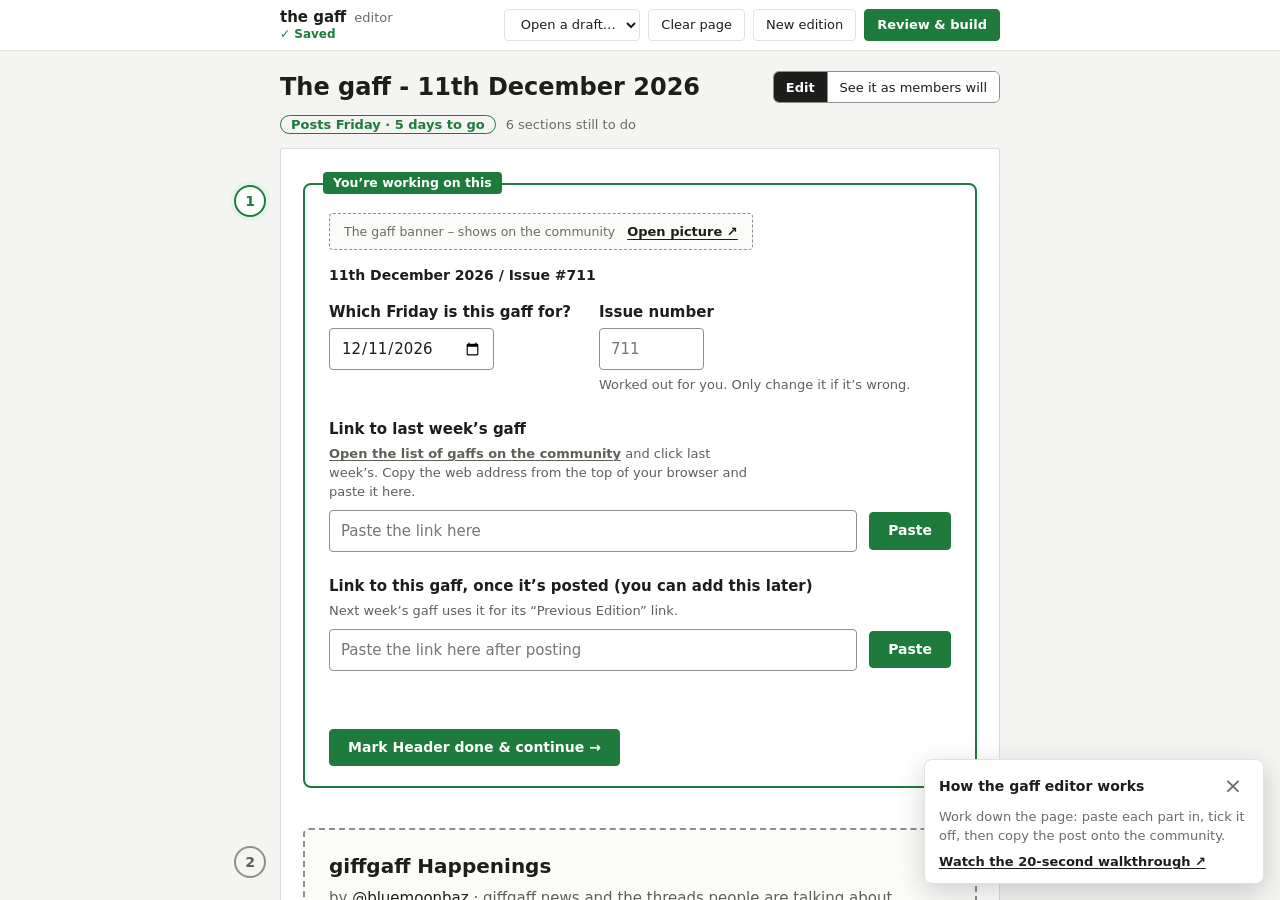
==== commit 678d2d78: "Add files via upload" ====
--- a/site/index.html
+++ b/site/index.html
@@ -4,7 +4,7 @@
 <meta charset="utf-8">
 <meta name="viewport" content="width=device-width, initial-scale=1">
 <title>The gaff editor</title>
-<link rel="stylesheet" href="static/style.css?v=7c4ff28a4c">
+<link rel="stylesheet" href="static/style.css?v=dee7a69276">
 </head>
 <body>
 <header class="topbar">
@@ -46,10 +46,17 @@
   <form method="dialog" class="dialog-body" id="done-body"></form>
 </dialog>
 <div class="toast" id="toast" role="status" hidden></div>
+<!-- Shown when the editor opens until dismissed: the walkthrough video if static/walkthrough.mp4 is there, otherwise a link to it -->
+<aside class="intro" id="intro" aria-labelledby="intro-title" hidden>
+  <div class="intro-head"><h2 id="intro-title">How the gaff editor works</h2><button class="intro-x" id="intro-close" type="button" aria-label="Dismiss the walkthrough">×</button></div>
+  <video id="intro-video" muted loop playsinline controls preload="metadata" hidden></video>
+  <p class="intro-text">Work down the page: paste each part in, tick it off, then copy the post onto the community.</p>
+  <a class="intro-link" id="intro-link" href="https://claude.ai/artifact/JBkZDCDR58CsAb2eJTT69m" target="_blank" rel="noopener">Watch the 20-second walkthrough ↗<span class="sr-only"> (opens in a new tab)</span></a>
+</aside>
 
 <script src="static/md.js?v=512c4dd237"></script>
 <script src="static/gaff.js?v=59878dafb9"></script>
 <script src="static/store.js?v=ed5e7037ab"></script>
-<script src="static/editor.js?v=c94ffd10f5"></script>
+<script src="static/editor.js?v=4d7d2c563e"></script>
 </body>
 </html>
--- a/site/static/style.css
+++ b/site/static/style.css
@@ -399,6 +399,17 @@
   position: fixed; left: 50%; bottom: 22px; transform: translateX(-50%); z-index: 20;
   background: #333; color: #fff; font: 13px var(--font); padding: 9px 14px; border-radius: 4px; max-width: min(560px, calc(100vw - 32px));
 }
+/* The walkthrough box, bottom right when the editor opens */
+.intro { position:fixed; right:max(16px, env(safe-area-inset-right, 0px)); bottom:16px; z-index:25; width:min(340px, calc(100vw - 32px)); background:var(--panel); color:var(--ink); border:1px solid var(--line); border-radius:8px; box-shadow:0 8px 28px rgba(0,0,0,.18); padding:10px 14px 14px; font-size:13px; }
+.intro[hidden] { display:none; }
+.intro-head { display:flex; align-items:center; gap:8px; margin-bottom:6px; }
+.intro-head h2 { margin:0; font-size:14px; flex:1; }
+.intro-x { background:none; border:0; color:var(--muted); font-size:22px; line-height:1; width:32px; height:32px; border-radius:4px; cursor:pointer; flex:none; }
+.intro-x:hover { background:var(--bg); color:var(--ink); }
+.intro video { display:block; width:100%; border-radius:4px; margin-bottom:8px; background:#000; }
+.intro video[hidden] { display:none; }
+.intro-text { margin:0 0 8px; color:var(--muted); line-height:1.45; }
+.intro-link { font-weight:600; color:var(--ink); text-underline-offset:2px; }
 .toast:not([hidden]) { display: flex; align-items: center; gap: 16px; }
 .toast[hidden] { display: none; }
 .toast-btn { background: none; border: 0; color: #9fe0b0; font: 700 13px var(--font); text-decoration: underline; cursor: pointer; padding: 4px 2px; }
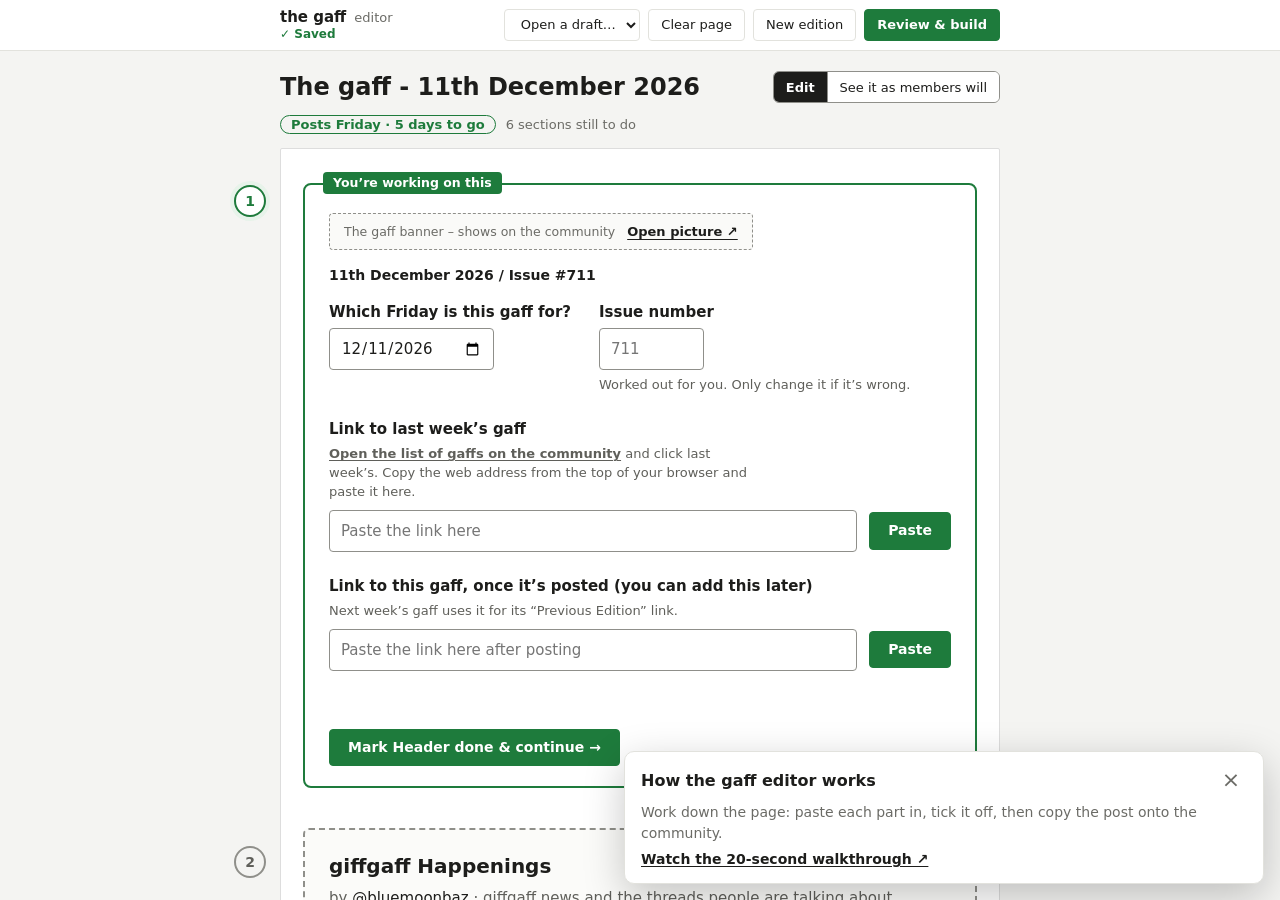
==== commit 39b49102: "Add files via upload" ====
--- a/site/index.html
+++ b/site/index.html
@@ -4,7 +4,7 @@
 <meta charset="utf-8">
 <meta name="viewport" content="width=device-width, initial-scale=1">
 <title>The gaff editor</title>
-<link rel="stylesheet" href="static/style.css?v=dee7a69276">
+<link rel="stylesheet" href="static/style.css?v=1a2b0a7872">
 </head>
 <body>
 <header class="topbar">
--- a/site/static/style.css
+++ b/site/static/style.css
@@ -400,13 +400,13 @@
   background: #333; color: #fff; font: 13px var(--font); padding: 9px 14px; border-radius: 4px; max-width: min(560px, calc(100vw - 32px));
 }
 /* The walkthrough box, bottom right when the editor opens */
-.intro { position:fixed; right:max(16px, env(safe-area-inset-right, 0px)); bottom:16px; z-index:25; width:min(340px, calc(100vw - 32px)); background:var(--panel); color:var(--ink); border:1px solid var(--line); border-radius:8px; box-shadow:0 8px 28px rgba(0,0,0,.18); padding:10px 14px 14px; font-size:13px; }
+.intro { position:fixed; right:max(16px, env(safe-area-inset-right, 0px)); bottom:16px; z-index:25; width:min(640px, calc(100vw - 32px)); background:var(--panel); color:var(--ink); border:1px solid var(--line); border-radius:10px; box-shadow:0 12px 40px rgba(0,0,0,.22); padding:12px 16px 16px; font-size:14px; max-height:calc(100vh - 32px); overflow:auto; }
 .intro[hidden] { display:none; }
 .intro-head { display:flex; align-items:center; gap:8px; margin-bottom:6px; }
-.intro-head h2 { margin:0; font-size:14px; flex:1; }
+.intro-head h2 { margin:0; font-size:16px; flex:1; }
 .intro-x { background:none; border:0; color:var(--muted); font-size:22px; line-height:1; width:32px; height:32px; border-radius:4px; cursor:pointer; flex:none; }
 .intro-x:hover { background:var(--bg); color:var(--ink); }
-.intro video { display:block; width:100%; border-radius:4px; margin-bottom:8px; background:#000; }
+.intro video { display:block; width:100%; aspect-ratio:16 / 9; border-radius:6px; margin-bottom:10px; background:#000; }
 .intro video[hidden] { display:none; }
 .intro-text { margin:0 0 8px; color:var(--muted); line-height:1.45; }
 .intro-link { font-weight:600; color:var(--ink); text-underline-offset:2px; }
